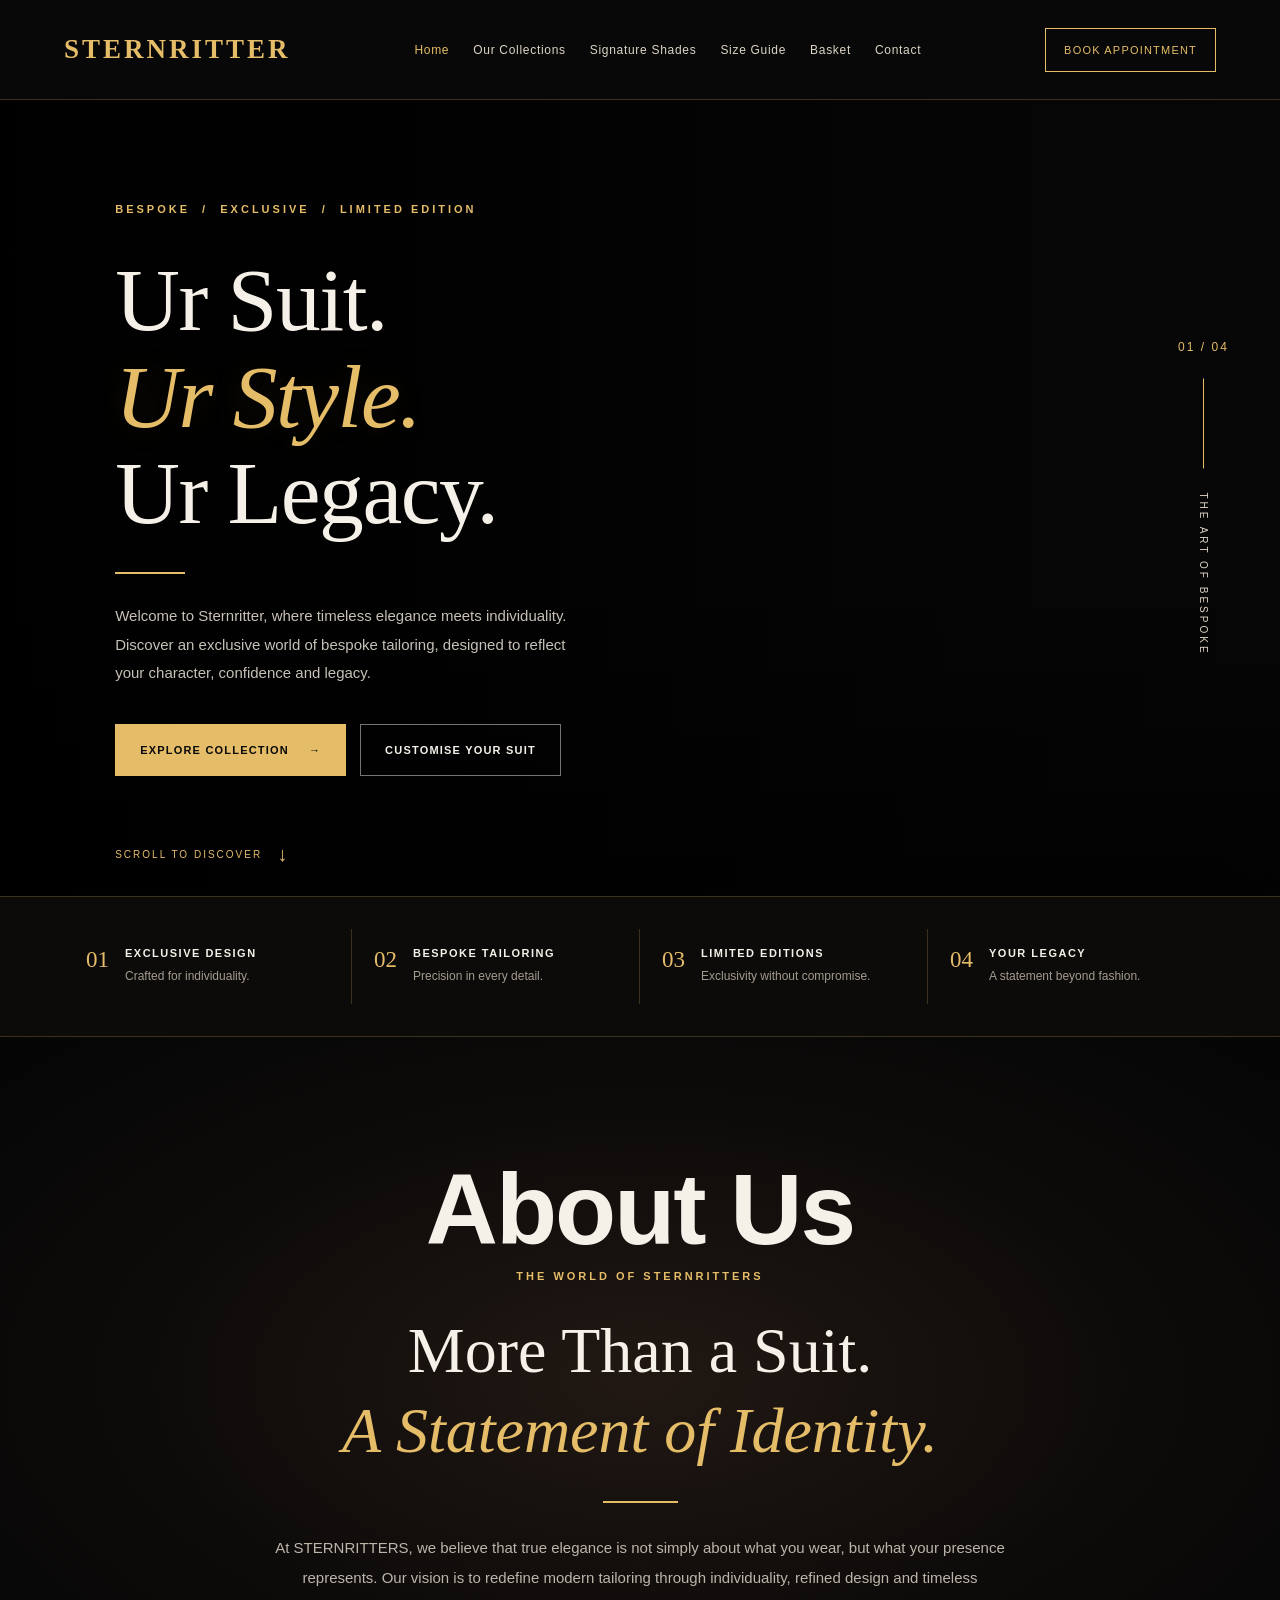
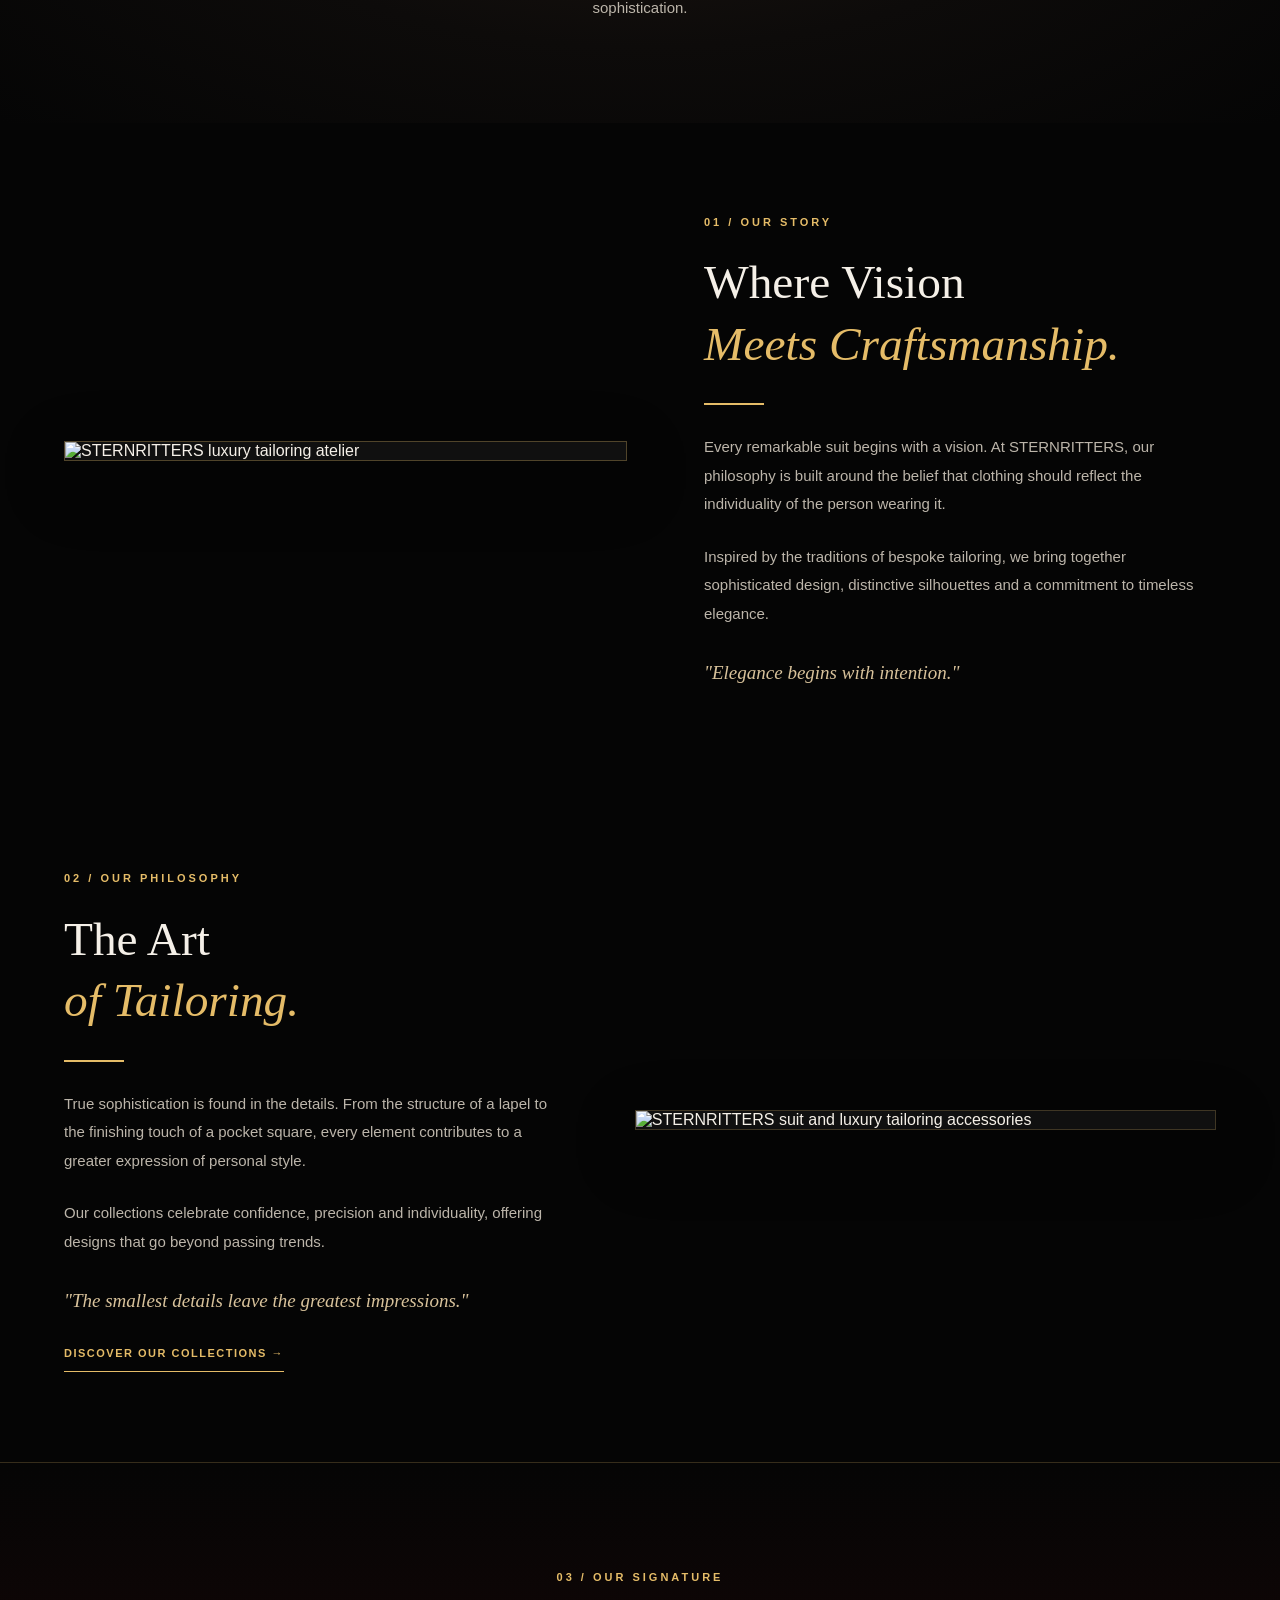
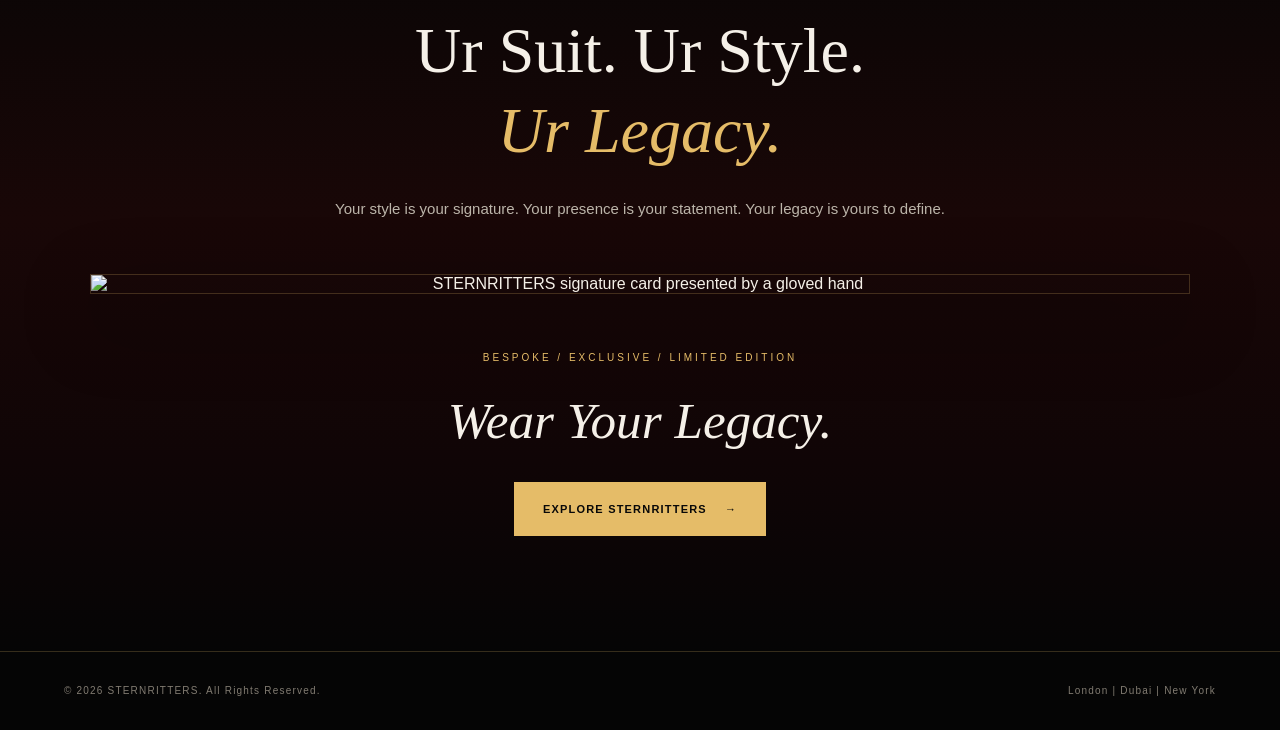
==== index.html @ afb92435 "Copy Sternritter website source for independent review" ====
<!DOCTYPE html>
<html lang="en">
<head>
  <meta charset="UTF-8">
  <meta name="viewport" content="width=device-width, initial-scale=1.0">
  <title>STERNRITTER | Home</title>
  <link rel="stylesheet" href="style1.css">
</head>

<body class="home-page">

  <!-- HEADER -->
  <header class="site-header">

    <a href="index.html" class="logo">STERNRITTER</a>

    <nav class="main-nav" aria-label="Main navigation">
      <a href="index.html" class="active">Home</a>
      <a href="Suits_Collection.html">Our Collections</a>
      <a href="Colours.html">Signature Shades</a>
      <a href="Size_Ur_Suit.html">Size Guide</a>
      <a href="Basket.html">Basket</a>
      <a href="contact.html">Contact</a>
    </nav>

    <div class="header-actions">
      <a href="Contact.html" class="appointment-btn">
        BOOK APPOINTMENT
      </a>

    
    </div>

  </header>

  <main>

    <!-- ORIGINAL HERO -->
    <section class="hero">

      <div class="hero-content">

        <p class="hero-subtext">
          BESPOKE &nbsp;/&nbsp; EXCLUSIVE &nbsp;/&nbsp; LIMITED EDITION
        </p>

        <h1>
          Ur Suit.<br>
          <span>Ur Style.</span><br>
          Ur Legacy.
        </h1>

        <div class="gold-line"></div>

        <p class="hero-description">
          Welcome to Sternritter, where timeless elegance
          meets individuality. Discover an exclusive world
          of bespoke tailoring, designed to reflect your
          character, confidence and legacy.
        </p>

        <div class="hero-buttons">

          <a href="Suits_Collection.html" class="btn-primary">
            EXPLORE COLLECTION
            <span>&#8594;</span>
          </a>

          <a href="Colours.html" class="btn-secondary">
            CUSTOMISE YOUR SUIT
          </a>

        </div>

      </div>

      <div class="hero-side">
        <span>01 / 04</span>
        <div class="vertical-line"></div>
        <p>THE ART OF BESPOKE</p>
      </div>

      <div class="hero-bottom">
        <span>SCROLL TO DISCOVER</span>
        <span>&#8595;</span>
      </div>

    </section>


    <!-- ORIGINAL FEATURES -->
    <section class="features">

      <div class="feature">
        <h3>01</h3>
        <div>
          <h2>EXCLUSIVE DESIGN</h2>
          <p>Crafted for individuality.</p>
        </div>
      </div>

      <div class="feature">
        <h3>02</h3>
        <div>
          <h2>BESPOKE TAILORING</h2>
          <p>Precision in every detail.</p>
        </div>
      </div>

      <div class="feature">
        <h3>03</h3>
        <div>
          <h2>LIMITED EDITIONS</h2>
          <p>Exclusivity without compromise.</p>
        </div>
      </div>

      <div class="feature">
        <h3>04</h3>
        <div>
          <h2>YOUR LEGACY</h2>
          <p>A statement beyond fashion.</p>
        </div>
      </div>

    </section>


    <!-- ABOUT US INTRODUCTION -->
    <section class="about-intro" id="about">

      <p class="about-eyebrow1">About Us</p>
      <p class="about-eyebrow">THE WORLD OF STERNRITTERS</p>

      <h2>
        More Than a Suit.<br>
        <span>A Statement of Identity.</span>
      </h2>

      <div class="about-gold-line"></div>

      <p>
        At STERNRITTERS, we believe that true elegance
        is not simply about what you wear, but what
        your presence represents.

        Our vision is to redefine modern tailoring
        through individuality, refined design and
        timeless sophistication.
      </p>

    </section>


    <!-- SECTION 1: WORKSHOP -->
    <section class="about-section">

      <div class="about-image about-image-wide">
        <img
          src="images/Workshop.png"
          alt="STERNRITTERS luxury tailoring atelier"
          loading="lazy">
      </div>

      <div class="about-content">

        <p class="about-eyebrow">01 / OUR STORY</p>

        <h2>
          Where Vision<br>
          <span>Meets Craftsmanship.</span>
        </h2>

        <div class="about-small-line"></div>

        <p>
          Every remarkable suit begins with a vision.
          At STERNRITTERS, our philosophy is built
          around the belief that clothing should
          reflect the individuality of the person
          wearing it.
        </p>

        <p>
          Inspired by the traditions of bespoke
          tailoring, we bring together sophisticated
          design, distinctive silhouettes and a
          commitment to timeless elegance.
        </p>

        <p class="about-quote">
          "Elegance begins with intention."
        </p>

      </div>

    </section>


    <!-- SECTION 2: ART OF TAILORING -->
    <section class="about-section about-reverse">

      <div class="about-image about-image-portrait">
        <img
          src="images/The Art of Tailoring.png"
          alt="STERNRITTERS suit and luxury tailoring accessories"
          loading="lazy">
      </div>

      <div class="about-content">

        <p class="about-eyebrow">02 / OUR PHILOSOPHY</p>

        <h2>
          The Art<br>
          <span>of Tailoring.</span>
        </h2>

        <div class="about-small-line"></div>

        <p>
          True sophistication is found in the
          details. From the structure of a lapel
          to the finishing touch of a pocket square,
          every element contributes to a greater
          expression of personal style.
        </p>

        <p>
          Our collections celebrate confidence,
          precision and individuality, offering
          designs that go beyond passing trends.
        </p>

        <p class="about-quote">
          "The smallest details leave the
          greatest impressions."
        </p>

        <a href="Suits_Collection.html" class="about-link">
          DISCOVER OUR COLLECTIONS &#8594;
        </a>

      </div>

    </section>


    <!-- SECTION 3: CARD PRESENTATION -->
    <section class="signature-section">

      <div class="signature-heading">

        <p class="about-eyebrow">03 / OUR SIGNATURE</p>

        <h2>
          Ur Suit. Ur Style.<br>
          <span>Ur Legacy.</span>
        </h2>

        <p>
          Your style is your signature.
          Your presence is your statement.
          Your legacy is yours to define.
        </p>

      </div>

      <div class="signature-image">
        <img
          src="images/Card Presentation.png"
          alt="STERNRITTERS signature card presented by a gloved hand"
          loading="lazy">
      </div>

      <div class="signature-ending">

        <p class="signature-small">
          BESPOKE / EXCLUSIVE / LIMITED EDITION
        </p>

        <h3>Wear Your Legacy.</h3>

        <a href="Suits_Collection.html" class="signature-button">
          EXPLORE STERNRITTERS
          <span>&#8594;</span>
        </a>

      </div>

    </section>

  </main>


  <!-- Footer -->
  <footer class="site-footer">
    <p>© 2026 STERNRITTERS. All Rights Reserved.</p>
    <p>London | Dubai | New York</p>
  </footer>

</body>
</html>

</body>
</html>
---- style1.css ----
/* ==========================================
   STERNRITTERS
   HOMEPAGE - RESPONSIVE LUXURY DESIGN
   STYLE1.CSS
========================================== */

:root {
  --black: #050505;
  --dark: #080808;
  --panel: #11100f;
  --gold: #e5bc68;
  --gold-light: #f4d998;
  --ivory: #f5f0e8;
  --muted: #bcb5aa;
  --border: rgba(229, 188, 104, 0.22);
}

* {
  margin: 0;
  padding: 0;
  box-sizing: border-box;
}

html {
  scroll-behavior: smooth;
}

body {
  min-height: 100vh;
  display: flex;
  flex-direction: column;
  background: var(--black);
  color: var(--ivory);
  font-family: Arial, Helvetica, sans-serif;
  overflow-x: hidden;
}

main {
  width: 100%;
  flex: 1;
  min-width: 0;
}

img {
  display: block;
  max-width: 100%;
}

a {
  color: inherit;
  text-decoration: none;
  transition: color 0.3s ease,
              background-color 0.3s ease,
              border-color 0.3s ease,
              transform 0.3s ease;
}

a:focus-visible {
  outline: 2px solid var(--gold);
  outline-offset: 4px;
}


/* ==========================================
   HEADER
========================================== */

.site-header {
  position: relative;
  z-index: 10;

  width: 100%;
  min-height: 100px;
  padding: 24px 5%;

  display: flex;
  align-items: center;
  justify-content: space-between;
  gap: 24px;

  background: var(--dark);
  border-bottom: 1px solid var(--border);
}

.logo {
  flex-shrink: 0;
  color: var(--gold);
  font-family: Georgia, "Times New Roman", serif;
  font-size: 27px;
  font-weight: bold;
  letter-spacing: 3px;
  line-height: 1.2;
  white-space: nowrap;
}

.logo:hover {
  text-shadow: 0 0 18px rgba(229, 188, 104, 0.4);
}

.main-nav {
  min-width: 0;
  display: flex;
  flex-wrap: wrap;
  align-items: center;
  justify-content: center;
  gap: 14px 24px;
}

.main-nav a {
  color: #ddd4c5;
  font-size: 12px;
  letter-spacing: 0.7px;
  white-space: nowrap;
}

.main-nav a:hover,
.main-nav a.active,
.main-nav a[aria-current="page"] {
  color: var(--gold);
}

.header-actions {
  flex-shrink: 0;
  display: flex;
  align-items: center;
  justify-content: flex-end;
}

.appointment-btn {
  display: inline-flex;
  align-items: center;
  justify-content: center;

  min-height: 44px;
  padding: 12px 18px;

  border: 1px solid var(--gold);
  background: transparent;
  color: var(--gold);

  font-size: 11px;
  letter-spacing: 1.2px;
  text-align: center;
  white-space: nowrap;
}

.appointment-btn:hover {
  background: var(--gold);
  color: var(--dark);
  box-shadow: 0 0 20px rgba(229, 188, 104, 0.2);
}


/* ==========================================
   HERO
========================================== */

.hero {
  position: relative;
  isolation: isolate;

  display: flex;
  align-items: center;

  min-height: 720px;
  min-height: 85svh;

  overflow: hidden;

  background-color: #080808;

  background-image:
    linear-gradient(
      90deg,
      rgba(0, 0, 0, 0.97) 0%,
      rgba(0, 0, 0, 0.85) 30%,
      rgba(0, 0, 0, 0.38) 70%,
      rgba(0, 0, 0, 0.18) 100%
    ),
    linear-gradient(
      0deg,
      rgba(0, 0, 0, 0.65),
      transparent 40%
    ),
    url("images/FF.png");

  background-size: cover;
  background-position: center;
  background-repeat: no-repeat;
  background-attachment: scroll;
}

.hero-content {
  position: relative;
  z-index: 2;

  width: 100%;
  max-width: 800px;

  padding: 100px 0 120px 9%;
}

.hero-subtext {
  margin-bottom: 32px;

  color: var(--gold);
  font-size: 11px;
  font-weight: bold;
  letter-spacing: 3px;
  line-height: 1.8;
}

.hero h1 {
  margin-bottom: 30px;

  color: var(--ivory);
  font-family: Georgia, "Times New Roman", serif;
  font-size: clamp(58px, 7vw, 110px);
  font-weight: normal;
  line-height: 1.08;
  letter-spacing: -1.5px;
}

.hero h1 span {
  color: var(--gold);
  font-style: italic;
  text-shadow: 0 0 35px rgba(229, 188, 104, 0.12);
}

.gold-line {
  width: 70px;
  height: 2px;
  margin-bottom: 28px;
  background: var(--gold);
}

.hero-description {
  max-width: 480px;
  margin-bottom: 36px;

  color: #c7c1b7;
  font-size: 15px;
  line-height: 1.9;
}

.hero-buttons {
  display: flex;
  flex-wrap: wrap;
  align-items: center;
  gap: 14px;
}

.btn-primary,
.btn-secondary {
  display: inline-flex;
  align-items: center;
  justify-content: center;
  gap: 20px;

  min-height: 52px;
  padding: 16px 24px;

  font-size: 11px;
  font-weight: bold;
  letter-spacing: 1.2px;
  text-align: center;
}

.btn-primary {
  background: var(--gold);
  border: 1px solid var(--gold);
  color: var(--dark);
}

.btn-primary:hover {
  background: var(--gold-light);
  transform: translateY(-2px);
}

.btn-secondary {
  color: var(--ivory);
  border: 1px solid rgba(255, 255, 255, 0.45);
}

.btn-secondary:hover {
  color: var(--gold);
  border-color: var(--gold);
  background: rgba(229, 188, 104, 0.08);
}


/* HERO SIDE DETAILS */

.hero-side {
  position: absolute;
  z-index: 2;
  top: 50%;
  right: 4%;

  transform: translateY(-50%);

  display: flex;
  flex-direction: column;
  align-items: center;
  gap: 24px;
}

.hero-side span {
  color: var(--gold);
  font-size: 12px;
  letter-spacing: 2px;
}

.vertical-line {
  width: 1px;
  height: 90px;
  background: var(--gold);
}

.hero-side p {
  color: #ddd4c5;
  font-size: 10px;
  letter-spacing: 3px;
  writing-mode: vertical-rl;
}

.hero-bottom {
  position: absolute;
  z-index: 2;
  bottom: 30px;
  left: 9%;

  display: flex;
  align-items: center;
  gap: 15px;

  color: var(--gold);
  font-size: 10px;
  letter-spacing: 2px;
}

.hero-bottom span:last-child {
  font-size: 20px;
}


/* ==========================================
   FOUR FEATURES
========================================== */

.features {
  display: grid;
  grid-template-columns: repeat(4, minmax(0, 1fr));

  padding: 32px 5%;

  background: #0c0b09;
  border-top: 1px solid var(--border);
  border-bottom: 1px solid var(--border);
}

.feature {
  display: flex;
  align-items: flex-start;
  gap: 16px;

  padding: 18px 22px;
  border-right: 1px solid var(--border);
}

.feature:last-child {
  border-right: none;
}

.feature h3 {
  color: var(--gold);
  font-family: Georgia, serif;
  font-size: 23px;
  font-weight: normal;
}

.feature h2 {
  margin-bottom: 8px;

  color: var(--ivory);
  font-size: 11px;
  letter-spacing: 1.5px;
}

.feature p {
  color: #a49b90;
  font-size: 12px;
  line-height: 1.6;
}


/* ==========================================
   ABOUT US - SHARED DETAILS
========================================== */

.home-page .about-eyebrow {
  color: var(--gold);
  font-size: 11px;
  font-weight: bold;
  letter-spacing: 3px;
  line-height: 1.8;
  text-transform: uppercase;
}

.home-page .about-eyebrow1 {
  color: var(--ivory);
  font-size: clamp(46px, 8vw, 100px);
  font-weight: bold;
  line-height: 1.15;
  letter-spacing: -2px;
}

.home-page .about-gold-line {
  width: 75px;
  height: 2px;
  margin: 30px auto;
  background: var(--gold);
}

.home-page .about-small-line {
  width: 60px;
  height: 2px;
  margin: 28px 0;
  background: var(--gold);
}


/* ==========================================
   ABOUT US INTRODUCTION
========================================== */

.home-page .about-intro {
  padding: 115px 7% 100px;
  text-align: center;

  background: radial-gradient(
    ellipse at center,
    #211813 0%,
    #0d0b0a 55%,
    #050505 100%
  );
}

.home-page .about-intro h2 {
  margin-top: 24px;

  color: var(--ivory);
  font-family: Georgia, serif;
  font-size: clamp(34px, 5vw, 66px);
  font-weight: normal;
  line-height: 1.25;
}

.home-page .about-intro h2 span {
  color: var(--gold);
  font-style: italic;
}

.home-page .about-intro > p:last-child {
  max-width: 750px;
  margin: 0 auto;

  color: var(--muted);
  font-size: 15px;
  line-height: 2;
}


/* ==========================================
   ABOUT US - IMAGE AND TEXT
========================================== */

.home-page .about-section {
  width: 90%;
  max-width: 1450px;
  margin: 0 auto;
  padding: 90px 0;

  display: grid;
  grid-template-columns:
    minmax(0, 1.1fr)
    minmax(0, 1fr);

  align-items: center;
  gap: clamp(35px, 6vw, 100px);
}

.home-page .about-section.about-reverse {
  grid-template-columns:
    minmax(0, 0.85fr)
    minmax(0, 1fr);
}

.home-page .about-reverse .about-image {
  order: 2;
}

.home-page .about-reverse .about-content {
  order: 1;
}

.home-page .about-image {
  width: 100%;
  min-width: 0;
  overflow: hidden;

  background: #101010;
  border: 1px solid var(--border);
  box-shadow: 0 20px 65px rgba(0, 0, 0, 0.4);
}

.home-page .about-image img {
  width: 100%;
  height: auto;

  transition: transform 0.7s ease,
              filter 0.7s ease;
}

.home-page .about-image:hover img {
  transform: scale(1.025);
  filter: brightness(1.07);
}

.home-page .about-image-wide {
  border-color: rgba(229, 188, 104, 0.3);
}

.home-page .about-image-portrait {
  max-width: 100%;
}

.home-page .about-content {
  min-width: 0;
}

.home-page .about-content h2 {
  margin-top: 20px;

  color: var(--ivory);
  font-family: Georgia, serif;
  font-size: clamp(30px, 3.7vw, 52px);
  font-weight: normal;
  line-height: 1.3;
}

.home-page .about-content h2 span {
  color: var(--gold);
  font-style: italic;
}

.home-page .about-content > p:not(.about-eyebrow):not(.about-quote) {
  margin-bottom: 24px;

  color: var(--muted);
  font-size: 15px;
  line-height: 1.9;
}

.home-page .about-quote {
  margin-top: 30px;

  color: #d8c29b;
  font-family: Georgia, serif;
  font-size: 19px;
  font-style: italic;
  line-height: 1.6;
}

.home-page .about-link {
  display: inline-block;

  margin-top: 18px;
  padding: 12px 0;

  color: var(--gold);
  border-bottom: 1px solid var(--gold);

  font-size: 11px;
  font-weight: bold;
  letter-spacing: 1.5px;
}

.home-page .about-link:hover {
  color: white;
  border-color: white;
}


/* ==========================================
   SIGNATURE SECTION
========================================== */

.home-page .signature-section {
  padding: 105px 5% 115px;
  text-align: center;

  background: linear-gradient(
    180deg,
    #050505 0%,
    #190707 45%,
    #100506 75%,
    #050505 100%
  );

  border-top: 1px solid var(--border);
}

.home-page .signature-heading {
  max-width: 760px;
  margin: 0 auto 50px;
}

.home-page .signature-heading h2 {
  margin: 24px 0;

  color: var(--ivory);
  font-family: Georgia, serif;
  font-size: clamp(36px, 5vw, 65px);
  font-weight: normal;
  line-height: 1.25;
}

.home-page .signature-heading h2 span {
  color: var(--gold);
  font-style: italic;
}

.home-page .signature-heading > p:last-child {
  color: var(--muted);
  font-size: 15px;
  line-height: 1.9;
}

.home-page .signature-image {
  width: 100%;
  max-width: 1100px;
  margin: 0 auto;
  overflow: hidden;

  border: 1px solid var(--border);
  box-shadow: 0 25px 75px rgba(0, 0, 0, 0.45);
}

.home-page .signature-image img {
  display: block;
  width: 100%;
  height: auto;
}

.home-page .signature-ending {
  margin-top: 55px;
}

.home-page .signature-small {
  color: var(--gold);
  font-size: 10px;
  letter-spacing: 3px;
  line-height: 1.8;
}

.home-page .signature-ending h3 {
  margin: 24px 0 32px;

  color: var(--ivory);
  font-family: Georgia, serif;
  font-size: clamp(32px, 4vw, 52px);
  font-weight: normal;
  font-style: italic;
}

.home-page .signature-button {
  display: inline-flex;
  align-items: center;
  justify-content: center;
  gap: 18px;

  min-height: 54px;
  padding: 17px 28px;

  background: var(--gold);
  border: 1px solid var(--gold);
  color: var(--dark);

  font-size: 11px;
  font-weight: bold;
  letter-spacing: 1.2px;
}

.home-page .signature-button:hover {
  background: var(--gold-light);
  transform: translateY(-2px);
}


/* ==========================================
   FOOTER
========================================== */

.site-footer {
  margin-top: auto;
  padding: 30px 5%;

  display: flex;
  align-items: center;
  justify-content: space-between;
  gap: 20px;

  background: var(--black);
  border-top: 1px solid var(--border);
}

.site-footer p {
  color: #827c72;
  font-size: 10px;
  letter-spacing: 1.2px;
  line-height: 1.8;
}

.footer-center {
  color: var(--gold) !important;
}

.footer-links {
  display: flex;
  flex-wrap: wrap;
  gap: 12px 20px;
}

.footer-links a {
  color: #a9a094;
  font-size: 10px;
  letter-spacing: 1px;
}

.footer-links a:hover {
  color: var(--gold);
}


/* ==========================================
   TABLETS AND SMALL LAPTOPS
========================================== */

@media (max-width: 1250px) {

  .site-header {
    flex-wrap: wrap;
    justify-content: space-between;
    gap: 18px;
  }

  .main-nav {
    order: 3;
    width: 100%;
    justify-content: center;
  }

  .features {
    grid-template-columns: repeat(2, minmax(0, 1fr));
  }

  .feature:nth-child(2) {
    border-right: none;
  }

  .feature:nth-child(-n+2) {
    border-bottom: 1px solid var(--border);
  }

}

@media (max-width: 900px) {

  .hero {
    min-height: 680px;
    background-position: 58% center;
  }

  .hero-content {
    max-width: 680px;
    padding-left: 7%;
  }

  .hero-side {
    display: none;
  }

  .hero-bottom {
    left: 7%;
  }

  .home-page .about-section,
  .home-page .about-section.about-reverse {
    grid-template-columns: 1fr;
    width: 88%;
    max-width: 680px;
    gap: 35px;
    padding: 65px 0;
  }

  .home-page .about-reverse .about-image,
  .home-page .about-reverse .about-content {
    order: initial;
  }

  .home-page .about-intro {
    padding: 85px 6%;
  }

  .site-footer {
    flex-wrap: wrap;
    justify-content: center;
    text-align: center;
  }

}


/* ==========================================
   MOBILE PHONES
========================================== */

@media (max-width: 700px) {

  /* HEADER */

  .site-header {
    padding: 20px 5% 18px;
    flex-direction: column;
    align-items: center;
    justify-content: center;
    gap: 17px;
    text-align: center;
  }

  .logo {
    font-size: clamp(20px, 5.5vw, 25px);
    letter-spacing: 2.5px;
    white-space: normal;
  }

  .main-nav {
    order: 0;
    width: 100%;

    display: flex;
    justify-content: center;
    flex-wrap: wrap;

    gap: 8px 14px;
  }

  .main-nav a {
    padding: 5px 2px;
    font-size: 11px;
    line-height: 1.5;
    letter-spacing: 0.2px;
  }

  .header-actions {
    width: 100%;
    justify-content: center;
  }

  .appointment-btn {
    min-height: 42px;
    padding: 11px 20px;
    font-size: 10px;
  }


  /* HERO */

  .hero {
    min-height: 0;
    min-height: 660px;

    align-items: center;

    background-image:
      linear-gradient(
        90deg,
        rgba(0, 0, 0, 0.92),
        rgba(0, 0, 0, 0.62)
      ),
      linear-gradient(
        0deg,
        rgba(0, 0, 0, 0.8),
        transparent 55%
      ),
      url("images/FF.png");

    background-position: 60% center;
    background-size: cover;
    background-attachment: scroll;
  }

  .hero-content {
    max-width: 100%;
    padding: 75px 7% 105px;
  }

  .hero-subtext {
    margin-bottom: 25px;
    font-size: 9px;
    letter-spacing: 1.5px;
    line-height: 1.9;
  }

  .hero h1 {
    font-size: clamp(42px, 10vw, 64px);
    line-height: 1.12;
    letter-spacing: -1px;
    margin-bottom: 25px;
  }

  .gold-line {
    width: 55px;
    margin-bottom: 24px;
  }

  .hero-description {
    max-width: 440px;
    font-size: 13px;
    line-height: 1.85;
    margin-bottom: 28px;
  }

  .hero-buttons {
    flex-direction: column;
    align-items: stretch;
    gap: 12px;
    max-width: 340px;
  }

  .btn-primary,
  .btn-secondary {
    width: 100%;
    min-height: 50px;
    padding: 14px 16px;
    font-size: 10px;
    letter-spacing: 0.9px;
  }

  .hero-bottom {
    bottom: 23px;
    left: 7%;
    font-size: 9px;
  }


  /* FEATURES */

  .features {
    grid-template-columns: repeat(2, minmax(0, 1fr));
    padding: 15px 5%;
  }

  .feature {
    gap: 10px;
    padding: 20px 12px;
    border-bottom: 1px solid var(--border);
  }

  .feature:nth-child(2n) {
    border-right: none;
  }

  .feature:nth-last-child(-n+2) {
    border-bottom: none;
  }

  .feature h3 {
    font-size: 20px;
  }

  .feature h2 {
    font-size: 10px;
    letter-spacing: 0.7px;
  }

  .feature p {
    font-size: 11px;
  }


  /* ABOUT INTRO */

  .home-page .about-intro {
    padding: 70px 6% 65px;
  }

  .home-page .about-eyebrow1 {
    font-size: clamp(43px, 12vw, 70px);
    line-height: 1.1;
    letter-spacing: -1px;
    margin-bottom: 18px;
  }

  .home-page .about-eyebrow {
    font-size: 10px;
    letter-spacing: 1.8px;
  }

  .home-page .about-intro h2 {
    font-size: clamp(30px, 8vw, 44px);
    line-height: 1.25;
    margin-top: 18px;
  }

  .home-page .about-intro > p:last-child {
    font-size: 13px;
    line-height: 1.85;
  }


  /* ABOUT SECTIONS */

  .home-page .about-section,
  .home-page .about-section.about-reverse {
    width: 90%;
    max-width: 550px;
    grid-template-columns: 1fr;
    gap: 30px;
    padding: 55px 0;
  }

  .home-page .about-image img {
    width: 100%;
    height: auto;
  }

  .home-page .about-content h2 {
    font-size: clamp(29px, 8vw, 42px);
    line-height: 1.3;
  }

  .home-page .about-content > p:not(.about-eyebrow):not(.about-quote) {
    font-size: 13px;
    line-height: 1.85;
    margin-bottom: 20px;
  }

  .home-page .about-small-line {
    margin: 22px 0;
  }

  .home-page .about-quote {
    font-size: 17px;
    margin-top: 22px;
  }


  /* SIGNATURE */

  .home-page .signature-section {
    padding: 70px 5% 80px;
  }

  .home-page .signature-heading {
    margin-bottom: 35px;
  }

  .home-page .signature-heading h2 {
    font-size: clamp(32px, 8vw, 46px);
  }

  .home-page .signature-heading > p:last-child {
    font-size: 13px;
    line-height: 1.8;
  }

  .home-page .signature-image img {
    width: 100%;
    height: auto;
  }

  .home-page .signature-ending {
    margin-top: 42px;
  }

  .home-page .signature-small {
    font-size: 9px;
    letter-spacing: 1.6px;
  }

  .home-page .signature-ending h3 {
    font-size: clamp(30px, 8vw, 42px);
  }

  .home-page .signature-button {
    max-width: 100%;
    min-height: 50px;
    padding: 15px 20px;
    font-size: 10px;
  }


  /* FOOTER */

  .site-footer {
    flex-direction: column;
    gap: 15px;
    padding: 30px 6%;
    text-align: center;
  }

  .footer-links {
    justify-content: center;
  }

}


/* ==========================================
   VERY SMALL PHONES
========================================== */

@media (max-width: 400px) {

  .site-header {
    gap: 14px;
  }

  .main-nav {
    gap: 7px 11px;
  }

  .main-nav a {
    font-size: 10px;
  }

  .hero {
    min-height: 650px;
  }

  .hero-content {
    padding: 65px 6% 95px;
  }

  .hero h1 {
    font-size: clamp(38px, 10vw, 45px);
  }

  .hero-subtext {
    font-size: 8px;
    letter-spacing: 1px;
  }

  .hero-description {
    font-size: 12px;
  }

  .features {
    grid-template-columns: 1fr;
  }

  .feature,
  .feature:nth-child(2n),
  .feature:nth-last-child(-n+2) {
    border-right: none;
    border-bottom: 1px solid var(--border);
  }

  .feature:last-child {
    border-bottom: none;
  }

  .home-page .about-intro h2,
  .home-page .about-content h2 {
    font-size: 29px;
  }

  .home-page .signature-heading h2 {
    font-size: 31px;
  }

  .home-page .signature-button {
    width: 100%;
  }

}


/* ==========================================
   REDUCED MOTION
========================================== */

@media (prefers-reduced-motion: reduce) {

  html {
    scroll-behavior: auto;
  }

  *,
  *::before,
  *::after {
    transition: none !important;
    animation: none !important;
  }

}
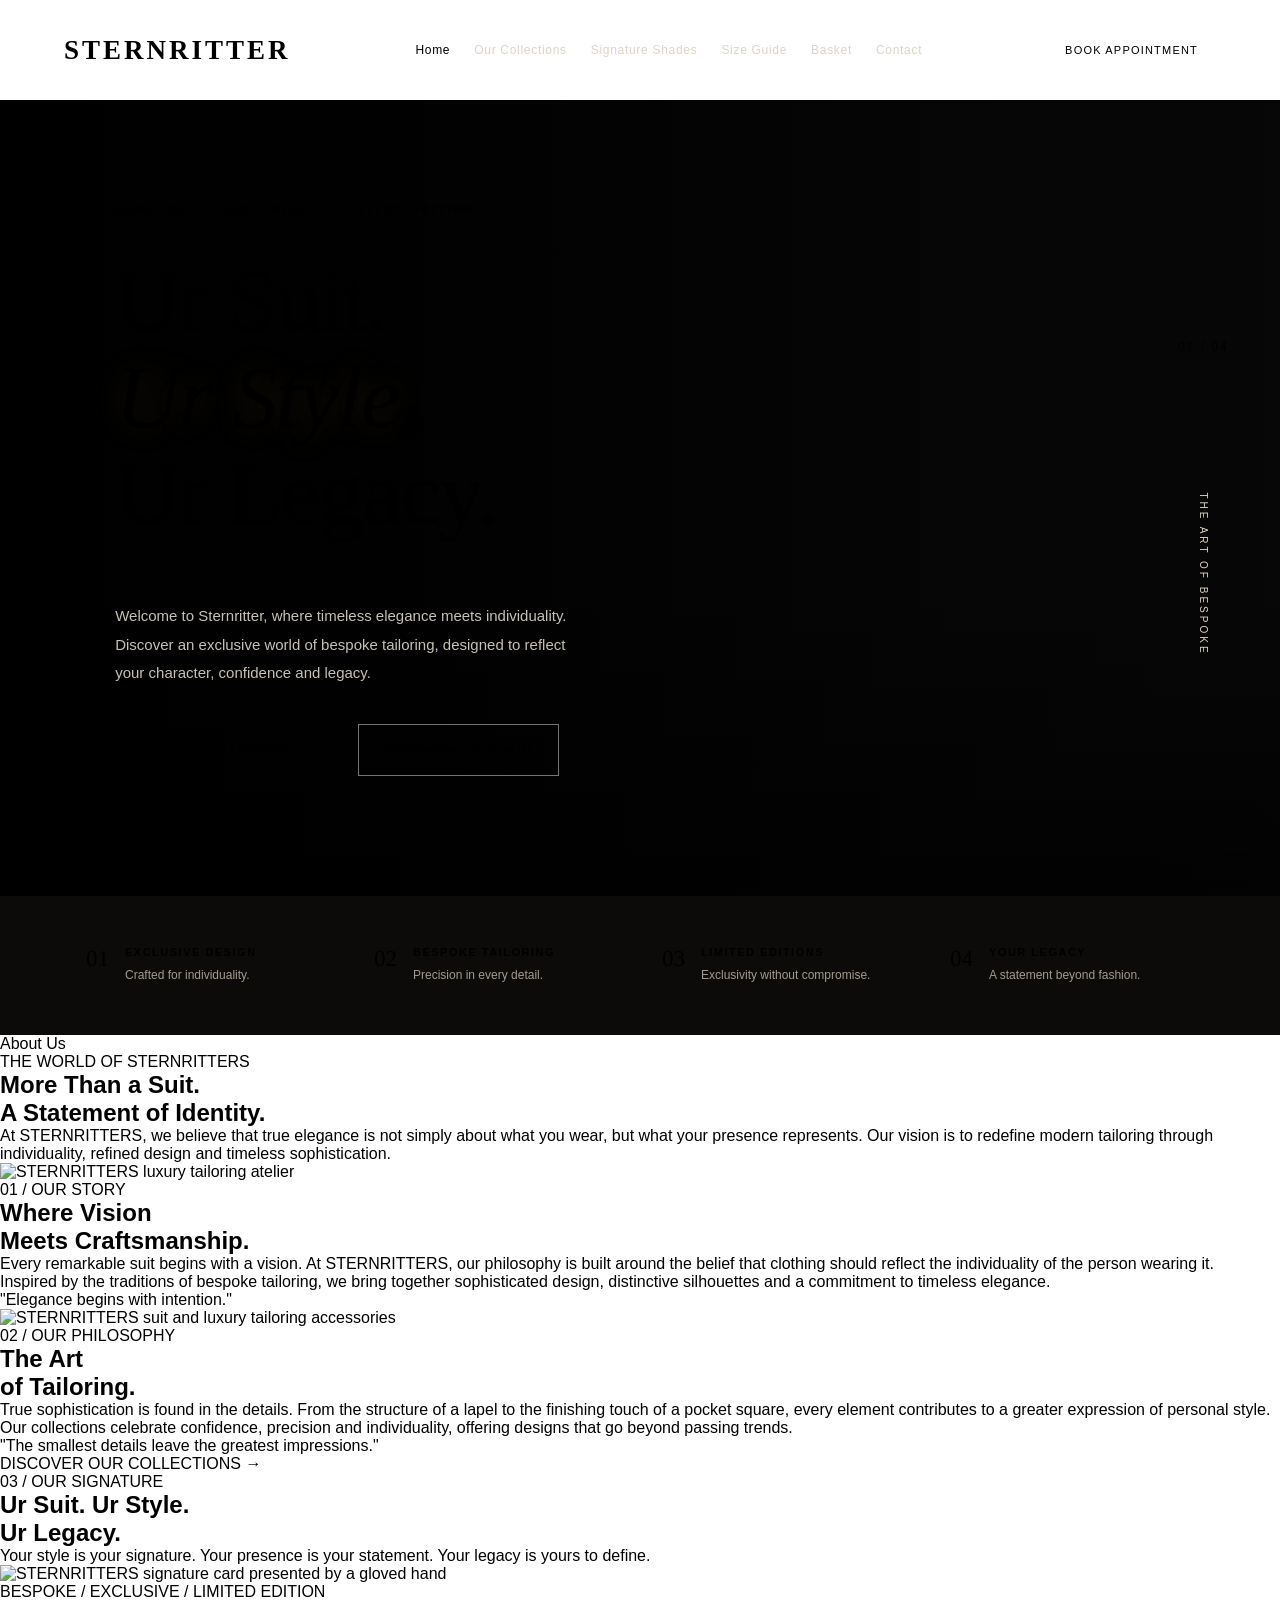
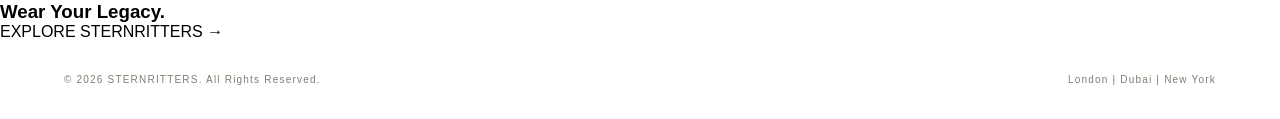
==== commit 74dc90f4: "Use shared master stylesheet and restore image sources" ====
--- a/index.html
+++ b/index.html
@@ -25,7 +25,7 @@
     </nav>
 
     <div class="header-actions">
-      <a href="Contact.html" class="appointment-btn">
+      <a href="contact.html" class="appointment-btn">
         BOOK APPOINTMENT
       </a>
 
@@ -158,7 +158,7 @@
 
       <div class="about-image about-image-wide">
         <img
-          src="images/Workshop.png"
+          src="https://raw.githubusercontent.com/temp940/Sternritter/main/images/Workshop.png"
           alt="STERNRITTERS luxury tailoring atelier"
           loading="lazy">
       </div>
@@ -203,7 +203,7 @@
 
       <div class="about-image about-image-portrait">
         <img
-          src="images/The Art of Tailoring.png"
+          src="https://raw.githubusercontent.com/temp940/Sternritter/main/images/The%20Art%20of%20Tailoring.png"
           alt="STERNRITTERS suit and luxury tailoring accessories"
           loading="lazy">
       </div>
@@ -269,7 +269,7 @@
 
       <div class="signature-image">
         <img
-          src="images/Card Presentation.png"
+          src="https://raw.githubusercontent.com/temp940/Sternritter/main/images/Card%20Presentation.png"
           alt="STERNRITTERS signature card presented by a gloved hand"
           loading="lazy">
       </div>
@@ -300,8 +300,5 @@
     <p>London | Dubai | New York</p>
   </footer>
 
-</body>
-</html>
-
-</body>
-</html>
+</body>
+</html>
--- a/style1.css
+++ b/style1.css
@@ -1,5 +1,13 @@
-
-/* ==========================================
+/* STERNRITTER | SINGLE MASTER STYLESHEET
+   All six pages, separated by page-specific body classes.
+   HTML + CSS only. */
+
+
+/* =====================================================
+   index.html | imported from style1.css
+===================================================== */
+
+body.home-page /* ==========================================
    STERNRITTERS
    HOMEPAGE - RESPONSIVE LUXURY DESIGN
    STYLE1.CSS
@@ -26,7 +34,7 @@
   scroll-behavior: smooth;
 }
 
-body {
+body.home-page {
   min-height: 100vh;
   display: flex;
   flex-direction: column;
@@ -36,18 +44,18 @@
   overflow-x: hidden;
 }
 
-main {
+body.home-page main {
   width: 100%;
   flex: 1;
   min-width: 0;
 }
 
-img {
+body.home-page img {
   display: block;
   max-width: 100%;
 }
 
-a {
+body.home-page a {
   color: inherit;
   text-decoration: none;
   transition: color 0.3s ease,
@@ -56,13 +64,13 @@
               transform 0.3s ease;
 }
 
-a:focus-visible {
+body.home-page a:focus-visible {
   outline: 2px solid var(--gold);
   outline-offset: 4px;
 }
 
 
-/* ==========================================
+body.home-page /* ==========================================
    HEADER
 ========================================== */
 
@@ -83,7 +91,7 @@
   border-bottom: 1px solid var(--border);
 }
 
-.logo {
+body.home-page .logo {
   flex-shrink: 0;
   color: var(--gold);
   font-family: Georgia, "Times New Roman", serif;
@@ -94,11 +102,11 @@
   white-space: nowrap;
 }
 
-.logo:hover {
+body.home-page .logo:hover {
   text-shadow: 0 0 18px rgba(229, 188, 104, 0.4);
 }
 
-.main-nav {
+body.home-page .main-nav {
   min-width: 0;
   display: flex;
   flex-wrap: wrap;
@@ -107,27 +115,25 @@
   gap: 14px 24px;
 }
 
-.main-nav a {
+body.home-page .main-nav a {
   color: #ddd4c5;
   font-size: 12px;
   letter-spacing: 0.7px;
   white-space: nowrap;
 }
 
-.main-nav a:hover,
-.main-nav a.active,
-.main-nav a[aria-current="page"] {
+body.home-page .main-nav a:hover, body.home-page .main-nav a.active, body.home-page .main-nav a[aria-current="page"] {
   color: var(--gold);
 }
 
-.header-actions {
+body.home-page .header-actions {
   flex-shrink: 0;
   display: flex;
   align-items: center;
   justify-content: flex-end;
 }
 
-.appointment-btn {
+body.home-page .appointment-btn {
   display: inline-flex;
   align-items: center;
   justify-content: center;
@@ -145,14 +151,14 @@
   white-space: nowrap;
 }
 
-.appointment-btn:hover {
+body.home-page .appointment-btn:hover {
   background: var(--gold);
   color: var(--dark);
   box-shadow: 0 0 20px rgba(229, 188, 104, 0.2);
 }
 
 
-/* ==========================================
+body.home-page /* ==========================================
    HERO
 ========================================== */
 
@@ -183,7 +189,7 @@
       rgba(0, 0, 0, 0.65),
       transparent 40%
     ),
-    url("images/FF.png");
+    url("https://raw.githubusercontent.com/temp940/Sternritter/main/images/FF.png");
 
   background-size: cover;
   background-position: center;
@@ -191,7 +197,7 @@
   background-attachment: scroll;
 }
 
-.hero-content {
+body.home-page .hero-content {
   position: relative;
   z-index: 2;
 
@@ -201,7 +207,7 @@
   padding: 100px 0 120px 9%;
 }
 
-.hero-subtext {
+body.home-page .hero-subtext {
   margin-bottom: 32px;
 
   color: var(--gold);
@@ -211,7 +217,7 @@
   line-height: 1.8;
 }
 
-.hero h1 {
+body.home-page .hero h1 {
   margin-bottom: 30px;
 
   color: var(--ivory);
@@ -222,20 +228,20 @@
   letter-spacing: -1.5px;
 }
 
-.hero h1 span {
+body.home-page .hero h1 span {
   color: var(--gold);
   font-style: italic;
   text-shadow: 0 0 35px rgba(229, 188, 104, 0.12);
 }
 
-.gold-line {
+body.home-page .gold-line {
   width: 70px;
   height: 2px;
   margin-bottom: 28px;
   background: var(--gold);
 }
 
-.hero-description {
+body.home-page .hero-description {
   max-width: 480px;
   margin-bottom: 36px;
 
@@ -244,15 +250,14 @@
   line-height: 1.9;
 }
 
-.hero-buttons {
+body.home-page .hero-buttons {
   display: flex;
   flex-wrap: wrap;
   align-items: center;
   gap: 14px;
 }
 
-.btn-primary,
-.btn-secondary {
+body.home-page .btn-primary, body.home-page .btn-secondary {
   display: inline-flex;
   align-items: center;
   justify-content: center;
@@ -267,30 +272,30 @@
   text-align: center;
 }
 
-.btn-primary {
+body.home-page .btn-primary {
   background: var(--gold);
   border: 1px solid var(--gold);
   color: var(--dark);
 }
 
-.btn-primary:hover {
+body.home-page .btn-primary:hover {
   background: var(--gold-light);
   transform: translateY(-2px);
 }
 
-.btn-secondary {
+body.home-page .btn-secondary {
   color: var(--ivory);
   border: 1px solid rgba(255, 255, 255, 0.45);
 }
 
-.btn-secondary:hover {
+body.home-page .btn-secondary:hover {
   color: var(--gold);
   border-color: var(--gold);
   background: rgba(229, 188, 104, 0.08);
 }
 
 
-/* HERO SIDE DETAILS */
+body.home-page /* HERO SIDE DETAILS */
 
 .hero-side {
   position: absolute;
@@ -306,26 +311,26 @@
   gap: 24px;
 }
 
-.hero-side span {
+body.home-page .hero-side span {
   color: var(--gold);
   font-size: 12px;
   letter-spacing: 2px;
 }
 
-.vertical-line {
+body.home-page .vertical-line {
   width: 1px;
   height: 90px;
   background: var(--gold);
 }
 
-.hero-side p {
+body.home-page .hero-side p {
   color: #ddd4c5;
   font-size: 10px;
   letter-spacing: 3px;
   writing-mode: vertical-rl;
 }
 
-.hero-bottom {
+body.home-page .hero-bottom {
   position: absolute;
   z-index: 2;
   bottom: 30px;
@@ -340,12 +345,12 @@
   letter-spacing: 2px;
 }
 
-.hero-bottom span:last-child {
+body.home-page .hero-bottom span:last-child {
   font-size: 20px;
 }
 
 
-/* ==========================================
+body.home-page /* ==========================================
    FOUR FEATURES
 ========================================== */
 
@@ -360,7 +365,7 @@
   border-bottom: 1px solid var(--border);
 }
 
-.feature {
+body.home-page .feature {
   display: flex;
   align-items: flex-start;
   gap: 16px;
@@ -369,18 +374,18 @@
   border-right: 1px solid var(--border);
 }
 
-.feature:last-child {
+body.home-page .feature:last-child {
   border-right: none;
 }
 
-.feature h3 {
+body.home-page .feature h3 {
   color: var(--gold);
   font-family: Georgia, serif;
   font-size: 23px;
   font-weight: normal;
 }
 
-.feature h2 {
+body.home-page .feature h2 {
   margin-bottom: 8px;
 
   color: var(--ivory);
@@ -388,14 +393,14 @@
   letter-spacing: 1.5px;
 }
 
-.feature p {
+body.home-page .feature p {
   color: #a49b90;
   font-size: 12px;
   line-height: 1.6;
 }
 
 
-/* ==========================================
+body.home-page /* ==========================================
    ABOUT US - SHARED DETAILS
 ========================================== */
 
@@ -408,7 +413,7 @@
   text-transform: uppercase;
 }
 
-.home-page .about-eyebrow1 {
+body.home-page .home-page .about-eyebrow1 {
   color: var(--ivory);
   font-size: clamp(46px, 8vw, 100px);
   font-weight: bold;
@@ -416,14 +421,14 @@
   letter-spacing: -2px;
 }
 
-.home-page .about-gold-line {
+body.home-page .home-page .about-gold-line {
   width: 75px;
   height: 2px;
   margin: 30px auto;
   background: var(--gold);
 }
 
-.home-page .about-small-line {
+body.home-page .home-page .about-small-line {
   width: 60px;
   height: 2px;
   margin: 28px 0;
@@ -431,7 +436,7 @@
 }
 
 
-/* ==========================================
+body.home-page /* ==========================================
    ABOUT US INTRODUCTION
 ========================================== */
 
@@ -447,7 +452,7 @@
   );
 }
 
-.home-page .about-intro h2 {
+body.home-page .home-page .about-intro h2 {
   margin-top: 24px;
 
   color: var(--ivory);
@@ -457,12 +462,12 @@
   line-height: 1.25;
 }
 
-.home-page .about-intro h2 span {
+body.home-page .home-page .about-intro h2 span {
   color: var(--gold);
   font-style: italic;
 }
 
-.home-page .about-intro > p:last-child {
+body.home-page .home-page .about-intro > p:last-child {
   max-width: 750px;
   margin: 0 auto;
 
@@ -472,7 +477,7 @@
 }
 
 
-/* ==========================================
+body.home-page /* ==========================================
    ABOUT US - IMAGE AND TEXT
 ========================================== */
 
@@ -491,21 +496,21 @@
   gap: clamp(35px, 6vw, 100px);
 }
 
-.home-page .about-section.about-reverse {
+body.home-page .home-page .about-section.about-reverse {
   grid-template-columns:
     minmax(0, 0.85fr)
     minmax(0, 1fr);
 }
 
-.home-page .about-reverse .about-image {
+body.home-page .home-page .about-reverse .about-image {
   order: 2;
 }
 
-.home-page .about-reverse .about-content {
+body.home-page .home-page .about-reverse .about-content {
   order: 1;
 }
 
-.home-page .about-image {
+body.home-page .home-page .about-image {
   width: 100%;
   min-width: 0;
   overflow: hidden;
@@ -515,7 +520,7 @@
   box-shadow: 0 20px 65px rgba(0, 0, 0, 0.4);
 }
 
-.home-page .about-image img {
+body.home-page .home-page .about-image img {
   width: 100%;
   height: auto;
 
@@ -523,24 +528,24 @@
               filter 0.7s ease;
 }
 
-.home-page .about-image:hover img {
+body.home-page .home-page .about-image:hover img {
   transform: scale(1.025);
   filter: brightness(1.07);
 }
 
-.home-page .about-image-wide {
+body.home-page .home-page .about-image-wide {
   border-color: rgba(229, 188, 104, 0.3);
 }
 
-.home-page .about-image-portrait {
+body.home-page .home-page .about-image-portrait {
   max-width: 100%;
 }
 
-.home-page .about-content {
+body.home-page .home-page .about-content {
   min-width: 0;
 }
 
-.home-page .about-content h2 {
+body.home-page .home-page .about-content h2 {
   margin-top: 20px;
 
   color: var(--ivory);
@@ -550,12 +555,12 @@
   line-height: 1.3;
 }
 
-.home-page .about-content h2 span {
+body.home-page .home-page .about-content h2 span {
   color: var(--gold);
   font-style: italic;
 }
 
-.home-page .about-content > p:not(.about-eyebrow):not(.about-quote) {
+body.home-page .home-page .about-content > p:not(.about-eyebrow):not(.about-quote) {
   margin-bottom: 24px;
 
   color: var(--muted);
@@ -563,7 +568,7 @@
   line-height: 1.9;
 }
 
-.home-page .about-quote {
+body.home-page .home-page .about-quote {
   margin-top: 30px;
 
   color: #d8c29b;
@@ -573,7 +578,7 @@
   line-height: 1.6;
 }
 
-.home-page .about-link {
+body.home-page .home-page .about-link {
   display: inline-block;
 
   margin-top: 18px;
@@ -587,13 +592,13 @@
   letter-spacing: 1.5px;
 }
 
-.home-page .about-link:hover {
+body.home-page .home-page .about-link:hover {
   color: white;
   border-color: white;
 }
 
 
-/* ==========================================
+body.home-page /* ==========================================
    SIGNATURE SECTION
 ========================================== */
 
@@ -612,12 +617,12 @@
   border-top: 1px solid var(--border);
 }
 
-.home-page .signature-heading {
+body.home-page .home-page .signature-heading {
   max-width: 760px;
   margin: 0 auto 50px;
 }
 
-.home-page .signature-heading h2 {
+body.home-page .home-page .signature-heading h2 {
   margin: 24px 0;
 
   color: var(--ivory);
@@ -627,18 +632,18 @@
   line-height: 1.25;
 }
 
-.home-page .signature-heading h2 span {
+body.home-page .home-page .signature-heading h2 span {
   color: var(--gold);
   font-style: italic;
 }
 
-.home-page .signature-heading > p:last-child {
+body.home-page .home-page .signature-heading > p:last-child {
   color: var(--muted);
   font-size: 15px;
   line-height: 1.9;
 }
 
-.home-page .signature-image {
+body.home-page .home-page .signature-image {
   width: 100%;
   max-width: 1100px;
   margin: 0 auto;
@@ -648,24 +653,24 @@
   box-shadow: 0 25px 75px rgba(0, 0, 0, 0.45);
 }
 
-.home-page .signature-image img {
+body.home-page .home-page .signature-image img {
   display: block;
   width: 100%;
   height: auto;
 }
 
-.home-page .signature-ending {
+body.home-page .home-page .signature-ending {
   margin-top: 55px;
 }
 
-.home-page .signature-small {
+body.home-page .home-page .signature-small {
   color: var(--gold);
   font-size: 10px;
   letter-spacing: 3px;
   line-height: 1.8;
 }
 
-.home-page .signature-ending h3 {
+body.home-page .home-page .signature-ending h3 {
   margin: 24px 0 32px;
 
   color: var(--ivory);
@@ -675,7 +680,7 @@
   font-style: italic;
 }
 
-.home-page .signature-button {
+body.home-page .home-page .signature-button {
   display: inline-flex;
   align-items: center;
   justify-content: center;
@@ -693,13 +698,13 @@
   letter-spacing: 1.2px;
 }
 
-.home-page .signature-button:hover {
+body.home-page .home-page .signature-button:hover {
   background: var(--gold-light);
   transform: translateY(-2px);
 }
 
 
-/* ==========================================
+body.home-page /* ==========================================
    FOOTER
 ========================================== */
 
@@ -716,35 +721,35 @@
   border-top: 1px solid var(--border);
 }
 
-.site-footer p {
+body.home-page .site-footer p {
   color: #827c72;
   font-size: 10px;
   letter-spacing: 1.2px;
   line-height: 1.8;
 }
 
-.footer-center {
+body.home-page .footer-center {
   color: var(--gold) !important;
 }
 
-.footer-links {
+body.home-page .footer-links {
   display: flex;
   flex-wrap: wrap;
   gap: 12px 20px;
 }
 
-.footer-links a {
+body.home-page .footer-links a {
   color: #a9a094;
   font-size: 10px;
   letter-spacing: 1px;
 }
 
-.footer-links a:hover {
+body.home-page .footer-links a:hover {
   color: var(--gold);
 }
 
 
-/* ==========================================
+body.home-page /* ==========================================
    TABLETS AND SMALL LAPTOPS
 ========================================== */
 
@@ -778,26 +783,25 @@
 
 @media (max-width: 900px) {
 
-  .hero {
+  body.home-page .hero {
     min-height: 680px;
     background-position: 58% center;
   }
 
-  .hero-content {
+  body.home-page .hero-content {
     max-width: 680px;
     padding-left: 7%;
   }
 
-  .hero-side {
+  body.home-page .hero-side {
     display: none;
   }
 
-  .hero-bottom {
+  body.home-page .hero-bottom {
     left: 7%;
   }
 
-  .home-page .about-section,
-  .home-page .about-section.about-reverse {
+  body.home-page .home-page .about-section, body.home-page .home-page .about-section.about-reverse {
     grid-template-columns: 1fr;
     width: 88%;
     max-width: 680px;
@@ -805,16 +809,15 @@
     padding: 65px 0;
   }
 
-  .home-page .about-reverse .about-image,
-  .home-page .about-reverse .about-content {
+  body.home-page .home-page .about-reverse .about-image, body.home-page .home-page .about-reverse .about-content {
     order: initial;
   }
 
-  .home-page .about-intro {
+  body.home-page .home-page .about-intro {
     padding: 85px 6%;
   }
 
-  .site-footer {
+  body.home-page .site-footer {
     flex-wrap: wrap;
     justify-content: center;
     text-align: center;
@@ -823,7 +826,7 @@
 }
 
 
-/* ==========================================
+body.home-page /* ==========================================
    MOBILE PHONES
 ========================================== */
 
@@ -895,7 +898,7 @@
         rgba(0, 0, 0, 0.8),
         transparent 55%
       ),
-      url("images/FF.png");
+      url("https://raw.githubusercontent.com/temp940/Sternritter/main/images/FF.png");
 
     background-position: 60% center;
     background-size: cover;
@@ -1119,7 +1122,7 @@
 }
 
 
-/* ==========================================
+body.home-page /* ==========================================
    VERY SMALL PHONES
 ========================================== */
 
@@ -1189,7 +1192,7 @@
 }
 
 
-/* ==========================================
+body.home-page /* ==========================================
    REDUCED MOTION
 ========================================== */
 
@@ -1207,3 +1210,5667 @@
   }
 
 }
+
+
+/* =====================================================
+   Suits_Collection.html | imported from style2.css
+===================================================== */
+
+body.collections-page /* ==========================================
+   STERNRITTERS
+   OUR COLLECTIONS - STYLE2.CSS
+   RESPONSIVE LUXURY DESIGN
+========================================== */
+
+:root {
+  --black: #050505;
+  --dark: #080808;
+  --panel: #101010;
+  --gold: #e5bc68;
+  --gold-light: #f4d998;
+  --ivory: #f5f0e8;
+  --muted: #bcb5aa;
+  --border: rgba(229, 188, 104, 0.22);
+}
+
+body.collections-page /* GLOBAL */
+
+* {
+  margin: 0;
+  padding: 0;
+  box-sizing: border-box;
+}
+
+html {
+  scroll-behavior: smooth;
+}
+
+body.collections-page {
+  min-height: 100vh;
+  display: flex;
+  flex-direction: column;
+  background: var(--black);
+  color: var(--ivory);
+  font-family: Arial, Helvetica, sans-serif;
+  overflow-x: hidden;
+}
+
+body.collections-page main {
+  width: 100%;
+  min-width: 0;
+  flex: 1;
+}
+
+body.collections-page img {
+  display: block;
+  max-width: 100%;
+}
+
+body.collections-page a {
+  color: inherit;
+  text-decoration: none;
+  transition: color 0.3s ease,
+              background-color 0.3s ease,
+              border-color 0.3s ease,
+              transform 0.3s ease;
+}
+
+body.collections-page a:focus-visible {
+  outline: 2px solid var(--gold);
+  outline-offset: 4px;
+}
+
+body.collections-page /* ==========================================
+   HEADER - SAME AS HOMEPAGE
+========================================== */
+
+.site-header {
+  position: relative;
+  z-index: 10;
+
+  width: 100%;
+  min-height: 100px;
+  padding: 24px 5%;
+
+  display: flex;
+  align-items: center;
+  justify-content: space-between;
+  gap: 24px;
+
+  background: var(--dark);
+  border-bottom: 1px solid var(--border);
+}
+
+body.collections-page .logo {
+  flex-shrink: 0;
+  color: var(--gold);
+  font-family: Georgia, "Times New Roman", serif;
+  font-size: 27px;
+  font-weight: bold;
+  letter-spacing: 3px;
+  line-height: 1.2;
+  white-space: nowrap;
+}
+
+body.collections-page .logo:hover {
+  text-shadow: 0 0 18px rgba(229, 188, 104, 0.4);
+}
+
+body.collections-page .main-nav {
+  min-width: 0;
+  display: flex;
+  flex-wrap: wrap;
+  align-items: center;
+  justify-content: center;
+  gap: 14px 24px;
+}
+
+body.collections-page .main-nav a {
+  color: #ddd4c5;
+  font-size: 12px;
+  letter-spacing: 0.7px;
+  white-space: nowrap;
+}
+
+body.collections-page .main-nav a:hover, body.collections-page .main-nav a.active, body.collections-page .main-nav a[aria-current="page"] {
+  color: var(--gold);
+}
+
+body.collections-page .header-actions {
+  flex-shrink: 0;
+  display: flex;
+  align-items: center;
+  justify-content: flex-end;
+}
+
+body.collections-page .appointment-btn {
+  display: inline-flex;
+  align-items: center;
+  justify-content: center;
+
+  min-height: 44px;
+  padding: 12px 18px;
+
+  border: 1px solid var(--gold);
+  background: transparent;
+  color: var(--gold);
+
+  font-size: 11px;
+  letter-spacing: 1.2px;
+  text-align: center;
+  white-space: nowrap;
+}
+
+body.collections-page .appointment-btn:hover {
+  background: var(--gold);
+  color: var(--dark);
+  box-shadow: 0 0 20px rgba(229, 188, 104, 0.2);
+}
+
+body.collections-page /* ==========================================
+   COLLECTIONS BACKGROUND
+========================================== */
+
+.collections-page {
+  background:
+    radial-gradient(
+      ellipse at 50% 15%,
+      #211b14 0%,
+      #0c0a09 40%,
+      #050505 85%
+    );
+
+  color: var(--ivory);
+}
+
+body.collections-page /* ==========================================
+   INTRODUCTION
+========================================== */
+
+.collections-page .collections-intro {
+  max-width: 1000px;
+  margin: 0 auto;
+  padding: 100px 5% 75px;
+  text-align: center;
+}
+
+body.collections-page .collections-page .collections-eyebrow {
+  color: var(--gold);
+  font-size: 11px;
+  font-weight: bold;
+  letter-spacing: 3px;
+  line-height: 1.8;
+}
+
+body.collections-page .collections-page .collections-intro h1 {
+  margin: 24px 0;
+
+  color: var(--ivory);
+  font-family: Georgia, "Times New Roman", serif;
+  font-size: clamp(38px, 6vw, 76px);
+  font-weight: normal;
+  letter-spacing: 2px;
+  line-height: 1.2;
+}
+
+body.collections-page .collections-page .collections-intro h1 span {
+  color: var(--gold);
+  font-style: italic;
+}
+
+body.collections-page .collections-page .collections-gold-line {
+  width: 75px;
+  height: 2px;
+  margin: 0 auto 30px;
+  background: var(--gold);
+}
+
+body.collections-page .collections-page .collections-description {
+  max-width: 680px;
+  margin: 0 auto;
+
+  color: var(--muted);
+  font-size: 15px;
+  line-height: 1.9;
+}
+
+body.collections-page /* ==========================================
+   COLLECTION GRID
+========================================== */
+
+.collections-page .collection-grid {
+  width: 90%;
+  max-width: 1450px;
+  margin: 0 auto;
+
+  display: grid;
+  grid-template-columns: repeat(3, minmax(0, 1fr));
+  align-items: stretch;
+  gap: 28px;
+}
+
+body.collections-page /* ==========================================
+   COLLECTION CARDS
+========================================== */
+
+.collections-page .collection-card {
+  min-width: 0;
+  display: flex;
+  flex-direction: column;
+  overflow: hidden;
+
+  background: var(--panel);
+  border: 1px solid var(--border);
+
+  transition: transform 0.4s ease,
+              border-color 0.4s ease,
+              box-shadow 0.4s ease;
+}
+
+body.collections-page .collections-page .collection-card:hover {
+  transform: translateY(-6px);
+  border-color: rgba(229, 188, 104, 0.65);
+  box-shadow: 0 20px 50px rgba(0, 0, 0, 0.5);
+}
+
+body.collections-page /* ==========================================
+   COLLECTION IMAGES
+========================================== */
+
+.collections-page .collection-image {
+  position: relative;
+
+  width: 100%;
+  aspect-ratio: 4 / 5;
+
+  overflow: hidden;
+  background: #171513;
+}
+
+body.collections-page .collections-page .collection-image::after {
+  content: "";
+  position: absolute;
+  inset: 0;
+
+  background: linear-gradient(
+    to bottom,
+    rgba(0, 0, 0, 0.2),
+    transparent 35%,
+    transparent 65%,
+    rgba(0, 0, 0, 0.55)
+  );
+
+  pointer-events: none;
+}
+
+body.collections-page .collections-page .collection-image img {
+  width: 100%;
+  height: 100%;
+
+  object-fit: cover;
+  object-position: center;
+
+  transition: transform 0.7s ease,
+              filter 0.7s ease;
+}
+
+body.collections-page .collections-page .collection-card:hover img {
+  transform: scale(1.025);
+  filter: brightness(1.07);
+}
+
+body.collections-page /* IMAGE LABELS */
+
+.collections-page .collection-number {
+  position: absolute;
+  top: 20px;
+  left: 20px;
+  z-index: 2;
+
+  color: var(--ivory);
+  font-size: 11px;
+  letter-spacing: 2px;
+  text-shadow: 0 2px 10px #000;
+}
+
+body.collections-page .collections-page .collection-edition {
+  position: absolute;
+  bottom: 20px;
+  left: 20px;
+  z-index: 2;
+
+  color: var(--gold);
+  font-size: 10px;
+  letter-spacing: 2px;
+  text-shadow: 0 2px 10px #000;
+}
+
+body.collections-page /* ==========================================
+   COLLECTION INFORMATION
+========================================== */
+
+.collections-page .collection-info {
+  flex: 1;
+
+  display: flex;
+  flex-direction: column;
+  align-items: center;
+
+  padding: 34px 25px 38px;
+  text-align: center;
+}
+
+body.collections-page .collections-page .collection-category {
+  margin-bottom: 15px;
+
+  color: var(--gold);
+  font-size: 10px;
+  font-weight: bold;
+  letter-spacing: 1.6px;
+  line-height: 1.7;
+}
+
+body.collections-page .collections-page .collection-info h2 {
+  margin-bottom: 20px;
+
+  color: var(--ivory);
+  font-family: Georgia, "Times New Roman", serif;
+  font-size: clamp(22px, 2.2vw, 30px);
+  font-weight: normal;
+  letter-spacing: 1.5px;
+}
+
+body.collections-page .collections-page .collection-small-line {
+  width: 45px;
+  height: 1px;
+  margin: 0 auto 23px;
+  background: var(--gold);
+}
+
+body.collections-page .collections-page .collection-description {
+  margin-bottom: 22px;
+
+  color: var(--muted);
+  font-size: 13px;
+  line-height: 1.9;
+}
+
+body.collections-page .collections-page .collection-quote {
+  margin-bottom: 30px;
+
+  color: #d8c29b;
+  font-family: Georgia, serif;
+  font-size: 14px;
+  font-style: italic;
+  line-height: 1.6;
+}
+
+body.collections-page .collections-page .collection-link {
+  display: inline-flex;
+  align-items: center;
+  justify-content: center;
+  flex-wrap: wrap;
+  gap: 10px;
+
+  min-height: 44px;
+  margin-top: auto;
+  padding: 12px 0;
+
+  color: var(--gold);
+  border-bottom: 1px solid rgba(229, 188, 104, 0.6);
+
+  font-size: 10px;
+  font-weight: bold;
+  letter-spacing: 1.2px;
+  line-height: 1.6;
+  text-align: center;
+}
+
+body.collections-page .collections-page .collection-link span {
+  font-size: 18px;
+  transition: transform 0.3s ease;
+}
+
+body.collections-page .collections-page .collection-link:hover {
+  color: white;
+  border-color: white;
+}
+
+body.collections-page .collections-page .collection-link:hover span {
+  transform: translateX(4px);
+}
+
+body.collections-page /* ==========================================
+   COLLECTION PHILOSOPHY
+========================================== */
+
+.collections-page .collections-philosophy {
+  margin-top: 105px;
+  padding: 110px 6% 100px;
+  text-align: center;
+
+  background: linear-gradient(
+    135deg,
+    #100e0b,
+    #1b1712,
+    #090909
+  );
+
+  border-top: 1px solid var(--border);
+  border-bottom: 1px solid var(--border);
+}
+
+body.collections-page .collections-page .collections-philosophy h2 {
+  margin: 25px 0;
+
+  color: var(--ivory);
+  font-family: Georgia, serif;
+  font-size: clamp(28px, 4.5vw, 53px);
+  font-weight: normal;
+  letter-spacing: 1px;
+  line-height: 1.35;
+}
+
+body.collections-page .collections-page .collections-philosophy h2 span {
+  color: var(--gold);
+  font-style: italic;
+}
+
+body.collections-page .collections-page .collections-philosophy > p:last-child {
+  max-width: 590px;
+  margin: 0 auto;
+
+  color: var(--muted);
+  font-size: 15px;
+  line-height: 1.9;
+}
+
+body.collections-page /* ==========================================
+   APPOINTMENT SECTION
+========================================== */
+
+.collections-page .collections-cta {
+  padding: 105px 5% 115px;
+  text-align: center;
+}
+
+body.collections-page .collections-page .collections-cta h2 {
+  margin: 22px 0;
+
+  color: var(--ivory);
+  font-family: Georgia, serif;
+  font-size: clamp(28px, 4vw, 46px);
+  font-weight: normal;
+  letter-spacing: 1px;
+  line-height: 1.3;
+}
+
+body.collections-page .collections-page .collections-cta > p:not(.collections-eyebrow) {
+  margin-bottom: 35px;
+  color: var(--muted);
+  font-size: 15px;
+  line-height: 1.8;
+}
+
+body.collections-page .collections-page .collection-shades, body.collections-page .collections-page .collection-appointment {
+  display: inline-flex;
+  align-items: center;
+  justify-content: center;
+
+  min-height: 52px;
+  padding: 16px 24px;
+  margin: 8px;
+
+  font-size: 11px;
+  font-weight: bold;
+  letter-spacing: 1.2px;
+  line-height: 1.5;
+  text-align: center;
+}
+
+body.collections-page .collections-page .collection-shades {
+  color: var(--gold);
+  border: 1px solid var(--gold);
+}
+
+body.collections-page .collections-page .collection-appointment {
+  color: var(--dark);
+  background: var(--gold);
+  border: 1px solid var(--gold);
+}
+
+body.collections-page .collections-page .collection-shades:hover {
+  color: var(--dark);
+  background: var(--gold);
+}
+
+body.collections-page .collections-page .collection-appointment:hover {
+  background: var(--gold-light);
+  transform: translateY(-2px);
+}
+
+body.collections-page /* ==========================================
+   FOOTER
+========================================== */
+
+.site-footer {
+  margin-top: auto;
+  padding: 30px 5%;
+
+  display: flex;
+  align-items: center;
+  justify-content: space-between;
+  gap: 20px;
+
+  background: var(--black);
+  border-top: 1px solid var(--border);
+}
+
+body.collections-page .site-footer p {
+  color: #827c72;
+  font-size: 10px;
+  letter-spacing: 1.2px;
+  line-height: 1.8;
+}
+
+body.collections-page /* ==========================================
+   TABLETS / SMALL LAPTOPS
+========================================== */
+
+@media (max-width: 1250px) {
+
+  .site-header {
+    flex-wrap: wrap;
+    justify-content: space-between;
+    gap: 18px;
+  }
+
+  .main-nav {
+    order: 3;
+    width: 100%;
+    justify-content: center;
+  }
+
+}
+
+@media (max-width: 950px) {
+
+  body.collections-page .collections-page .collection-grid {
+    grid-template-columns: repeat(2, minmax(0, 1fr));
+    gap: 25px;
+  }
+
+  body.collections-page .collections-page .collections-intro {
+    padding: 75px 5% 55px;
+  }
+
+  body.collections-page .collections-page .collections-philosophy {
+    margin-top: 80px;
+    padding: 85px 6%;
+  }
+
+}
+
+body.collections-page /* ==========================================
+   MOBILE PHONES
+========================================== */
+
+@media (max-width: 700px) {
+
+  /* HEADER - SAME AS HOMEPAGE */
+
+  .site-header {
+    padding: 20px 5% 18px;
+    flex-direction: column;
+    align-items: center;
+    justify-content: center;
+    gap: 17px;
+    text-align: center;
+  }
+
+  .logo {
+    font-size: clamp(20px, 5.5vw, 25px);
+    letter-spacing: 2.5px;
+    white-space: normal;
+  }
+
+  .main-nav {
+    order: 0;
+    width: 100%;
+    justify-content: center;
+    flex-wrap: wrap;
+    gap: 8px 14px;
+  }
+
+  .main-nav a {
+    padding: 5px 2px;
+    font-size: 11px;
+    line-height: 1.5;
+    letter-spacing: 0.2px;
+  }
+
+  .header-actions {
+    width: 100%;
+    justify-content: center;
+  }
+
+  .appointment-btn {
+    min-height: 42px;
+    padding: 11px 20px;
+    font-size: 10px;
+  }
+
+
+  /* COLLECTION INTRO */
+
+  .collections-page .collections-intro {
+    padding: 65px 6% 45px;
+  }
+
+  .collections-page .collections-eyebrow {
+    font-size: 10px;
+    letter-spacing: 1.8px;
+  }
+
+  .collections-page .collections-intro h1 {
+    font-size: clamp(32px, 8vw, 48px);
+    letter-spacing: 1px;
+    overflow-wrap: break-word;
+  }
+
+  .collections-page .collections-description {
+    font-size: 13px;
+    line-height: 1.85;
+  }
+
+
+  /* COLLECTION GRID */
+
+  .collections-page .collection-grid {
+    width: 90%;
+    max-width: 480px;
+    grid-template-columns: 1fr;
+    gap: 30px;
+  }
+
+  .collections-page .collection-image {
+    aspect-ratio: 4 / 5;
+  }
+
+  .collections-page .collection-info {
+    padding: 30px 22px 34px;
+  }
+
+  .collections-page .collection-info h2 {
+    font-size: 27px;
+  }
+
+  .collections-page .collection-description {
+    font-size: 13px;
+    line-height: 1.85;
+  }
+
+
+  /* PHILOSOPHY */
+
+  .collections-page .collections-philosophy {
+    margin-top: 75px;
+    padding: 75px 6%;
+  }
+
+  .collections-page .collections-philosophy h2 {
+    font-size: clamp(28px, 7vw, 42px);
+    letter-spacing: 0.5px;
+  }
+
+  .collections-page .collections-philosophy > p:last-child {
+    font-size: 13px;
+    line-height: 1.85;
+  }
+
+
+  /* APPOINTMENT */
+
+  .collections-page .collections-cta {
+    padding: 75px 6% 85px;
+  }
+
+  .collections-page .collections-cta h2 {
+    font-size: clamp(28px, 7vw, 40px);
+  }
+
+  .collections-page .collections-cta > p:not(.collections-eyebrow) {
+    font-size: 13px;
+  }
+
+  .collections-page .collection-shades,
+  .collections-page .collection-appointment {
+    display: flex;
+    width: 100%;
+    max-width: 340px;
+    margin: 12px auto;
+  }
+
+
+  /* FOOTER */
+
+  .site-footer {
+    flex-direction: column;
+    padding: 30px 6%;
+    gap: 14px;
+    text-align: center;
+  }
+
+}
+
+body.collections-page /* ==========================================
+   VERY SMALL PHONES
+========================================== */
+
+@media (max-width: 400px) {
+
+  .site-header {
+    gap: 14px;
+  }
+
+  .main-nav {
+    gap: 7px 11px;
+  }
+
+  .main-nav a {
+    font-size: 10px;
+  }
+
+  .collections-page .collections-intro h1 {
+    font-size: 30px;
+  }
+
+  .collections-page .collection-grid {
+    width: 92%;
+  }
+
+  .collections-page .collection-info {
+    padding: 26px 16px 30px;
+  }
+
+  .collections-page .collection-number {
+    top: 14px;
+    left: 14px;
+  }
+
+  .collections-page .collection-edition {
+    bottom: 14px;
+    left: 14px;
+    font-size: 9px;
+  }
+
+  .collections-page .collection-link {
+    font-size: 9px;
+    letter-spacing: 0.7px;
+  }
+
+}
+
+body.collections-page /* ==========================================
+   REDUCED MOTION
+========================================== */
+
+@media (prefers-reduced-motion: reduce) {
+
+  html {
+    scroll-behavior: auto;
+  }
+
+  *,
+  *::before,
+  *::after {
+    transition: none !important;
+    animation: none !important;
+  }
+
+}
+
+
+/* =====================================================
+   Colours.html | imported from style3.css
+===================================================== */
+
+body.colours-page /* ==========================================
+   STERNRITTERS
+   SIGNATURE SHADES - STYLE3.CSS
+   RESPONSIVE LUXURY DESIGN
+========================================== */
+
+:root {
+  --black: #050505;
+  --dark: #080808;
+  --panel: #101010;
+  --gold: #e5bc68;
+  --gold-light: #f4d998;
+  --ivory: #f5f0e8;
+  --muted: #bcb5aa;
+  --border: rgba(229, 188, 104, 0.22);
+}
+
+body.colours-page /* ==========================================
+   GLOBAL STYLES
+========================================== */
+
+* {
+  margin: 0;
+  padding: 0;
+  box-sizing: border-box;
+}
+
+html {
+  scroll-behavior: smooth;
+}
+
+body.colours-page {
+  min-height: 100vh;
+  display: flex;
+  flex-direction: column;
+  overflow-x: hidden;
+
+  background: var(--black);
+  color: var(--ivory);
+  font-family: Arial, Helvetica, sans-serif;
+}
+
+body.colours-page main {
+  width: 100%;
+  min-width: 0;
+  flex: 1;
+}
+
+body.colours-page img {
+  display: block;
+  max-width: 100%;
+}
+
+body.colours-page a {
+  color: inherit;
+  text-decoration: none;
+
+  transition: color 0.3s ease,
+              background-color 0.3s ease,
+              border-color 0.3s ease,
+              transform 0.3s ease;
+}
+
+body.colours-page a:focus-visible {
+  outline: 2px solid var(--gold);
+  outline-offset: 4px;
+}
+
+body.colours-page /* ==========================================
+   HEADER - SAME AS HOMEPAGE
+========================================== */
+
+.site-header {
+  position: relative;
+  z-index: 10;
+
+  width: 100%;
+  min-height: 100px;
+  padding: 24px 5%;
+
+  display: flex;
+  align-items: center;
+  justify-content: space-between;
+  gap: 24px;
+
+  background: var(--dark);
+  border-bottom: 1px solid var(--border);
+}
+
+body.colours-page .logo {
+  flex-shrink: 0;
+
+  color: var(--gold);
+  font-family: Georgia, "Times New Roman", serif;
+  font-size: 27px;
+  font-weight: bold;
+  letter-spacing: 3px;
+  line-height: 1.2;
+  white-space: nowrap;
+}
+
+body.colours-page .logo:hover {
+  text-shadow: 0 0 18px rgba(229, 188, 104, 0.4);
+}
+
+body.colours-page .main-nav {
+  min-width: 0;
+
+  display: flex;
+  flex-wrap: wrap;
+  align-items: center;
+  justify-content: center;
+  gap: 14px 24px;
+}
+
+body.colours-page .main-nav a {
+  color: #ddd4c5;
+  font-size: 12px;
+  letter-spacing: 0.7px;
+  white-space: nowrap;
+}
+
+body.colours-page .main-nav a:hover, body.colours-page .main-nav a.active, body.colours-page .main-nav a[aria-current="page"] {
+  color: var(--gold);
+}
+
+body.colours-page .header-actions {
+  flex-shrink: 0;
+
+  display: flex;
+  align-items: center;
+  justify-content: flex-end;
+}
+
+body.colours-page .appointment-btn {
+  display: inline-flex;
+  align-items: center;
+  justify-content: center;
+
+  min-height: 44px;
+  padding: 12px 18px;
+
+  border: 1px solid var(--gold);
+  background: transparent;
+  color: var(--gold);
+
+  font-size: 11px;
+  letter-spacing: 1.2px;
+  text-align: center;
+  white-space: nowrap;
+}
+
+body.colours-page .appointment-btn:hover {
+  background: var(--gold);
+  color: var(--dark);
+  box-shadow: 0 0 20px rgba(229, 188, 104, 0.2);
+}
+
+body.colours-page /* ==========================================
+   PAGE INTRODUCTION
+========================================== */
+
+.colours-intro {
+  padding: 95px 5% 70px;
+  text-align: center;
+
+  background: radial-gradient(
+    ellipse at center,
+    #211b14 0%,
+    #0c0b09 45%,
+    #050505 85%
+  );
+}
+
+body.colours-page .section-subtitle {
+  color: var(--gold);
+  font-size: 11px;
+  font-weight: bold;
+  letter-spacing: 3px;
+  line-height: 1.8;
+}
+
+body.colours-page .colours-intro h1 {
+  margin: 25px 0;
+
+  color: var(--ivory);
+  font-family: Georgia, "Times New Roman", serif;
+  font-size: clamp(42px, 6vw, 75px);
+  font-weight: normal;
+  line-height: 1.2;
+}
+
+body.colours-page .colours-intro h1 span {
+  color: var(--gold);
+  font-style: italic;
+}
+
+body.colours-page .gold-line {
+  width: 75px;
+  height: 2px;
+  margin: 0 auto 30px;
+
+  background: var(--gold);
+  box-shadow: 0 0 15px rgba(229, 188, 104, 0.2);
+}
+
+body.colours-page .intro-description {
+  max-width: 680px;
+  margin: 0 auto;
+
+  color: #c7c1b7;
+  font-size: 15px;
+  line-height: 1.9;
+}
+
+body.colours-page /* ==========================================
+   SUIT CUSTOMISER
+========================================== */
+
+.customiser {
+  width: 90%;
+  max-width: 1350px;
+  margin: 0 auto;
+  padding: 45px 0 115px;
+
+  display: grid;
+  grid-template-columns:
+    minmax(0, 1.1fr)
+    minmax(0, 1fr);
+
+  align-items: center;
+  gap: clamp(35px, 5vw, 75px);
+}
+
+body.colours-page /* VISUALLY HIDDEN RADIO INPUTS */
+
+.customiser input[type="radio"] {
+  position: absolute;
+  width: 1px;
+  height: 1px;
+  opacity: 0;
+}
+
+body.colours-page /* ==========================================
+   SUIT IMAGE PREVIEW
+========================================== */
+
+.suit-preview {
+  position: relative;
+  width: 100%;
+  min-width: 0;
+
+  aspect-ratio: 4 / 5;
+  overflow: hidden;
+
+  background: #101010;
+  border: 1px solid rgba(229, 188, 104, 0.3);
+
+  box-shadow:
+    0 25px 70px rgba(0, 0, 0, 0.55),
+    0 0 30px rgba(229, 188, 104, 0.05);
+
+  transition: border-color 0.4s ease,
+              box-shadow 0.4s ease;
+}
+
+body.colours-page .suit-preview:hover {
+  border-color: rgba(229, 188, 104, 0.6);
+  box-shadow:
+    0 25px 75px rgba(0, 0, 0, 0.6),
+    0 0 35px rgba(229, 188, 104, 0.1);
+}
+
+body.colours-page /*
+   CONTAIN PREVENTS THE SUIT FROM BEING CROPPED.
+   THE FRAME REMAINS THE SAME SIZE FOR ALL SHADES.
+*/
+
+.suit-image {
+  position: absolute;
+  inset: 0;
+
+  width: 100%;
+  height: 100%;
+
+  object-fit: cover;
+  object-position: center;
+  display: block;
+
+  opacity: 0;
+  visibility: hidden;
+
+  transition: opacity 0.45s ease,
+              visibility 0.45s ease;
+}
+
+body.colours-page /* SHOW SELECTED SUIT */
+
+#black:checked ~ .suit-preview .black-image, body.colours-page #ivory:checked ~ .suit-preview .ivory-image, body.colours-page #burgundy:checked ~ .suit-preview .burgundy-image, body.colours-page #green:checked ~ .suit-preview .green-image, body.colours-page #navy:checked ~ .suit-preview .navy-image {
+  opacity: 1;
+  visibility: visible;
+}
+
+body.colours-page /* IMAGE LABEL */
+
+.preview-label {
+  position: absolute;
+  bottom: 22px;
+  left: 25px;
+  z-index: 2;
+
+  max-width: calc(100% - 50px);
+
+  color: var(--gold);
+  font-size: 10px;
+  letter-spacing: 2px;
+  line-height: 1.6;
+
+  text-shadow: 0 2px 12px #000;
+  pointer-events: none;
+}
+
+body.colours-page /* ==========================================
+   COLOUR PANEL
+========================================== */
+
+.colour-panel {
+  min-width: 0;
+  padding: 25px 0;
+}
+
+body.colours-page .colour-panel h2 {
+  margin: 25px 0;
+
+  color: var(--ivory);
+  font-family: Georgia, "Times New Roman", serif;
+  font-size: clamp(35px, 4vw, 55px);
+  font-weight: normal;
+  line-height: 1.2;
+}
+
+body.colours-page .colour-panel h2 span {
+  color: var(--gold);
+  font-style: italic;
+}
+
+body.colours-page .panel-description {
+  max-width: 460px;
+
+  color: #c7c1b7;
+  font-size: 15px;
+  line-height: 1.9;
+}
+
+body.colours-page .divider {
+  width: 100%;
+  height: 1px;
+  margin: 35px 0;
+
+  background: var(--border);
+}
+
+body.colours-page .selection-heading {
+  margin-bottom: 25px;
+
+  color: #ddd4c5;
+  font-size: 11px;
+  font-weight: bold;
+  letter-spacing: 2.5px;
+}
+
+body.colours-page /* ==========================================
+   COLOUR SWATCHES
+========================================== */
+
+.swatches {
+  display: flex;
+  align-items: center;
+  flex-wrap: wrap;
+  gap: 20px;
+}
+
+body.colours-page .swatch {
+  display: flex;
+  align-items: center;
+  justify-content: center;
+
+  width: 48px;
+  height: 48px;
+  flex-shrink: 0;
+
+  border-radius: 50%;
+  border: 2px solid rgba(255, 255, 255, 0.35);
+
+  cursor: pointer;
+
+  transition: transform 0.3s ease,
+              border-color 0.3s ease,
+              box-shadow 0.3s ease;
+}
+
+body.colours-page .swatch:hover {
+  transform: scale(1.08);
+  border-color: var(--gold);
+  box-shadow: 0 0 15px rgba(229, 188, 104, 0.2);
+}
+
+body.colours-page /* FIVE SIGNATURE SHADES */
+
+.swatch.black {
+  background: #171717;
+}
+
+body.colours-page .swatch.ivory {
+  background: #e8ddc9;
+}
+
+body.colours-page .swatch.burgundy {
+  background: #58242c;
+}
+
+body.colours-page .swatch.green {
+  background: #244438;
+}
+
+body.colours-page .swatch.navy {
+  background: #24354f;
+}
+
+body.colours-page /* SELECTED SWATCH OUTLINE */
+
+#black:checked ~ .colour-panel label[for="black"], body.colours-page #ivory:checked ~ .colour-panel label[for="ivory"], body.colours-page #burgundy:checked ~ .colour-panel label[for="burgundy"], body.colours-page #green:checked ~ .colour-panel label[for="green"], body.colours-page #navy:checked ~ .colour-panel label[for="navy"] {
+  outline: 2px solid var(--gold);
+  outline-offset: 5px;
+  box-shadow: 0 0 15px rgba(229, 188, 104, 0.15);
+}
+
+body.colours-page /* KEYBOARD FOCUS */
+
+#black:focus-visible ~ .colour-panel label[for="black"], body.colours-page #ivory:focus-visible ~ .colour-panel label[for="ivory"], body.colours-page #burgundy:focus-visible ~ .colour-panel label[for="burgundy"], body.colours-page #green:focus-visible ~ .colour-panel label[for="green"], body.colours-page #navy:focus-visible ~ .colour-panel label[for="navy"] {
+  outline: 2px dashed var(--gold-light);
+  outline-offset: 7px;
+}
+
+body.colours-page /* SCREEN READER LABEL TEXT */
+
+.sr-only {
+  position: absolute;
+  width: 1px;
+  height: 1px;
+  padding: 0;
+  margin: -1px;
+  overflow: hidden;
+  clip: rect(0, 0, 0, 0);
+  white-space: nowrap;
+  border: 0;
+}
+
+body.colours-page /* ==========================================
+   SELECTED COLOUR NAME
+========================================== */
+
+.selected-colour {
+  min-height: 70px;
+  padding-top: 30px;
+}
+
+body.colours-page .colour-name {
+  display: none;
+
+  color: var(--gold);
+  font-size: 15px;
+  font-weight: bold;
+  letter-spacing: 2.5px;
+  line-height: 1.5;
+}
+
+body.colours-page #black:checked ~ .colour-panel .black-name, body.colours-page #ivory:checked ~ .colour-panel .ivory-name, body.colours-page #burgundy:checked ~ .colour-panel .burgundy-name, body.colours-page #green:checked ~ .colour-panel .green-name, body.colours-page #navy:checked ~ .colour-panel .navy-name {
+  display: block;
+}
+
+body.colours-page .exclusive-note {
+  margin-bottom: 35px;
+
+  color: #938b80;
+  font-size: 10px;
+  letter-spacing: 1.8px;
+  line-height: 1.7;
+}
+
+body.colours-page /* ==========================================
+   CONTINUE BUTTON
+========================================== */
+
+.continue-btn {
+  display: inline-flex;
+  align-items: center;
+  justify-content: center;
+  gap: 20px;
+
+  min-height: 54px;
+  padding: 17px 26px;
+
+  background: var(--gold);
+  border: 1px solid var(--gold);
+  color: var(--dark);
+
+  font-size: 11px;
+  font-weight: bold;
+  letter-spacing: 1.2px;
+  text-align: center;
+}
+
+body.colours-page .continue-btn:hover {
+  background: var(--gold-light);
+  transform: translateY(-2px);
+}
+
+body.colours-page .continue-btn span {
+  font-size: 18px;
+  transition: transform 0.3s ease;
+}
+
+body.colours-page .continue-btn:hover span {
+  transform: translateX(4px);
+}
+
+body.colours-page /* ==========================================
+   CLOSING SECTION
+========================================== */
+
+.closing-section {
+  padding: 85px 5% 100px;
+  text-align: center;
+
+  background: linear-gradient(
+    135deg,
+    #100e0b,
+    #1b1712,
+    #090909
+  );
+
+  border-top: 1px solid var(--border);
+}
+
+body.colours-page .closing-section > p {
+  margin-bottom: 25px;
+
+  color: var(--gold);
+  font-size: 10px;
+  letter-spacing: 3px;
+}
+
+body.colours-page .closing-section h2 {
+  color: var(--ivory);
+  font-family: Georgia, serif;
+  font-size: clamp(28px, 4vw, 48px);
+  font-weight: normal;
+  line-height: 1.4;
+}
+
+body.colours-page .closing-section h2 span {
+  color: var(--gold);
+  font-style: italic;
+}
+
+body.colours-page /* ==========================================
+   FOOTER
+========================================== */
+
+.site-footer {
+  margin-top: auto;
+  padding: 30px 5%;
+
+  display: flex;
+  align-items: center;
+  justify-content: space-between;
+  gap: 20px;
+
+  background: var(--black);
+  border-top: 1px solid var(--border);
+}
+
+body.colours-page .site-footer p {
+  color: #827c72;
+  font-size: 10px;
+  letter-spacing: 1.2px;
+  line-height: 1.8;
+}
+
+body.colours-page .footer-center {
+  color: var(--gold) !important;
+}
+
+body.colours-page .footer-links {
+  display: flex;
+  flex-wrap: wrap;
+  align-items: center;
+  gap: 12px 20px;
+}
+
+body.colours-page .footer-links a {
+  color: #a9a094;
+  font-size: 10px;
+  letter-spacing: 1px;
+}
+
+body.colours-page .footer-links a:hover {
+  color: var(--gold);
+}
+
+body.colours-page /* ==========================================
+   TABLETS AND SMALL LAPTOPS
+========================================== */
+
+@media (max-width: 1250px) {
+
+  .site-header {
+    flex-wrap: wrap;
+    justify-content: space-between;
+    gap: 18px;
+  }
+
+  .main-nav {
+    order: 3;
+    width: 100%;
+    justify-content: center;
+  }
+
+}
+
+@media (max-width: 950px) {
+
+  body.colours-page .customiser {
+    width: 92%;
+    gap: 30px;
+  }
+
+  body.colours-page .colour-panel h2 {
+    font-size: clamp(32px, 4vw, 44px);
+  }
+
+}
+
+body.colours-page /* ==========================================
+   MOBILE PHONES
+========================================== */
+
+@media (max-width: 700px) {
+
+  /* HEADER - SAME AS HOMEPAGE */
+
+  .site-header {
+    padding: 20px 5% 18px;
+    flex-direction: column;
+    align-items: center;
+    justify-content: center;
+    gap: 17px;
+    text-align: center;
+  }
+
+  .logo {
+    font-size: clamp(20px, 5.5vw, 25px);
+    letter-spacing: 2.5px;
+    white-space: normal;
+  }
+
+  .main-nav {
+    order: 0;
+    width: 100%;
+    justify-content: center;
+    flex-wrap: wrap;
+    gap: 8px 14px;
+  }
+
+  .main-nav a {
+    padding: 5px 2px;
+    font-size: 11px;
+    line-height: 1.5;
+    letter-spacing: 0.2px;
+  }
+
+  .header-actions {
+    width: 100%;
+    justify-content: center;
+  }
+
+  .appointment-btn {
+    min-height: 42px;
+    padding: 11px 20px;
+    font-size: 10px;
+  }
+
+
+  /* INTRODUCTION */
+
+  .colours-intro {
+    padding: 65px 6% 45px;
+  }
+
+  .section-subtitle {
+    font-size: 10px;
+    letter-spacing: 1.8px;
+  }
+
+  .colours-intro h1 {
+    font-size: clamp(36px, 9vw, 52px);
+    line-height: 1.2;
+  }
+
+  .intro-description {
+    font-size: 13px;
+    line-height: 1.85;
+  }
+
+
+  /* CUSTOMISER */
+
+  .customiser {
+    width: 88%;
+    max-width: 520px;
+
+    grid-template-columns: minmax(0, 1fr);
+    gap: 35px;
+
+    padding: 20px 0 75px;
+  }
+
+  .suit-preview {
+    aspect-ratio: 4 / 5;
+  }
+
+  .colour-panel {
+    padding: 0;
+    text-align: center;
+  }
+
+  .colour-panel h2 {
+    margin: 18px 0;
+    font-size: clamp(32px, 8vw, 44px);
+  }
+
+  .panel-description {
+    margin: 0 auto;
+    font-size: 13px;
+    line-height: 1.85;
+  }
+
+  .divider {
+    margin: 28px 0;
+  }
+
+  .selection-heading {
+    font-size: 10px;
+    letter-spacing: 2px;
+    margin-bottom: 25px;
+  }
+
+  .swatches {
+    justify-content: center;
+    gap: 20px;
+  }
+
+  .selected-colour {
+    min-height: 65px;
+    padding-top: 28px;
+  }
+
+  .colour-name {
+    font-size: 13px;
+    letter-spacing: 2px;
+  }
+
+  .exclusive-note {
+    margin-bottom: 28px;
+    font-size: 9px;
+  }
+
+  .continue-btn {
+    width: 100%;
+    max-width: 360px;
+    min-height: 52px;
+    padding: 15px 18px;
+    font-size: 10px;
+  }
+
+
+  /* CLOSING SECTION */
+
+  .closing-section {
+    padding: 70px 6% 80px;
+  }
+
+  .closing-section h2 {
+    font-size: clamp(28px, 7vw, 42px);
+  }
+
+
+  /* FOOTER */
+
+  .site-footer {
+    flex-direction: column;
+    padding: 30px 6%;
+    gap: 14px;
+    text-align: center;
+  }
+
+  .footer-links {
+    justify-content: center;
+  }
+
+}
+
+body.colours-page /* ==========================================
+   VERY SMALL PHONES
+========================================== */
+
+@media (max-width: 400px) {
+
+  .site-header {
+    gap: 14px;
+  }
+
+  .main-nav {
+    gap: 7px 11px;
+  }
+
+  .main-nav a {
+    font-size: 10px;
+  }
+
+  .colours-intro h1 {
+    font-size: 34px;
+  }
+
+  .swatches {
+    gap: 14px;
+  }
+
+  .swatch {
+    width: 44px;
+    height: 44px;
+  }
+
+  .preview-label {
+    left: 15px;
+    bottom: 15px;
+    max-width: calc(100% - 30px);
+    font-size: 9px;
+    letter-spacing: 1px;
+  }
+
+  .continue-btn {
+    gap: 12px;
+    padding: 14px 12px;
+    font-size: 9px;
+  }
+
+  .closing-section > p {
+    letter-spacing: 2px;
+  }
+
+}
+
+body.colours-page /* ==========================================
+   REDUCED MOTION
+========================================== */
+
+@media (prefers-reduced-motion: reduce) {
+
+  html {
+    scroll-behavior: auto;
+  }
+
+  *,
+  *::before,
+  *::after {
+    transition: none !important;
+    animation: none !important;
+  }
+
+}
+
+
+/* =====================================================
+   Size_Ur_Suit.html | imported from style4.css
+===================================================== */
+
+body.size-guide-page /* ==========================================
+   STERNRITTERS - SIZE GUIDE
+   COMPLETE STYLE4.CSS
+========================================== */
+
+:root {
+  --bg: #0b0b0b;
+  --panel: #181818;
+  --panel2: #222222;
+  --gold: #e5bc68;
+  --gold-dim: #9e7d47;
+  --white: #f3eee7;
+  --muted: #b7afa4;
+  --line: rgba(229, 188, 104, 0.22);
+}
+
+body.size-guide-page /* GLOBAL */
+
+* {
+  box-sizing: border-box;
+}
+
+html {
+  scroll-behavior: smooth;
+}
+
+body.size-guide-page {
+  margin: 0;
+  min-height: 100vh;
+  display: flex;
+  flex-direction: column;
+  overflow-x: hidden;
+
+  background: var(--bg);
+  color: var(--white);
+  font-family: Arial, Helvetica, sans-serif;
+  line-height: 1.65;
+}
+
+body.size-guide-page main {
+  flex: 1;
+  min-width: 0;
+}
+
+body.size-guide-page a {
+  color: inherit;
+  text-decoration: none;
+  transition: 0.3s ease;
+}
+
+body.size-guide-page img {
+  display: block;
+  width: 100%;
+  max-width: 100%;
+}
+
+body.size-guide-page h1, body.size-guide-page h2, body.size-guide-page h3, body.size-guide-page p {
+  margin-top: 0;
+}
+
+body.size-guide-page a:focus-visible {
+  outline: 2px solid var(--gold);
+  outline-offset: 4px;
+}
+
+body.size-guide-page /* ==========================================
+   HEADER
+========================================== */
+
+.site-header {
+  position: relative;
+  z-index: 10;
+
+  width: 100%;
+  min-height: 100px;
+  padding: 24px 5%;
+
+  display: flex;
+  align-items: center;
+  justify-content: space-between;
+  gap: 24px;
+
+  background: #080808;
+  border-bottom: 1px solid var(--line);
+}
+
+body.size-guide-page .site-header .brand {
+  flex-shrink: 0;
+
+  color: var(--gold);
+  font-family: Georgia, serif;
+  font-size: 27px;
+  font-weight: bold;
+  letter-spacing: 3px;
+  line-height: 1.2;
+  white-space: nowrap;
+}
+
+body.size-guide-page .site-header .brand:hover {
+  text-shadow: 0 0 18px rgba(229, 188, 104, 0.4);
+}
+
+body.size-guide-page .main-nav {
+  min-width: 0;
+
+  display: flex;
+  align-items: center;
+  justify-content: center;
+  flex-wrap: wrap;
+  gap: 14px 24px;
+}
+
+body.size-guide-page .main-nav a {
+  color: #ddd4c5;
+  font-size: 12px;
+  letter-spacing: 0.7px;
+  white-space: nowrap;
+}
+
+body.size-guide-page .main-nav a:hover, body.size-guide-page .main-nav a.active, body.size-guide-page .main-nav a[aria-current="page"] {
+  color: var(--gold);
+}
+
+body.size-guide-page .header-actions {
+  flex-shrink: 0;
+  display: flex;
+  align-items: center;
+  justify-content: flex-end;
+}
+
+body.size-guide-page .site-header .appointment-btn {
+  display: inline-flex;
+  align-items: center;
+  justify-content: center;
+
+  min-height: 44px;
+  padding: 12px 18px;
+
+  background: transparent;
+  color: var(--gold);
+  border: 1px solid var(--gold);
+
+  font-size: 11px;
+  font-weight: normal;
+  letter-spacing: 1.2px;
+  line-height: 1.4;
+  text-align: center;
+  white-space: nowrap;
+}
+
+body.size-guide-page .site-header .appointment-btn:hover {
+  background: var(--gold);
+  color: #080808;
+}
+
+body.size-guide-page /* ==========================================
+   HERO
+========================================== */
+
+.hero {
+  padding: clamp(85px, 12vw, 150px) 5% 95px;
+  text-align: center;
+
+  background: radial-gradient(
+    ellipse at 50% 100%,
+    #30251a 0%,
+    #101010 50%,
+    #090909 100%
+  );
+
+  border-bottom: 1px solid var(--line);
+}
+
+body.size-guide-page .eyebrow {
+  color: var(--gold);
+  font-size: 11px;
+  font-weight: normal;
+  letter-spacing: 0.22em;
+  text-transform: uppercase;
+}
+
+body.size-guide-page h1, body.size-guide-page h2 {
+  font-family: Georgia, "Times New Roman", serif;
+  font-weight: normal;
+  line-height: 1.13;
+}
+
+body.size-guide-page h1 {
+  max-width: 1000px;
+  margin: 20px auto 24px;
+
+  font-size: clamp(39px, 6vw, 80px);
+  letter-spacing: 0.03em;
+}
+
+body.size-guide-page h2 {
+  margin: 12px 0 18px;
+  font-size: clamp(34px, 4.5vw, 62px);
+}
+
+body.size-guide-page h1 em, body.size-guide-page h2 em {
+  color: var(--gold);
+  font-style: italic;
+}
+
+body.size-guide-page .hero > p:not(.eyebrow) {
+  max-width: 650px;
+  margin: 0 auto 30px;
+
+  color: var(--muted);
+  font-size: 15px;
+  line-height: 1.9;
+}
+
+body.size-guide-page .text-link {
+  display: inline-block;
+  padding-bottom: 7px;
+
+  color: var(--gold);
+  border-bottom: 1px solid var(--gold-dim);
+
+  font-size: 12px;
+  letter-spacing: 0.1em;
+  text-transform: uppercase;
+}
+
+body.size-guide-page /* ==========================================
+   SECTION NAVIGATION
+========================================== */
+
+.section-index {
+  width: 100%;
+  max-width: 1250px;
+  margin: 0 auto;
+  padding: 26px 24px;
+
+  display: grid;
+  grid-template-columns: repeat(4, minmax(0, 1fr));
+  gap: 12px;
+}
+
+body.size-guide-page .section-index a {
+  min-width: 0;
+  min-height: 82px;
+  padding: 18px 14px;
+
+  display: flex;
+  flex-direction: column;
+  justify-content: center;
+
+  background: var(--panel);
+  border: 1px solid var(--line);
+
+  font-size: 12px;
+}
+
+body.size-guide-page .section-index a:hover {
+  border-color: var(--gold);
+  background: #201b15;
+}
+
+body.size-guide-page .section-index span {
+  display: block;
+  margin-bottom: 8px;
+
+  color: var(--gold);
+  font-size: 11px;
+}
+
+body.size-guide-page /* ==========================================
+   GENERAL SECTIONS
+========================================== */
+
+.section {
+  width: 100%;
+  max-width: 1250px;
+  margin: 0 auto;
+  padding: 105px 24px;
+}
+
+body.size-guide-page .section-heading {
+  max-width: 700px;
+  margin: 0 auto 48px;
+  text-align: center;
+}
+
+body.size-guide-page .section-heading > p:last-child {
+  color: var(--muted);
+  font-size: 15px;
+  line-height: 1.9;
+}
+
+body.size-guide-page /* ==========================================
+   BESPOKE MEASUREMENTS
+========================================== */
+
+.feature-image {
+  width: 100%;
+  max-width: 890px;
+  margin: 0 auto 35px;
+}
+
+body.size-guide-page .feature-image img {
+  width: 100%;
+  height: auto;
+  object-fit: contain;
+  border: 1px solid var(--line);
+}
+
+body.size-guide-page figcaption {
+  margin-top: 12px;
+
+  color: var(--muted);
+  font-size: 12px;
+  letter-spacing: 0.04em;
+  text-align: center;
+}
+
+body.size-guide-page .measurement-grid {
+  display: grid;
+  grid-template-columns: repeat(4, minmax(0, 1fr));
+  gap: 14px;
+}
+
+body.size-guide-page .measurement-grid article {
+  min-width: 0;
+  padding: 22px;
+
+  background: var(--panel);
+  border: 1px solid var(--line);
+
+  transition: border-color 0.3s ease,
+              transform 0.3s ease;
+}
+
+body.size-guide-page .measurement-grid article:hover {
+  border-color: var(--gold);
+  transform: translateY(-3px);
+}
+
+body.size-guide-page .measurement-grid span {
+  color: var(--gold);
+  font-size: 12px;
+}
+
+body.size-guide-page .measurement-grid h3 {
+  margin: 12px 0 8px;
+
+  font-family: Georgia, serif;
+  font-size: 20px;
+  font-weight: normal;
+}
+
+body.size-guide-page .measurement-grid p {
+  margin: 0;
+
+  color: var(--muted);
+  font-size: 13px;
+}
+
+body.size-guide-page /* ==========================================
+   CHOOSE YOUR FIT
+========================================== */
+
+.section-fits {
+  max-width: none;
+
+  background: #111;
+  border-block: 1px solid var(--line);
+}
+
+body.size-guide-page .section-fits > .section-heading, body.size-guide-page .fit-grid {
+  max-width: 1202px;
+  margin-left: auto;
+  margin-right: auto;
+}
+
+body.size-guide-page .fit-grid {
+  display: grid;
+  grid-template-columns: repeat(3, minmax(0, 1fr));
+  align-items: stretch;
+  gap: 20px;
+}
+
+body.size-guide-page .fit-card {
+  min-width: 0;
+  display: flex;
+  flex-direction: column;
+  overflow: hidden;
+
+  background: var(--panel);
+  border: 1px solid var(--line);
+
+  transition: border-color 0.3s ease,
+              transform 0.3s ease;
+}
+
+body.size-guide-page .fit-card:hover {
+  border-color: var(--gold);
+  transform: translateY(-4px);
+}
+
+body.size-guide-page .fit-card > img {
+  width: 100%;
+  height: auto;
+  aspect-ratio: 2 / 3;
+
+  object-fit: contain;
+  object-position: center;
+  background: #151515;
+}
+
+body.size-guide-page .fit-copy {
+  flex: 1;
+  padding: 24px;
+}
+
+body.size-guide-page .fit-copy h3 {
+  margin: 9px 0;
+
+  font-family: Georgia, serif;
+  font-size: 29px;
+  font-weight: normal;
+}
+
+body.size-guide-page .fit-copy p {
+  margin: 0;
+
+  color: var(--muted);
+  font-size: 14px;
+}
+
+body.size-guide-page /* ==========================================
+   STANDARD SIZING VIEWS
+========================================== */
+
+.view-grid {
+  display: grid;
+  grid-template-columns: repeat(3, minmax(0, 1fr));
+  gap: 20px;
+}
+
+body.size-guide-page .view-grid figure {
+  min-width: 0;
+  margin: 0;
+  padding-bottom: 17px;
+  overflow: hidden;
+
+  background: var(--panel);
+  border: 1px solid var(--line);
+}
+
+body.size-guide-page .view-grid img {
+  width: 100%;
+  height: auto;
+  aspect-ratio: 2 / 3;
+
+  object-fit: contain;
+  object-position: center;
+  background: #151515;
+}
+
+body.size-guide-page .view-grid figcaption {
+  color: var(--gold);
+  text-transform: uppercase;
+  letter-spacing: 0.18em;
+}
+
+body.size-guide-page /* ==========================================
+   SIZE CHART
+========================================== */
+
+.size-table-wrap {
+  min-width: 0;
+  max-width: 100%;
+  margin-top: 55px;
+  padding: clamp(18px, 3vw, 36px);
+
+  background: var(--panel);
+  border: 1px solid var(--line);
+}
+
+body.size-guide-page .table-intro h3 {
+  margin-bottom: 6px;
+
+  font-family: Georgia, serif;
+  font-size: 28px;
+  font-weight: normal;
+}
+
+body.size-guide-page .table-intro p, body.size-guide-page .table-note {
+  color: var(--muted);
+  font-size: 13px;
+}
+
+body.size-guide-page .table-scroll {
+  width: 100%;
+  max-width: 100%;
+  overflow-x: auto;
+  -webkit-overflow-scrolling: touch;
+}
+
+body.size-guide-page table {
+  width: 100%;
+  min-width: 530px;
+  border-collapse: collapse;
+  text-align: left;
+}
+
+body.size-guide-page th, body.size-guide-page td {
+  padding: 16px;
+  border-bottom: 1px solid var(--line);
+  font-size: 14px;
+  white-space: nowrap;
+}
+
+body.size-guide-page thead {
+  color: var(--gold);
+  background: #24201a;
+}
+
+body.size-guide-page tbody th {
+  color: var(--white);
+}
+
+body.size-guide-page tbody tr:hover {
+  background: #25221d;
+}
+
+body.size-guide-page .table-note {
+  margin: 20px 0 0;
+}
+
+body.size-guide-page /* ==========================================
+   BESPOKE EXPERIENCE
+========================================== */
+
+.experience {
+  max-width: none;
+  padding: 0;
+
+  display: grid;
+  grid-template-columns: minmax(0, 1fr) minmax(0, 1fr);
+  align-items: stretch;
+  gap: clamp(30px, 6vw, 100px);
+
+  background: #161310;
+  border-block: 1px solid var(--line);
+}
+
+body.size-guide-page .experience-image {
+  min-width: 0;
+  height: 100%;
+}
+
+body.size-guide-page .experience-placeholder {
+  width: 100%;
+  height: 100%;
+  min-height: 500px;
+  padding: 40px;
+
+  display: flex;
+  flex-direction: column;
+  align-items: center;
+  justify-content: center;
+
+  text-align: center;
+
+  background: radial-gradient(
+    ellipse at center,
+    #30251a 0%,
+    #1a1511 55%,
+    #0e0d0c 100%
+  );
+
+  border-right: 1px solid var(--line);
+}
+
+body.size-guide-page .experience-placeholder h3 {
+  margin: 12px 0;
+
+  font-family: Georgia, serif;
+  font-size: clamp(30px, 3vw, 48px);
+  font-weight: normal;
+}
+
+body.size-guide-page .experience-copy {
+  min-width: 0;
+  max-width: 520px;
+  padding: 55px 35px 55px 0;
+  align-self: center;
+}
+
+body.size-guide-page .experience-copy p:not(.eyebrow) {
+  margin-bottom: 30px;
+  color: var(--muted);
+}
+
+body.size-guide-page .primary-btn {
+  display: inline-flex;
+  align-items: center;
+  justify-content: center;
+  gap: 15px;
+
+  min-height: 44px;
+  padding: 12px 19px;
+
+  color: var(--gold);
+  border: 1px solid var(--gold);
+
+  font-size: 11px;
+  font-weight: bold;
+  letter-spacing: 0.12em;
+  text-transform: uppercase;
+  text-align: center;
+}
+
+body.size-guide-page .primary-btn:hover {
+  background: var(--gold);
+  color: #111;
+}
+
+body.size-guide-page /* ==========================================
+   FOOTER
+========================================== */
+
+.site-footer {
+  display: flex;
+  justify-content: space-between;
+  align-items: center;
+  gap: 20px;
+
+  padding: 35px 5%;
+
+  color: var(--muted);
+  font-size: 12px;
+
+  border-top: 1px solid var(--line);
+}
+
+body.size-guide-page .site-footer a {
+  color: var(--gold);
+}
+
+body.size-guide-page .site-footer a:hover {
+  color: var(--white);
+}
+
+body.size-guide-page /* ==========================================
+   TABLETS
+========================================== */
+
+@media (max-width: 1250px) {
+
+  .site-header {
+    flex-wrap: wrap;
+    justify-content: space-between;
+    gap: 18px;
+  }
+
+  .main-nav {
+    order: 3;
+    width: 100%;
+    justify-content: center;
+  }
+
+}
+
+@media (max-width: 1050px) {
+
+  body.size-guide-page .section-index {
+    grid-template-columns: repeat(2, minmax(0, 1fr));
+  }
+
+  body.size-guide-page .measurement-grid {
+    grid-template-columns: repeat(2, minmax(0, 1fr));
+  }
+
+}
+
+body.size-guide-page /* ==========================================
+   MOBILE
+========================================== */
+
+@media (max-width: 700px) {
+
+  .site-header {
+    padding: 20px 5% 18px;
+
+    flex-direction: column;
+    align-items: center;
+    justify-content: center;
+    gap: 17px;
+
+    text-align: center;
+  }
+
+  .site-header .brand {
+    width: auto;
+
+    font-size: clamp(20px, 5.5vw, 25px);
+    letter-spacing: 2.5px;
+    white-space: normal;
+  }
+
+  .main-nav {
+    order: 0;
+    width: 100%;
+    justify-content: center;
+    flex-wrap: wrap;
+    gap: 8px 14px;
+  }
+
+  .main-nav a {
+    padding: 5px 2px;
+
+    font-size: 11px;
+    line-height: 1.5;
+    letter-spacing: 0.2px;
+  }
+
+  .header-actions {
+    width: 100%;
+    justify-content: center;
+  }
+
+  .site-header .appointment-btn {
+    min-height: 42px;
+    padding: 11px 20px;
+    font-size: 10px;
+  }
+
+  .hero {
+    padding: 75px 6% 65px;
+  }
+
+  .hero h1 {
+    font-size: clamp(36px, 9vw, 52px);
+    line-height: 1.2;
+    letter-spacing: 0;
+  }
+
+  .hero > p:not(.eyebrow) {
+    font-size: 13px;
+  }
+
+  .eyebrow {
+    font-size: 10px;
+    letter-spacing: 1.8px;
+  }
+
+  .section-index {
+    grid-template-columns: repeat(2, minmax(0, 1fr));
+    gap: 10px;
+    padding: 18px 5%;
+  }
+
+  .section-index a {
+    min-height: 85px;
+    padding: 14px 12px;
+    font-size: 11px;
+  }
+
+  .section {
+    padding: 65px 6%;
+  }
+
+  .section-heading {
+    margin-bottom: 35px;
+  }
+
+  .section-heading h2 {
+    font-size: clamp(31px, 8vw, 44px);
+  }
+
+  .section-heading > p:last-child {
+    font-size: 13px;
+  }
+
+  .measurement-grid {
+    grid-template-columns: repeat(2, minmax(0, 1fr));
+    gap: 12px;
+  }
+
+  .measurement-grid article {
+    padding: 18px 15px;
+  }
+
+  .measurement-grid h3 {
+    font-size: 18px;
+  }
+
+  .measurement-grid p {
+    font-size: 12px;
+  }
+
+  .fit-grid,
+  .view-grid {
+    grid-template-columns: minmax(0, 1fr);
+    max-width: 440px;
+    gap: 25px;
+    margin-inline: auto;
+  }
+
+  .fit-card > img,
+  .view-grid img {
+    aspect-ratio: 3 / 4;
+  }
+
+  .fit-copy h3 {
+    font-size: 26px;
+  }
+
+  .fit-copy p {
+    font-size: 13px;
+  }
+
+  .size-table-wrap {
+    margin-top: 45px;
+    padding: 18px 14px;
+  }
+
+  .table-intro h3 {
+    font-size: 23px;
+  }
+
+  th, td {
+    padding: 13px 12px;
+    font-size: 12px;
+  }
+
+  .experience {
+    grid-template-columns: minmax(0, 1fr);
+    gap: 0;
+    padding: 0;
+  }
+
+  .experience-placeholder {
+    min-height: 320px;
+    padding: 30px 6%;
+
+    border-right: none;
+    border-bottom: 1px solid var(--line);
+  }
+
+  .experience-copy {
+    width: 100%;
+    max-width: 600px;
+    padding: 55px 6% 65px;
+    margin: 0 auto;
+  }
+
+  .experience-copy h2 {
+    font-size: clamp(31px, 8vw, 44px);
+  }
+
+  .experience-copy p:not(.eyebrow) {
+    font-size: 13px;
+  }
+
+  .site-footer {
+    flex-direction: column;
+    justify-content: center;
+    gap: 15px;
+    padding: 30px 6%;
+    text-align: center;
+  }
+
+}
+
+body.size-guide-page /* ==========================================
+   VERY SMALL PHONES
+========================================== */
+
+@media (max-width: 400px) {
+
+  .site-header {
+    gap: 14px;
+  }
+
+  .site-header .brand {
+    font-size: 20px;
+    letter-spacing: 2px;
+  }
+
+  .main-nav {
+    gap: 7px 11px;
+  }
+
+  .main-nav a {
+    font-size: 10px;
+  }
+
+  .section-index {
+    grid-template-columns: repeat(2, minmax(0, 1fr));
+  }
+
+  .section-index a {
+    padding: 12px 9px;
+    font-size: 10px;
+  }
+
+  .measurement-grid {
+    grid-template-columns: minmax(0, 1fr);
+  }
+
+  .hero h1 {
+    font-size: 34px;
+  }
+
+  .primary-btn {
+    width: 100%;
+    font-size: 10px;
+  }
+
+}
+
+body.size-guide-page /* ==========================================
+   REDUCED MOTION
+========================================== */
+
+@media (prefers-reduced-motion: reduce) {
+
+  html {
+    scroll-behavior: auto;
+  }
+
+  *,
+  *::before,
+  *::after {
+    transition: none !important;
+    animation: none !important;
+  }
+
+}
+
+
+body.size-guide-page /* SHARED STERNRITTER HEADER ALIGNMENT */
+.site-header {
+  position: relative;
+  z-index: 10;
+  width: 100%;
+  min-height: 100px;
+  padding: 24px 5%;
+  display: flex;
+  align-items: center;
+  justify-content: space-between;
+  gap: 24px;
+  background: #080808;
+  border-bottom: 1px solid rgba(229, 188, 104, 0.22);
+}
+body.size-guide-page .logo, body.size-guide-page .site-header .brand {
+  flex-shrink: 0;
+  color: #e5bc68;
+  font-family: Georgia, "Times New Roman", serif;
+  font-size: 27px;
+  font-weight: bold;
+  letter-spacing: 3px;
+  line-height: 1.2;
+  white-space: nowrap;
+}
+body.size-guide-page .main-nav {
+  min-width: 0;
+  display: flex;
+  flex-wrap: wrap;
+  align-items: center;
+  justify-content: center;
+  gap: 14px 24px;
+}
+body.size-guide-page .main-nav a {
+  color: #ddd4c5;
+  font-size: 12px;
+  letter-spacing: 0.7px;
+  white-space: nowrap;
+}
+body.size-guide-page .main-nav a:hover, body.size-guide-page .main-nav a.active, body.size-guide-page .main-nav a[aria-current="page"] {
+  color: #e5bc68;
+}
+body.size-guide-page .header-actions {
+  flex-shrink: 0;
+  display: flex;
+  align-items: center;
+  justify-content: flex-end;
+}
+body.size-guide-page .site-header .appointment-btn {
+  display: inline-flex;
+  align-items: center;
+  justify-content: center;
+  min-height: 44px;
+  padding: 12px 18px;
+  background: transparent;
+  color: #e5bc68;
+  border: 1px solid #e5bc68;
+  font-size: 11px;
+  letter-spacing: 1.2px;
+  line-height: 1.4;
+  text-align: center;
+  white-space: nowrap;
+}
+body.size-guide-page .site-header .appointment-btn:hover {
+  background: #e5bc68;
+  color: #080808;
+}
+@media (max-width: 1250px) {
+  body.size-guide-page .site-header {
+    flex-wrap: wrap;
+    justify-content: space-between;
+    gap: 18px;
+  }
+  body.size-guide-page .main-nav {
+    order: 3;
+    width: 100%;
+    justify-content: center;
+  }
+}
+@media (max-width: 700px) {
+  body.size-guide-page .site-header {
+    padding: 20px 5% 18px;
+    flex-direction: column;
+    align-items: center;
+    justify-content: center;
+    gap: 17px;
+    text-align: center;
+  }
+  body.size-guide-page .logo, body.size-guide-page .site-header .brand {
+    font-size: clamp(20px, 5.5vw, 25px);
+    letter-spacing: 2.5px;
+    white-space: normal;
+  }
+  body.size-guide-page .main-nav {
+    order: 0;
+    width: 100%;
+    justify-content: center;
+    gap: 8px 14px;
+  }
+  body.size-guide-page .main-nav a {
+    padding: 5px 2px;
+    font-size: 11px;
+    line-height: 1.5;
+    letter-spacing: 0.2px;
+  }
+  body.size-guide-page .header-actions {
+    width: 100%;
+    justify-content: center;
+  }
+  body.size-guide-page .site-header .appointment-btn {
+    min-height: 42px;
+    padding: 11px 20px;
+    font-size: 10px;
+  }
+}
+
+
+/* =====================================================
+   Basket.html | imported from style5.css
+===================================================== */
+
+body.basket-page /* ==========================================
+   STERNRITTERS
+   BASKET PAGE - HTML & CSS ONLY
+========================================== */
+
+/* GLOBAL */
+
+* {
+    margin: 0;
+    padding: 0;
+    box-sizing: border-box;
+  }
+  
+  html {
+    scroll-behavior: smooth;
+  }
+  
+  body.basket-page {
+    background: #050505;
+    color: #f5f0e8;
+    font-family: Arial, Helvetica, sans-serif;
+    min-height: 100vh;
+    display: flex;
+    flex-direction: column;
+  }
+  
+  body.basket-page main {
+    width: 100%;
+    flex: 1;
+  }
+  
+  body.basket-page a {
+    text-decoration: none;
+    transition: 0.3s ease;
+  }
+  
+  body.basket-page button, body.basket-page input, body.basket-page textarea, body.basket-page select {
+    font: inherit;
+  }
+  
+  
+  body.basket-page /* HEADER */
+  
+  .site-header {
+    width: 100%;
+    min-height: 100px;
+    padding: 25px 5%;
+    display: flex;
+    align-items: center;
+    justify-content: space-between;
+    gap: 25px;
+    background: #080808;
+    border-bottom: 1px solid rgba(229,188,104,0.18);
+  }
+  
+  body.basket-page .logo {
+    color: #e5bc68;
+    font-family: Georgia, serif;
+    font-size: 27px;
+    font-weight: bold;
+    letter-spacing: 4px;
+    white-space: nowrap;
+  }
+  
+  body.basket-page .logo:hover {
+    text-shadow: 0 0 15px rgba(229,188,104,0.5);
+  }
+  
+  body.basket-page .main-nav {
+    display: flex;
+    align-items: center;
+    justify-content: center;
+    flex-wrap: wrap;
+    gap: 25px;
+  }
+  
+  body.basket-page .main-nav a {
+    color: #ddd4c5;
+    font-size: 12px;
+    letter-spacing: 1px;
+    white-space: nowrap;
+  }
+  
+  body.basket-page .main-nav a:hover, body.basket-page .main-nav a.active {
+    color: #e5bc68;
+  }
+  
+  body.basket-page .header-actions {
+    display: flex;
+    align-items: center;
+    gap: 20px;
+  }
+  
+  body.basket-page .appointment-btn {
+    color: #e5bc68;
+    border: 1px solid #e5bc68;
+    padding: 14px 20px;
+    font-size: 11px;
+    letter-spacing: 1.5px;
+    white-space: nowrap;
+  }
+  
+  body.basket-page .appointment-btn:hover {
+    background: #e5bc68;
+    color: #080808;
+  }
+  
+ 
+  body.basket-page /* SHARED TYPOGRAPHY */
+  
+  .basket-eyebrow {
+    color: #e5bc68;
+    font-size: 11px;
+    font-weight: bold;
+    letter-spacing: 3px;
+    line-height: 1.8;
+  }
+  
+  body.basket-page .basket-gold-line {
+    width: 70px;
+    height: 2px;
+    background: #e5bc68;
+    margin: 30px 0;
+  }
+  
+  body.basket-page .section-title {
+    color: #f5f0e8;
+    font-family: Georgia, serif;
+    font-size: clamp(34px,4.5vw,56px);
+    font-weight: normal;
+    line-height: 1.25;
+    margin: 18px 0;
+  }
+  
+  body.basket-page .section-title span {
+    color: #e5bc68;
+    font-style: italic;
+  }
+  
+  body.basket-page .section-description {
+    color: #aaa39a;
+    font-size: 14px;
+    line-height: 1.9;
+    max-width: 700px;
+    margin-bottom: 35px;
+  }
+  
+  
+  body.basket-page /* HERO */
+  
+  .basket-hero {
+    width: 100%;
+    min-height: 560px;
+    display: grid;
+    grid-template-columns: 1fr 1fr;
+    align-items: center;
+    background: linear-gradient(
+      110deg,
+      #050505 0%,
+      #100b0b 55%,
+      #1a090a 100%
+    );
+    overflow: hidden;
+  }
+  
+  body.basket-page .basket-hero-content {
+    padding: 90px 8% 90px 12%;
+  }
+  
+  body.basket-page .basket-hero h1 {
+    font-family: Georgia, serif;
+    font-size: clamp(55px,6vw,95px);
+    font-weight: normal;
+    line-height: 1.15;
+    margin: 25px 0;
+  }
+  
+  body.basket-page .basket-hero h1 span {
+    color: #e5bc68;
+    font-style: italic;
+  }
+  
+  body.basket-page .basket-hero-description {
+    color: #c7c1b7;
+    font-size: 15px;
+    line-height: 1.9;
+    max-width: 450px;
+  }
+  
+  body.basket-page .hero-cta {
+    display: inline-block;
+    margin-top: 35px;
+    padding: 16px 23px;
+    color: #e5bc68;
+    border: 1px solid #e5bc68;
+    font-size: 11px;
+    letter-spacing: 1.5px;
+  }
+  
+  body.basket-page .hero-cta:hover {
+    background: #e5bc68;
+    color: #080808;
+  }
+  
+  body.basket-page .basket-hero-image {
+    height: 100%;
+    min-height: 560px;
+    position: relative;
+    overflow: hidden;
+  }
+  
+  body.basket-page .basket-hero-image::after {
+    content: "";
+    position: absolute;
+    inset: 0;
+    background: linear-gradient(
+      to right,
+      #100b0b,
+      transparent 35%
+    );
+    pointer-events: none;
+  }
+  
+  body.basket-page .basket-hero-image img {
+    display: block;
+    width: 100%;
+    height: 100%;
+    object-fit: cover;
+    object-position: center;
+  }
+  
+  
+  body.basket-page /* INTRODUCTION */
+  
+  .basket-intro {
+    padding: 90px 6% 75px;
+    text-align: center;
+    background: radial-gradient(
+      ellipse at center,
+      #211813 0%,
+      #0d0b0a 55%,
+      #050505 100%
+    );
+  }
+  
+  body.basket-page .basket-intro h2 {
+    font-family: Georgia, serif;
+    font-size: clamp(34px,4.5vw,60px);
+    font-weight: normal;
+    line-height: 1.3;
+    margin: 20px 0;
+  }
+  
+  body.basket-page .basket-intro h2 span {
+    color: #e5bc68;
+    font-style: italic;
+  }
+  
+  body.basket-page .basket-intro > p:last-child {
+    color: #bcb5aa;
+    font-size: 14px;
+    line-height: 1.9;
+  }
+  
+  
+  body.basket-page /* BASKET WORKFLOW */
+  
+  .basket-container {
+    width: 90%;
+    max-width: 1250px;
+    margin: 0 auto;
+    padding: 35px 0 110px;
+  }
+  
+  body.basket-page .step-control {
+    position: absolute;
+    opacity: 0;
+    width: 1px;
+    height: 1px;
+  }
+  
+  body.basket-page .basket-workflow {
+    display: block;
+  }
+  
+  body.basket-page .basket-confirmation {
+    display: none;
+  }
+  
+  body.basket-page #step-selection:checked ~ .basket-workflow {
+    display: block;
+  }
+  
+  body.basket-page #step-confirmation:checked ~ .basket-workflow {
+    display: none;
+  }
+  
+  body.basket-page #step-confirmation:checked ~ .basket-confirmation {
+    display: flex;
+  }
+  
+  
+  body.basket-page /* COLLECTION CARDS */
+  
+  .collection-section {
+    padding: 55px 0 85px;
+  }
+  
+  body.basket-page .collection-grid {
+    display: grid;
+    grid-template-columns: repeat(3,minmax(0,1fr));
+    gap: 25px;
+  }
+  
+  body.basket-page .collection-card {
+    background: #0d0c0b;
+    border: 1px solid rgba(229,188,104,0.2);
+    overflow: hidden;
+    transition: 0.35s ease;
+  }
+  
+  body.basket-page .collection-card:hover {
+    border-color: #e5bc68;
+    transform: translateY(-5px);
+    box-shadow: 0 15px 35px rgba(0,0,0,0.35);
+  }
+  
+  body.basket-page .collection-image {
+    width: 100%;
+    aspect-ratio: 3 / 4;
+    overflow: hidden;
+    background: #171311;
+  }
+  
+  body.basket-page .collection-image img {
+    display: block;
+    width: 100%;
+    height: 100%;
+    object-fit: cover;
+    transition: transform 0.5s ease;
+  }
+  
+  body.basket-page .collection-card:hover img {
+    transform: scale(1.035);
+  }
+  
+  body.basket-page .collection-card-content {
+    padding: 28px;
+  }
+  
+  body.basket-page .collection-card-content h3 {
+    font-family: Georgia, serif;
+    font-size: 34px;
+    font-weight: normal;
+    margin: 12px 0;
+  }
+  
+  body.basket-page .collection-card-content > p:not(.basket-eyebrow) {
+    color: #aaa39a;
+    font-size: 13px;
+    line-height: 1.9;
+    min-height: 75px;
+  }
+  
+  body.basket-page .collection-price {
+    display: inline-block;
+    margin-top: 20px;
+    color: #e5bc68;
+    font-size: 12px;
+    font-weight: bold;
+    letter-spacing: 2px;
+  }
+  
+  
+  body.basket-page /* CUSTOMISATION */
+  
+  .customisation-section {
+    padding: 65px;
+    background: linear-gradient(
+      135deg,
+      #12100e,
+      #090808
+    );
+    border: 1px solid rgba(229,188,104,0.2);
+  }
+  
+  body.basket-page .basket-form {
+    margin-top: 40px;
+  }
+  
+  body.basket-page .form-grid {
+    display: grid;
+    grid-template-columns: repeat(2,minmax(0,1fr));
+    gap: 25px;
+  }
+  
+  body.basket-page .form-group {
+    display: flex;
+    flex-direction: column;
+    gap: 12px;
+  }
+  
+  body.basket-page .form-group label, body.basket-page .order-notes label {
+    color: #e5bc68;
+    font-size: 10px;
+    letter-spacing: 1.5px;
+    line-height: 1.6;
+  }
+  
+  body.basket-page .form-group input, body.basket-page .form-group select, body.basket-page .order-notes textarea {
+    width: 100%;
+    padding: 17px 18px;
+    background: #0a0908;
+    color: #f5f0e8;
+    border: 1px solid rgba(229,188,104,0.25);
+    border-radius: 0;
+    outline: none;
+    font-size: 13px;
+    transition: 0.3s ease;
+  }
+  
+  body.basket-page .form-group input:focus, body.basket-page .form-group select:focus, body.basket-page .order-notes textarea:focus {
+    border-color: #e5bc68;
+    box-shadow: 0 0 15px rgba(229,188,104,0.1);
+  }
+  
+  body.basket-page .form-group input::placeholder, body.basket-page .order-notes textarea::placeholder {
+    color: #736c64;
+  }
+  
+  body.basket-page .full-width {
+    grid-column: 1 / -1;
+  }
+  
+  
+  body.basket-page /* PRICE GUIDE */
+  
+  .price-reference {
+    margin-top: 45px;
+    padding: 35px;
+    background: linear-gradient(
+      145deg,
+      #1a120e,
+      #0b0908
+    );
+    border: 1px solid rgba(229,188,104,0.3);
+  }
+  
+  body.basket-page .price-reference > .basket-eyebrow {
+    margin-bottom: 25px;
+  }
+  
+  body.basket-page .price-row {
+    display: flex;
+    justify-content: space-between;
+    gap: 20px;
+    padding: 17px 0;
+    border-bottom: 1px solid rgba(229,188,104,0.15);
+    color: #bcb5aa;
+    font-size: 14px;
+  }
+  
+  body.basket-page .price-row strong {
+    color: #e5bc68;
+    font-family: Georgia, serif;
+    font-size: 18px;
+    font-weight: normal;
+  }
+  
+  body.basket-page .price-note {
+    color: #99938a;
+    font-size: 12px;
+    line-height: 1.9;
+    margin-top: 25px;
+  }
+  
+  
+  body.basket-page /* PERSONAL DETAILS */
+  
+  .details-section {
+    margin-top: 90px;
+    padding-top: 60px;
+    border-top: 1px solid rgba(229,188,104,0.2);
+  }
+  
+  
+  body.basket-page /* DELIVERY / COLLECTION */
+  
+  .delivery-section {
+    margin-top: 85px;
+  }
+  
+  body.basket-page .fulfilment-options {
+    display: grid;
+    grid-template-columns: repeat(2,minmax(0,1fr));
+    gap: 20px;
+    margin-top: 35px;
+  }
+  
+  body.basket-page .fulfilment-radio {
+    position: absolute;
+    opacity: 0;
+    width: 1px;
+    height: 1px;
+  }
+  
+  body.basket-page .fulfilment-card {
+    display: flex;
+    flex-direction: column;
+    align-items: flex-start;
+    gap: 15px;
+    padding: 30px;
+    background: #0b0a09;
+    border: 1px solid rgba(229,188,104,0.25);
+    cursor: pointer;
+    transition: 0.3s ease;
+  }
+  
+  body.basket-page .fulfilment-card:hover {
+    border-color: #e5bc68;
+    background: #17120e;
+  }
+  
+  body.basket-page .fulfilment-icon {
+    color: #e5bc68;
+    font-size: 28px;
+  }
+  
+  body.basket-page .fulfilment-card strong {
+    color: #f5f0e8;
+    font-size: 13px;
+    letter-spacing: 2px;
+  }
+  
+  body.basket-page .fulfilment-card > span:last-child {
+    color: #aaa39a;
+    font-size: 13px;
+    line-height: 1.8;
+  }
+  
+  body.basket-page #delivery:checked + .fulfilment-card, body.basket-page #collection:checked + .fulfilment-card {
+    border-color: #e5bc68;
+    background: #21190f;
+  }
+  
+  body.basket-page .fulfilment-radio:focus-visible + .fulfilment-card {
+    outline: 2px solid #e5bc68;
+    outline-offset: 4px;
+  }
+  
+  
+  body.basket-page /* CONDITIONAL ADDRESS */
+  
+  .delivery-address, body.basket-page .collection-information {
+    display: none;
+    grid-column: 1 / -1;
+    padding: 35px;
+    margin-top: 10px;
+    background: #0a0908;
+    border: 1px solid rgba(229,188,104,0.2);
+  }
+  
+  body.basket-page #delivery:checked ~ .delivery-address {
+    display: block;
+  }
+  
+  body.basket-page #collection:checked ~ .collection-information {
+    display: block;
+  }
+  
+  body.basket-page .delivery-address h3, body.basket-page .collection-information h3 {
+    font-family: Georgia, serif;
+    font-size: 27px;
+    font-weight: normal;
+    margin-bottom: 25px;
+  }
+  
+  body.basket-page .collection-information p {
+    color: #aaa39a;
+    font-size: 14px;
+    line-height: 1.9;
+  }
+  
+  
+  body.basket-page /* NOTES */
+  
+  .order-notes {
+    margin-top: 45px;
+  }
+  
+  body.basket-page .order-notes label {
+    display: block;
+    margin-bottom: 15px;
+  }
+  
+  body.basket-page .order-notes textarea {
+    resize: vertical;
+    min-height: 130px;
+  }
+  
+  
+  body.basket-page /* ORDER SUMMARY */
+  
+  .order-summary {
+    max-width: 750px;
+    margin: 80px auto 0;
+    padding: 55px;
+    background: linear-gradient(
+      145deg,
+      #1a120e,
+      #0b0908
+    );
+    border: 1px solid rgba(229,188,104,0.35);
+    box-shadow: 0 20px 65px rgba(0,0,0,0.3);
+  }
+  
+  body.basket-page .order-summary h2 {
+    font-family: Georgia, serif;
+    font-size: clamp(32px,4vw,48px);
+    font-weight: normal;
+    margin: 15px 0 30px;
+  }
+  
+  body.basket-page .order-summary h2 span {
+    color: #e5bc68;
+    font-style: italic;
+  }
+  
+  body.basket-page .summary-divider {
+    height: 1px;
+    background: rgba(229,188,104,0.2);
+    margin: 25px 0;
+  }
+  
+  body.basket-page .summary-row {
+    display: flex;
+    justify-content: space-between;
+    align-items: center;
+    gap: 20px;
+    margin: 20px 0;
+    color: #bcb5aa;
+    font-size: 14px;
+  }
+  
+  body.basket-page .summary-row strong {
+    color: #f5f0e8;
+    font-size: 13px;
+    font-weight: normal;
+    text-align: right;
+  }
+  
+  body.basket-page .summary-total {
+    display: flex;
+    justify-content: space-between;
+    align-items: center;
+    gap: 15px;
+  }
+  
+  body.basket-page .summary-total span {
+    font-size: 12px;
+    letter-spacing: 2px;
+  }
+  
+  body.basket-page .summary-total strong {
+    color: #e5bc68;
+    font-family: Georgia, serif;
+    font-size: clamp(20px,3vw,30px);
+    font-weight: normal;
+  }
+  
+  body.basket-page .summary-note {
+    color: #99938a;
+    font-size: 12px;
+    line-height: 1.8;
+    margin: 25px 0 30px;
+  }
+  
+  body.basket-page .checkout-button {
+    width: 100%;
+    display: flex;
+    align-items: center;
+    justify-content: center;
+    gap: 20px;
+    padding: 20px 25px;
+    background: #e5bc68;
+    color: #080808;
+    border: 1px solid #e5bc68;
+    font-size: 11px;
+    font-weight: bold;
+    letter-spacing: 1.5px;
+    cursor: pointer;
+    transition: 0.3s ease;
+  }
+  
+  body.basket-page .checkout-button:hover {
+    background: #f4d998;
+    box-shadow: 0 0 25px rgba(229,188,104,0.25);
+  }
+  
+  body.basket-page .checkout-security {
+    color: #8f877b;
+    font-size: 10px;
+    letter-spacing: 1.5px;
+    line-height: 1.8;
+    text-align: center;
+    margin-top: 22px;
+  }
+  
+  
+  body.basket-page /* CONFIRMATION */
+  
+  .basket-confirmation {
+    min-height: 650px;
+    flex-direction: column;
+    align-items: center;
+    justify-content: center;
+    text-align: center;
+    padding: 75px 7%;
+    background: radial-gradient(
+      ellipse at center,
+      #201516 0%,
+      #0b0909 60%,
+      #050505 100%
+    );
+    border: 1px solid rgba(229,188,104,0.2);
+  }
+  
+  body.basket-page .confirmation-icon {
+    width: 90px;
+    height: 90px;
+    display: flex;
+    align-items: center;
+    justify-content: center;
+    border: 1px solid #e5bc68;
+    border-radius: 50%;
+    color: #e5bc68;
+    font-size: 42px;
+    margin-bottom: 35px;
+  }
+  
+  body.basket-page .basket-confirmation h2 {
+    font-family: Georgia, serif;
+    font-size: clamp(36px,5vw,62px);
+    font-weight: normal;
+    line-height: 1.3;
+    margin-top: 20px;
+  }
+  
+  body.basket-page .basket-confirmation h2 span {
+    color: #e5bc68;
+    font-style: italic;
+  }
+  
+  body.basket-page .basket-confirmation .basket-gold-line {
+    margin: 30px auto;
+  }
+  
+  body.basket-page .confirmation-description {
+    max-width: 620px;
+    color: #bcb5aa;
+    font-size: 15px;
+    line-height: 2;
+  }
+  
+  body.basket-page .confirmation-notice {
+    max-width: 600px;
+    color: #e5bc68;
+    font-size: 12px;
+    line-height: 1.9;
+    margin: 30px 0;
+  }
+  
+  
+  body.basket-page /* PRIMARY BUTTON */
+  
+  .basket-primary-btn {
+    display: inline-flex;
+    align-items: center;
+    justify-content: center;
+    gap: 20px;
+    padding: 19px 30px;
+    background: #e5bc68;
+    color: #080808;
+    border: 1px solid #e5bc68;
+    font-size: 11px;
+    font-weight: bold;
+    letter-spacing: 1.5px;
+    cursor: pointer;
+    transition: 0.3s ease;
+  }
+  
+  body.basket-page .basket-primary-btn:hover {
+    background: #f4d998;
+    transform: translateY(-3px);
+    box-shadow: 0 0 25px rgba(229,188,104,0.3);
+  }
+  
+  
+  body.basket-page /* CLOSING */
+  
+  .basket-closing {
+    padding: 110px 6%;
+    text-align: center;
+    background: radial-gradient(
+      ellipse at center,
+      #240d0e,
+      #0c0808 65%,
+      #050505
+    );
+    border-top: 1px solid rgba(229,188,104,0.15);
+  }
+  
+  body.basket-page .basket-closing h2 {
+    font-family: Georgia, serif;
+    font-size: clamp(36px,5vw,65px);
+    font-weight: normal;
+    line-height: 1.3;
+    margin-top: 25px;
+  }
+  
+  body.basket-page .basket-closing h2 span {
+    color: #e5bc68;
+    font-style: italic;
+  }
+  
+  body.basket-page .basket-closing .basket-gold-line {
+    margin: 30px auto;
+  }
+  
+  body.basket-page .basket-closing > p:last-child {
+    color: #bcb5aa;
+    font-family: Georgia, serif;
+    font-size: 18px;
+    font-style: italic;
+  }
+  
+  
+  body.basket-page /* FOOTER */
+  
+  .site-footer {
+    margin-top: auto;
+    background: #050505;
+    padding: 28px 5%;
+    display: flex;
+    justify-content: space-between;
+    align-items: center;
+    gap: 20px;
+    border-top: 1px solid rgba(229,188,104,0.15);
+  }
+  
+  body.basket-page .site-footer p {
+    color: #827c72;
+    font-size: 10px;
+    letter-spacing: 1.5px;
+  }
+  
+  body.basket-page .footer-center {
+    color: #e5bc68 !important;
+  }
+  
+  body.basket-page .footer-links {
+    display: flex;
+    gap: 20px;
+  }
+  
+  body.basket-page .footer-links a {
+    color: #a9a094;
+    font-size: 10px;
+    letter-spacing: 1px;
+  }
+  
+  body.basket-page .footer-links a:hover {
+    color: #e5bc68;
+  }
+  
+  
+  body.basket-page /* TABLET */
+  
+  @media (max-width: 1100px) {
+  
+    .site-header {
+      flex-wrap: wrap;
+      justify-content: center;
+    }
+  
+    .main-nav {
+      order: 3;
+      width: 100%;
+      gap: 18px;
+    }
+  
+    .basket-hero-content {
+      padding-left: 7%;
+    }
+  
+    .customisation-section {
+      padding: 45px;
+    }
+  
+  }
+  
+  
+  body.basket-page /* MOBILE */
+  
+  @media (max-width: 700px) {
+  
+    .site-header {
+      padding: 22px 5%;
+    }
+  
+    .logo {
+      font-size: 23px;
+    }
+  
+    .main-nav {
+      gap: 12px 18px;
+    }
+  
+    .main-nav a {
+      font-size: 10px;
+    }
+  
+    .appointment-btn {
+      padding: 11px 14px;
+      font-size: 10px;
+    }
+  
+    .basket-hero {
+      grid-template-columns: 1fr;
+      min-height: auto;
+    }
+  
+    .basket-hero-content {
+      padding: 65px 7% 45px;
+    }
+  
+    .basket-hero h1 {
+      font-size: clamp(48px,11vw,70px);
+    }
+  
+    .basket-hero-description {
+      font-size: 13px;
+    }
+  
+    .basket-hero-image {
+      min-height: 0;
+      height: auto;
+    }
+  
+    .basket-hero-image img {
+      width: 100%;
+      height: auto;
+      object-fit: contain;
+    }
+  
+    .basket-hero-image::after {
+      background: linear-gradient(
+        to bottom,
+        #100b0b,
+        transparent 30%
+      );
+    }
+  
+    .basket-intro {
+      padding: 65px 6% 50px;
+    }
+  
+    .basket-intro h2 {
+      font-size: clamp(32px,8vw,45px);
+    }
+  
+    .basket-container {
+      width: 92%;
+      padding-bottom: 75px;
+    }
+  
+    .collection-section {
+      padding: 40px 0 60px;
+    }
+  
+    .collection-grid {
+      grid-template-columns: 1fr;
+    }
+  
+    .collection-card-content > p:not(.basket-eyebrow) {
+      min-height: auto;
+    }
+  
+    .customisation-section {
+      padding: 35px 22px;
+    }
+  
+    .form-grid {
+      grid-template-columns: 1fr;
+      gap: 20px;
+    }
+  
+    .price-reference {
+      padding: 25px 20px;
+    }
+  
+    .details-section {
+      margin-top: 65px;
+    }
+  
+    .delivery-section {
+      margin-top: 65px;
+    }
+  
+    .fulfilment-options {
+      grid-template-columns: 1fr;
+    }
+  
+    .fulfilment-card {
+      padding: 25px;
+    }
+  
+    .delivery-address,
+    .collection-information {
+      padding: 25px 20px;
+    }
+  
+    .order-summary {
+      padding: 35px 25px;
+      margin-top: 55px;
+    }
+  
+    .basket-confirmation {
+      padding: 65px 6%;
+      min-height: 550px;
+    }
+  
+    .confirmation-description {
+      font-size: 13px;
+    }
+  
+    .basket-closing {
+      padding: 75px 6%;
+    }
+  
+    .basket-closing h2 {
+      font-size: clamp(32px,8vw,48px);
+    }
+  
+    .site-footer {
+      flex-direction: column;
+      text-align: center;
+    }
+  
+    .footer-links {
+      justify-content: center;
+    }
+  
+  }
+  
+  
+  body.basket-page /* SMALL PHONES */
+  
+  @media (max-width: 400px) {
+  
+    .basket-eyebrow {
+      font-size: 9px;
+      letter-spacing: 1.5px;
+    }
+  
+    .price-row,
+    .summary-row {
+      align-items: flex-start;
+    }
+  
+    .summary-total {
+      flex-direction: column;
+      align-items: flex-start;
+    }
+  
+    .checkout-button,
+    .basket-primary-btn {
+      padding: 18px 12px;
+      font-size: 10px;
+      letter-spacing: 0.8px;
+    }
+  
+  }
+  
+  
+  body.basket-page /* REDUCED MOTION */
+  
+  @media (prefers-reduced-motion: reduce) {
+  
+    html {
+      scroll-behavior: auto;
+    }
+  
+    *,
+    *::before,
+    *::after {
+      transition: none !important;
+      animation: none !important;
+    }
+  
+  }
+  
+  
+body.basket-page /* ==========================================
+   STERNRITTERS BASKET
+   RESPONSIVE IMPROVEMENTS
+   ADD TO BOTTOM OF STYLE5.CSS
+========================================== */
+
+:root {
+  --gold: #e5bc68;
+  --gold-light: #f4d998;
+  --ivory: #f5f0e8;
+  --muted: #bcb5aa;
+  --border: rgba(229, 188, 104, 0.22);
+}
+
+body.basket-page /* GENERAL SAFETY */
+
+body {
+  overflow-x: hidden;
+}
+
+body.basket-page main, body.basket-page .basket-container, body.basket-page .basket-workflow, body.basket-page .customisation-section, body.basket-page .collection-card, body.basket-page .form-group, body.basket-page .order-summary {
+  min-width: 0;
+}
+
+body.basket-page img {
+  max-width: 100%;
+}
+
+body.basket-page a:focus-visible, body.basket-page label[tabindex]:focus-visible, body.basket-page input:focus-visible, body.basket-page select:focus-visible, body.basket-page textarea:focus-visible {
+  outline: 2px solid var(--gold);
+  outline-offset: 3px;
+}
+
+body.basket-page /* ==========================================
+   SHARED HEADER
+========================================== */
+
+.site-header {
+  position: relative;
+  z-index: 10;
+
+  min-height: 100px;
+  padding: 24px 5%;
+
+  display: flex;
+  align-items: center;
+  justify-content: space-between;
+  gap: 24px;
+
+  background: #080808;
+  border-bottom: 1px solid var(--border);
+}
+
+body.basket-page .logo {
+  flex-shrink: 0;
+  font-size: 27px;
+  letter-spacing: 3px;
+  line-height: 1.2;
+}
+
+body.basket-page .main-nav {
+  min-width: 0;
+  display: flex;
+  flex-wrap: wrap;
+  align-items: center;
+  justify-content: center;
+  gap: 14px 24px;
+}
+
+body.basket-page .main-nav a {
+  font-size: 12px;
+  letter-spacing: 0.7px;
+}
+
+body.basket-page .header-actions {
+  flex-shrink: 0;
+  display: flex;
+  align-items: center;
+  justify-content: flex-end;
+}
+
+body.basket-page .appointment-btn {
+  display: inline-flex;
+  align-items: center;
+  justify-content: center;
+
+  min-height: 44px;
+  padding: 12px 18px;
+
+  font-size: 11px;
+  letter-spacing: 1.2px;
+  text-align: center;
+}
+
+body.basket-page /* ==========================================
+   HERO IMAGE
+========================================== */
+
+.basket-hero {
+  grid-template-columns:
+    minmax(0, 1fr)
+    minmax(0, 1fr);
+}
+
+body.basket-page .basket-hero-content {
+  min-width: 0;
+}
+
+body.basket-page .basket-hero-image {
+  min-width: 0;
+}
+
+body.basket-page .basket-hero-image img {
+  max-width: 100%;
+}
+
+body.basket-page /* ==========================================
+   COLLECTION IMAGES
+========================================== */
+
+.collection-grid {
+  grid-template-columns: repeat(3, minmax(0, 1fr));
+}
+
+body.basket-page .collection-card {
+  display: flex;
+  flex-direction: column;
+}
+
+body.basket-page .collection-image {
+  width: 100%;
+  aspect-ratio: 3 / 4;
+  background: #171311;
+}
+
+body.basket-page .collection-image img {
+  width: 100%;
+  height: 100%;
+
+  object-fit: contain;
+  object-position: center;
+}
+
+body.basket-page .collection-card-content {
+  flex: 1;
+  display: flex;
+  flex-direction: column;
+}
+
+body.basket-page .collection-price {
+  margin-top: auto;
+  padding-top: 20px;
+}
+
+body.basket-page /* ==========================================
+   FORM IMPROVEMENTS
+========================================== */
+
+.form-grid {
+  grid-template-columns: repeat(2, minmax(0, 1fr));
+}
+
+body.basket-page .form-group input, body.basket-page .form-group select, body.basket-page .order-notes textarea {
+  min-width: 0;
+  max-width: 100%;
+  min-height: 50px;
+}
+
+body.basket-page .form-group select {
+  cursor: pointer;
+}
+
+body.basket-page .form-group input:focus, body.basket-page .form-group select:focus, body.basket-page .order-notes textarea:focus {
+  border-color: var(--gold);
+}
+
+body.basket-page /* ==========================================
+   DELIVERY OPTIONS
+========================================== */
+
+.fulfilment-options {
+  grid-template-columns: repeat(2, minmax(0, 1fr));
+}
+
+body.basket-page .fulfilment-card {
+  min-width: 0;
+  min-height: 160px;
+}
+
+body.basket-page .delivery-address, body.basket-page .collection-information {
+  min-width: 0;
+  max-width: 100%;
+}
+
+body.basket-page /* ==========================================
+   PRICE GUIDE AND SUMMARY
+========================================== */
+
+.price-row, body.basket-page .summary-row, body.basket-page .summary-total {
+  min-width: 0;
+}
+
+body.basket-page .price-row span, body.basket-page .summary-row span {
+  min-width: 0;
+}
+
+body.basket-page .price-row strong, body.basket-page .summary-row strong {
+  overflow-wrap: anywhere;
+}
+
+body.basket-page .checkout-button {
+  min-height: 52px;
+  text-align: center;
+}
+
+body.basket-page .basket-primary-btn {
+  min-height: 52px;
+  text-align: center;
+}
+
+body.basket-page /* ==========================================
+   TABLET / SMALL LAPTOP
+========================================== */
+
+@media (max-width: 1250px) {
+
+  .site-header {
+    flex-wrap: wrap;
+    justify-content: space-between;
+    gap: 18px;
+  }
+
+  .main-nav {
+    order: 3;
+    width: 100%;
+    justify-content: center;
+  }
+
+}
+
+@media (max-width: 950px) {
+
+  body.basket-page .basket-hero-content {
+    padding: 65px 7%;
+  }
+
+  body.basket-page .basket-hero h1 {
+    font-size: clamp(45px, 6vw, 70px);
+  }
+
+  body.basket-page .collection-grid {
+    grid-template-columns: repeat(2, minmax(0, 1fr));
+  }
+
+  body.basket-page .customisation-section {
+    padding: 45px 35px;
+  }
+
+  body.basket-page .order-summary {
+    padding: 40px 35px;
+  }
+
+}
+
+body.basket-page /* ==========================================
+   MOBILE PHONES
+========================================== */
+
+@media (max-width: 700px) {
+
+  /* HEADER */
+
+  .site-header {
+    padding: 20px 5% 18px;
+
+    flex-direction: column;
+    align-items: center;
+    justify-content: center;
+
+    gap: 17px;
+    text-align: center;
+  }
+
+  .logo {
+    font-size: clamp(20px, 5.5vw, 25px);
+    letter-spacing: 2.5px;
+    white-space: normal;
+  }
+
+  .main-nav {
+    order: 0;
+    width: 100%;
+
+    display: flex;
+    flex-wrap: wrap;
+    justify-content: center;
+
+    gap: 8px 14px;
+  }
+
+  .main-nav a {
+    padding: 5px 2px;
+    font-size: 11px;
+    line-height: 1.5;
+    letter-spacing: 0.2px;
+  }
+
+  .header-actions {
+    width: 100%;
+    justify-content: center;
+  }
+
+  .appointment-btn {
+    min-height: 42px;
+    padding: 11px 20px;
+    font-size: 10px;
+  }
+
+  /* HERO */
+
+  .basket-hero {
+    grid-template-columns: minmax(0, 1fr);
+    min-height: auto;
+  }
+
+  .basket-hero-content {
+    padding: 65px 7% 45px;
+  }
+
+  .basket-hero h1 {
+    font-size: clamp(42px, 10vw, 60px);
+  }
+
+  .basket-hero-description {
+    font-size: 13px;
+    line-height: 1.85;
+  }
+
+  .basket-hero-image {
+    min-height: 0;
+    height: auto;
+  }
+
+  .basket-hero-image img {
+    width: 100%;
+    height: auto;
+    object-fit: contain;
+  }
+
+  /* INTRODUCTION */
+
+  .basket-intro {
+    padding: 65px 6% 50px;
+  }
+
+  .basket-intro h2 {
+    font-size: clamp(32px, 8vw, 45px);
+  }
+
+  /* COLLECTION CARDS */
+
+  .basket-container {
+    width: 90%;
+    padding: 25px 0 75px;
+  }
+
+  .collection-section {
+    padding: 40px 0 60px;
+  }
+
+  .collection-grid {
+    grid-template-columns: minmax(0, 1fr);
+    max-width: 480px;
+    gap: 25px;
+    margin-inline: auto;
+  }
+
+  .collection-image {
+    aspect-ratio: 3 / 4;
+  }
+
+  .collection-card-content {
+    padding: 25px 22px;
+  }
+
+  .collection-card-content h3 {
+    font-size: 30px;
+  }
+
+  .collection-card-content > p:not(.basket-eyebrow) {
+    min-height: 0;
+  }
+
+  /* CUSTOMISATION */
+
+  .customisation-section {
+    padding: 35px 22px;
+  }
+
+  .section-title {
+    font-size: clamp(30px, 8vw, 43px);
+  }
+
+  .section-description {
+    font-size: 13px;
+    line-height: 1.85;
+  }
+
+  .form-grid {
+    grid-template-columns: minmax(0, 1fr);
+    gap: 20px;
+  }
+
+  .form-group input,
+  .form-group select {
+    width: 100%;
+    min-height: 50px;
+    padding: 14px;
+    font-size: 16px;
+  }
+
+  .order-notes textarea {
+    font-size: 16px;
+  }
+
+  /* PRICE GUIDE */
+
+  .price-reference {
+    padding: 25px 20px;
+  }
+
+  .price-row {
+    gap: 12px;
+    font-size: 12px;
+  }
+
+  .price-row strong {
+    font-size: 16px;
+    text-align: right;
+  }
+
+  /* CUSTOMER DETAILS */
+
+  .details-section {
+    margin-top: 65px;
+    padding-top: 45px;
+  }
+
+  /* DELIVERY */
+
+  .delivery-section {
+    margin-top: 65px;
+  }
+
+  .fulfilment-options {
+    grid-template-columns: minmax(0, 1fr);
+    gap: 15px;
+  }
+
+  .fulfilment-card {
+    min-height: 0;
+    padding: 25px;
+  }
+
+  .delivery-address,
+  .collection-information {
+    padding: 25px 20px;
+  }
+
+  /* ORDER SUMMARY */
+
+  .order-summary {
+    padding: 35px 22px;
+    margin-top: 55px;
+  }
+
+  .order-summary h2 {
+    font-size: clamp(30px, 8vw, 42px);
+  }
+
+  .summary-row {
+    gap: 12px;
+    font-size: 12px;
+  }
+
+  .summary-row strong {
+    font-size: 12px;
+  }
+
+  .summary-total strong {
+    font-size: 22px;
+  }
+
+  .checkout-button {
+    width: 100%;
+    padding: 17px 14px;
+    gap: 12px;
+
+    font-size: 10px;
+    letter-spacing: 0.8px;
+  }
+
+  /* CONFIRMATION */
+
+  .basket-confirmation {
+    min-height: 500px;
+    padding: 65px 6%;
+  }
+
+  .basket-confirmation h2 {
+    font-size: clamp(32px, 8vw, 48px);
+  }
+
+  .confirmation-description {
+    font-size: 13px;
+  }
+
+  .basket-primary-btn {
+    padding: 17px 20px;
+    font-size: 10px;
+  }
+
+  /* CLOSING */
+
+  .basket-closing {
+    padding: 75px 6%;
+  }
+
+  .basket-closing h2 {
+    font-size: clamp(32px, 8vw, 48px);
+  }
+
+  /* FOOTER */
+
+  .site-footer {
+    flex-direction: column;
+    gap: 15px;
+    padding: 30px 6%;
+    text-align: center;
+  }
+
+  .footer-links {
+    flex-wrap: wrap;
+    justify-content: center;
+  }
+
+}
+
+body.basket-page /* ==========================================
+   VERY SMALL PHONES
+========================================== */
+
+@media (max-width: 400px) {
+
+  .site-header {
+    gap: 14px;
+  }
+
+  .logo {
+    font-size: 20px;
+    letter-spacing: 2px;
+  }
+
+  .main-nav {
+    gap: 7px 11px;
+  }
+
+  .main-nav a {
+    font-size: 10px;
+  }
+
+  .basket-container {
+    width: 94%;
+  }
+
+  .customisation-section {
+    padding: 28px 15px;
+  }
+
+  .basket-eyebrow {
+    font-size: 9px;
+    letter-spacing: 1.5px;
+  }
+
+  .price-row,
+  .summary-row {
+    align-items: flex-start;
+  }
+
+  .summary-total {
+    flex-direction: column;
+    align-items: flex-start;
+  }
+
+  .order-summary {
+    padding: 28px 16px;
+  }
+
+  .checkout-button {
+    padding: 16px 10px;
+    font-size: 9px;
+  }
+
+}
+
+body.basket-page /* ==========================================
+   REDUCED MOTION
+========================================== */
+
+@media (prefers-reduced-motion: reduce) {
+
+  html {
+    scroll-behavior: auto;
+  }
+
+  *,
+  *::before,
+  *::after {
+    transition: none !important;
+    animation: none !important;
+  }
+
+}
+
+
+body.basket-page /* SHARED STERNRITTER HEADER ALIGNMENT */
+.site-header {
+  position: relative;
+  z-index: 10;
+  width: 100%;
+  min-height: 100px;
+  padding: 24px 5%;
+  display: flex;
+  align-items: center;
+  justify-content: space-between;
+  gap: 24px;
+  background: #080808;
+  border-bottom: 1px solid rgba(229, 188, 104, 0.22);
+}
+body.basket-page .logo, body.basket-page .site-header .brand {
+  flex-shrink: 0;
+  color: #e5bc68;
+  font-family: Georgia, "Times New Roman", serif;
+  font-size: 27px;
+  font-weight: bold;
+  letter-spacing: 3px;
+  line-height: 1.2;
+  white-space: nowrap;
+}
+body.basket-page .main-nav {
+  min-width: 0;
+  display: flex;
+  flex-wrap: wrap;
+  align-items: center;
+  justify-content: center;
+  gap: 14px 24px;
+}
+body.basket-page .main-nav a {
+  color: #ddd4c5;
+  font-size: 12px;
+  letter-spacing: 0.7px;
+  white-space: nowrap;
+}
+body.basket-page .main-nav a:hover, body.basket-page .main-nav a.active, body.basket-page .main-nav a[aria-current="page"] {
+  color: #e5bc68;
+}
+body.basket-page .header-actions {
+  flex-shrink: 0;
+  display: flex;
+  align-items: center;
+  justify-content: flex-end;
+}
+body.basket-page .site-header .appointment-btn {
+  display: inline-flex;
+  align-items: center;
+  justify-content: center;
+  min-height: 44px;
+  padding: 12px 18px;
+  background: transparent;
+  color: #e5bc68;
+  border: 1px solid #e5bc68;
+  font-size: 11px;
+  letter-spacing: 1.2px;
+  line-height: 1.4;
+  text-align: center;
+  white-space: nowrap;
+}
+body.basket-page .site-header .appointment-btn:hover {
+  background: #e5bc68;
+  color: #080808;
+}
+@media (max-width: 1250px) {
+  body.basket-page .site-header {
+    flex-wrap: wrap;
+    justify-content: space-between;
+    gap: 18px;
+  }
+  body.basket-page .main-nav {
+    order: 3;
+    width: 100%;
+    justify-content: center;
+  }
+}
+@media (max-width: 700px) {
+  body.basket-page .site-header {
+    padding: 20px 5% 18px;
+    flex-direction: column;
+    align-items: center;
+    justify-content: center;
+    gap: 17px;
+    text-align: center;
+  }
+  body.basket-page .logo, body.basket-page .site-header .brand {
+    font-size: clamp(20px, 5.5vw, 25px);
+    letter-spacing: 2.5px;
+    white-space: normal;
+  }
+  body.basket-page .main-nav {
+    order: 0;
+    width: 100%;
+    justify-content: center;
+    gap: 8px 14px;
+  }
+  body.basket-page .main-nav a {
+    padding: 5px 2px;
+    font-size: 11px;
+    line-height: 1.5;
+    letter-spacing: 0.2px;
+  }
+  body.basket-page .header-actions {
+    width: 100%;
+    justify-content: center;
+  }
+  body.basket-page .site-header .appointment-btn {
+    min-height: 42px;
+    padding: 11px 20px;
+    font-size: 10px;
+  }
+}
+
+
+/* =====================================================
+   contact.html | imported from style6.css
+===================================================== */
+
+body.contact-page /* ==========================================
+   STERNRITTERS
+   CONTACT PAGE - STYLE6.CSS
+========================================== */
+
+/* GENERAL SETTINGS */
+
+* {
+    margin: 0;
+    padding: 0;
+    box-sizing: border-box;
+}
+
+html {
+    scroll-behavior: smooth;
+}
+
+body.contact-page {
+    background: #080808;
+    color: #f5f0e8;
+    font-family: Arial, Helvetica, sans-serif;
+
+    min-height: 100vh;
+
+    display: flex;
+    flex-direction: column;
+}
+
+body.contact-page a {
+    color: inherit;
+    text-decoration: none;
+    transition: 0.3s ease;
+}
+
+
+body.contact-page /* ==========================================
+   NAVIGATION HEADER
+========================================== */
+
+.site-header {
+    width: 100%;
+    min-height: 100px;
+
+    padding: 25px 5%;
+
+    display: flex;
+    align-items: center;
+    justify-content: space-between;
+    gap: 25px;
+
+    background: #080808;
+
+    border-bottom: 1px solid
+        rgba(229, 188, 104, 0.18);
+}
+
+
+body.contact-page /* LOGO */
+
+.logo {
+    color: #e5bc68;
+
+    font-family: Georgia, serif;
+    font-size: 27px;
+    font-weight: bold;
+
+    letter-spacing: 4px;
+    white-space: nowrap;
+}
+
+body.contact-page .logo:hover {
+    text-shadow: 0 0 15px
+        rgba(229, 188, 104, 0.5);
+}
+
+
+body.contact-page /* NAVIGATION LINKS */
+
+.main-nav {
+    display: flex;
+    align-items: center;
+    justify-content: center;
+    flex-wrap: wrap;
+
+    gap: 25px;
+}
+
+body.contact-page .main-nav a {
+    color: #ddd4c5;
+
+    font-size: 12px;
+    letter-spacing: 1px;
+
+    white-space: nowrap;
+}
+
+body.contact-page .main-nav a:hover, body.contact-page .main-nav a.active {
+    color: #e5bc68;
+}
+
+
+body.contact-page /* HEADER ACTIONS */
+
+.header-actions {
+    display: flex;
+    align-items: center;
+    gap: 20px;
+}
+
+body.contact-page .appointment-btn {
+    color: #e5bc68;
+
+    border: 1px solid #e5bc68;
+
+    padding: 14px 20px;
+
+    font-size: 11px;
+    letter-spacing: 1.5px;
+
+    white-space: nowrap;
+}
+
+body.contact-page .appointment-btn:hover {
+    background: #e5bc68;
+    color: #080808;
+}
+
+
+body.contact-page /* ==========================================
+   CONTACT PAGE
+========================================== */
+
+.contact-main {
+    flex: 1;
+
+    display: flex;
+    align-items: center;
+    justify-content: center;
+
+    background:
+        radial-gradient(
+            ellipse at 50% 35%,
+            #211713 0%,
+            #100d0b 40%,
+            #080808 80%
+        );
+}
+
+body.contact-page .contact-section {
+    width: 90%;
+    max-width: 1100px;
+
+    margin: 0 auto;
+    padding: 70px 0 75px;
+}
+
+
+body.contact-page /* PAGE HEADING */
+
+.contact-heading {
+    text-align: center;
+    margin-bottom: 45px;
+}
+
+body.contact-page .eyebrow {
+    color: #e5bc68;
+
+    font-size: 11px;
+    font-weight: bold;
+
+    letter-spacing: 3px;
+}
+
+body.contact-page .contact-heading h1 {
+    font-family: Georgia, serif;
+    font-size: clamp(42px, 5vw, 70px);
+    font-weight: normal;
+
+    margin: 20px 0;
+}
+
+body.contact-page .contact-heading h1 span {
+    color: #e5bc68;
+    font-style: italic;
+}
+
+body.contact-page .gold-line {
+    width: 65px;
+    height: 2px;
+
+    background: #e5bc68;
+
+    margin: 20px auto 25px;
+}
+
+body.contact-page .contact-description {
+    color: #b7afa4;
+
+    font-size: 14px;
+    line-height: 1.9;
+}
+
+
+body.contact-page /* ==========================================
+   CONTACT CARDS
+========================================== */
+
+.contact-grid {
+    display: grid;
+    grid-template-columns: repeat(2, 1fr);
+
+    gap: 25px;
+}
+
+body.contact-page .contact-card {
+    min-height: 215px;
+
+    padding: 30px;
+
+    background: rgba(17, 15, 13, 0.9);
+
+    border: 1px solid
+        rgba(229, 188, 104, 0.25);
+
+    text-align: center;
+
+    transition: 0.3s ease;
+}
+
+body.contact-page .contact-card:hover {
+    border-color: #e5bc68;
+
+    background: #1b1510;
+
+    transform: translateY(-3px);
+
+    box-shadow: 0 10px 30px
+        rgba(0, 0, 0, 0.3);
+}
+
+body.contact-page .contact-icon {
+    display: block;
+
+    color: #e5bc68;
+    font-size: 30px;
+
+    margin-bottom: 15px;
+}
+
+body.contact-page .contact-card h2 {
+    font-family: Georgia, serif;
+
+    font-size: 25px;
+    font-weight: normal;
+
+    margin-bottom: 12px;
+}
+
+body.contact-page .contact-card p {
+    color: #b7afa4;
+
+    font-size: 13px;
+    line-height: 1.8;
+
+    margin-bottom: 15px;
+}
+
+body.contact-page .contact-value {
+    display: inline-block;
+
+    color: #e5bc68;
+
+    font-size: 12px;
+    letter-spacing: 0.5px;
+
+    overflow-wrap: anywhere;
+}
+
+body.contact-page .demo-note {
+    font-size: 11px !important;
+    margin-top: 12px;
+    margin-bottom: 0 !important;
+    color: #888077 !important;
+}
+
+
+body.contact-page /* ==========================================
+   SOCIAL MEDIA SECTION
+========================================== */
+
+.social-section {
+    text-align: center;
+
+    margin-top: 60px;
+    padding-top: 45px;
+
+    border-top: 1px solid
+        rgba(229, 188, 104, 0.2);
+}
+
+body.contact-page .social-section h2 {
+    font-family: Georgia, serif;
+
+    font-size: clamp(28px, 3vw, 39px);
+    font-weight: normal;
+
+    margin: 15px 0 30px;
+}
+
+body.contact-page .social-section h2 span {
+    color: #e5bc68;
+    font-style: italic;
+}
+
+body.contact-page .social-links {
+    display: flex;
+    align-items: center;
+    justify-content: center;
+
+    flex-wrap: wrap;
+
+    gap: 45px;
+}
+
+body.contact-page .social-item {
+    display: flex;
+    flex-direction: column;
+    align-items: center;
+
+    gap: 9px;
+
+    min-width: 150px;
+    padding: 10px;
+
+    transition: 0.3s ease;
+}
+
+body.contact-page .social-item:hover {
+    transform: translateY(-4px);
+}
+
+body.contact-page .social-symbol {
+    color: #e5bc68;
+    font-size: 28px;
+}
+
+body.contact-page .social-item strong {
+    color: #f5f0e8;
+
+    font-size: 12px;
+    font-weight: normal;
+
+    letter-spacing: 1px;
+}
+
+body.contact-page .social-item small {
+    color: #b7afa4;
+
+    font-size: 11px;
+}
+
+body.contact-page .social-disclaimer {
+    color: #81786d;
+
+    font-size: 11px;
+    line-height: 1.8;
+
+    margin-top: 30px;
+}
+
+
+body.contact-page /* ==========================================
+   FOOTER
+========================================== */
+
+.site-footer {
+    margin-top: auto;
+
+    padding: 28px 5%;
+
+    display: flex;
+    justify-content: space-between;
+    align-items: center;
+
+    gap: 20px;
+
+    background: #050505;
+
+    border-top: 1px solid
+        rgba(229, 188, 104, 0.15);
+}
+
+body.contact-page .site-footer p {
+    color: #827c72;
+
+    font-size: 10px;
+    letter-spacing: 1.5px;
+}
+
+body.contact-page .footer-center {
+    color: #e5bc68 !important;
+}
+
+body.contact-page .footer-links {
+    display: flex;
+    gap: 20px;
+}
+
+body.contact-page .footer-links a {
+    color: #a9a094;
+
+    font-size: 10px;
+    letter-spacing: 1px;
+}
+
+body.contact-page .footer-links a:hover {
+    color: #e5bc68;
+}
+
+
+body.contact-page /* ==========================================
+   TABLET RESPONSIVE
+========================================== */
+
+@media (max-width: 1100px) {
+
+    .site-header {
+        flex-wrap: wrap;
+        justify-content: center;
+    }
+
+    .main-nav {
+        order: 3;
+        width: 100%;
+        gap: 18px;
+    }
+
+}
+
+
+body.contact-page /* ==========================================
+   MOBILE RESPONSIVE
+========================================== */
+
+@media (max-width: 700px) {
+
+    .site-header {
+        padding: 22px 5%;
+        justify-content: center;
+        text-align: center;
+    }
+
+    .logo {
+        font-size: 23px;
+    }
+
+    .main-nav {
+        gap: 12px 18px;
+    }
+
+    .main-nav a {
+        font-size: 10px;
+    }
+
+    .appointment-btn {
+        padding: 11px 14px;
+        font-size: 10px;
+    }
+
+    .contact-section {
+        width: 92%;
+        padding: 55px 0;
+    }
+
+    .contact-heading {
+        margin-bottom: 35px;
+    }
+
+    .contact-grid {
+        grid-template-columns: 1fr;
+        gap: 18px;
+    }
+
+    .contact-card {
+        min-height: auto;
+        padding: 30px 20px;
+    }
+
+    .social-section {
+        margin-top: 45px;
+        padding-top: 35px;
+    }
+
+    .social-links {
+        gap: 20px;
+    }
+
+    .social-item {
+        min-width: 120px;
+    }
+
+    .site-footer {
+        flex-direction: column;
+        text-align: center;
+    }
+
+    .footer-links {
+        justify-content: center;
+    }
+
+}
+
+
+body.contact-page /* ==========================================
+   SMALL PHONES
+========================================== */
+
+@media (max-width: 400px) {
+
+    .eyebrow {
+        font-size: 9px;
+        letter-spacing: 1.5px;
+    }
+
+    .social-links {
+        gap: 12px;
+    }
+
+    .social-item {
+        min-width: 100px;
+    }
+
+}
+
+
+body.contact-page /* ACCESSIBILITY */
+
+a:focus-visible {
+    outline: 2px solid #e5bc68;
+    outline-offset: 4px;
+}
+
+@media (prefers-reduced-motion: reduce) {
+
+    html {
+        scroll-behavior: auto;
+    }
+
+    * {
+        transition: none !important;
+    }
+
+}
+
+
+body.contact-page /* ==========================================
+   STERNRITTERS CONTACT PAGE
+   FINAL RESPONSIVE IMPROVEMENTS
+   ADD TO BOTTOM OF STYLE6.CSS
+========================================== */
+
+/* GENERAL IMPROVEMENTS */
+
+body {
+    overflow-x: hidden;
+}
+
+body.contact-page .contact-main, body.contact-page .contact-section, body.contact-page .contact-grid, body.contact-page .contact-card, body.contact-page .social-section {
+    min-width: 0;
+}
+
+body.contact-page img {
+    max-width: 100%;
+    height: auto;
+}
+
+body.contact-page /* ==========================================
+   HEADER - MATCH OTHER PAGES
+========================================== */
+
+.site-header {
+    position: relative;
+    z-index: 10;
+
+    min-height: 100px;
+    padding: 24px 5%;
+
+    display: flex;
+    align-items: center;
+    justify-content: space-between;
+    gap: 24px;
+}
+
+body.contact-page .logo {
+    flex-shrink: 0;
+
+    font-size: 27px;
+    letter-spacing: 3px;
+    line-height: 1.2;
+}
+
+body.contact-page .main-nav {
+    min-width: 0;
+
+    display: flex;
+    align-items: center;
+    justify-content: center;
+    flex-wrap: wrap;
+
+    gap: 14px 24px;
+}
+
+body.contact-page .main-nav a {
+    font-size: 12px;
+    letter-spacing: 0.7px;
+}
+
+body.contact-page .header-actions {
+    flex-shrink: 0;
+
+    display: flex;
+    align-items: center;
+    justify-content: flex-end;
+}
+
+body.contact-page .appointment-btn {
+    display: inline-flex;
+    align-items: center;
+    justify-content: center;
+
+    min-height: 44px;
+    padding: 12px 18px;
+
+    font-size: 11px;
+    letter-spacing: 1.2px;
+    text-align: center;
+}
+
+body.contact-page /* ==========================================
+   CONTACT CONTENT
+========================================== */
+
+.contact-section {
+    width: 90%;
+    max-width: 1100px;
+    padding: 85px 0 90px;
+}
+
+body.contact-page .contact-heading h1 {
+    font-size: clamp(40px, 6vw, 70px);
+    line-height: 1.2;
+}
+
+body.contact-page .contact-description {
+    max-width: 550px;
+    margin: 0 auto;
+}
+
+body.contact-page .contact-grid {
+    grid-template-columns: repeat(2, minmax(0, 1fr));
+    gap: 25px;
+}
+
+body.contact-page .contact-card {
+    min-width: 0;
+    padding: 35px 30px;
+}
+
+body.contact-page .contact-value {
+    max-width: 100%;
+    overflow-wrap: anywhere;
+}
+
+body.contact-page /* ==========================================
+   SOCIAL MEDIA
+========================================== */
+
+.social-links {
+    display: grid;
+    grid-template-columns: repeat(3, minmax(0, 1fr));
+
+    align-items: start;
+    justify-content: center;
+    gap: 25px;
+}
+
+body.contact-page .social-item {
+    min-width: 0;
+    width: 100%;
+    padding: 15px 10px;
+}
+
+body.contact-page .social-item small {
+    max-width: 100%;
+    overflow-wrap: anywhere;
+    line-height: 1.6;
+}
+
+body.contact-page /* ==========================================
+   TABLET
+========================================== */
+
+@media (max-width: 1250px) {
+
+    .site-header {
+        flex-wrap: wrap;
+        justify-content: space-between;
+        gap: 18px;
+    }
+
+    .main-nav {
+        order: 3;
+        width: 100%;
+        justify-content: center;
+    }
+
+}
+
+body.contact-page /* ==========================================
+   MOBILE
+========================================== */
+
+@media (max-width: 700px) {
+
+    /* HEADER */
+
+    .site-header {
+        padding: 20px 5% 18px;
+
+        flex-direction: column;
+        align-items: center;
+        justify-content: center;
+
+        gap: 17px;
+        text-align: center;
+    }
+
+    .logo {
+        font-size: clamp(20px, 5.5vw, 25px);
+        letter-spacing: 2.5px;
+        white-space: normal;
+    }
+
+    .main-nav {
+        order: 0;
+        width: 100%;
+
+        display: flex;
+        justify-content: center;
+        flex-wrap: wrap;
+
+        gap: 8px 14px;
+    }
+
+    .main-nav a {
+        padding: 5px 2px;
+
+        font-size: 11px;
+        line-height: 1.5;
+        letter-spacing: 0.2px;
+    }
+
+    .header-actions {
+        width: 100%;
+        justify-content: center;
+    }
+
+    .appointment-btn {
+        min-height: 42px;
+        padding: 11px 20px;
+        font-size: 10px;
+    }
+
+    /* PAGE HEADING */
+
+    .contact-section {
+        width: 90%;
+        padding: 65px 0 75px;
+    }
+
+    .contact-heading {
+        margin-bottom: 35px;
+    }
+
+    .contact-heading h1 {
+        font-size: clamp(36px, 9vw, 52px);
+        margin: 18px 0;
+    }
+
+    .eyebrow {
+        font-size: 10px;
+        letter-spacing: 1.8px;
+        line-height: 1.7;
+    }
+
+    .contact-description {
+        font-size: 13px;
+        line-height: 1.85;
+    }
+
+    /* CONTACT CARDS */
+
+    .contact-grid {
+        grid-template-columns: minmax(0, 1fr);
+        gap: 20px;
+    }
+
+    .contact-card {
+        min-height: 0;
+        padding: 30px 22px;
+    }
+
+    .contact-card h2 {
+        font-size: 25px;
+    }
+
+    .contact-card p {
+        font-size: 13px;
+    }
+
+    .contact-value {
+        font-size: 12px;
+    }
+
+    /* SOCIAL MEDIA */
+
+    .social-section {
+        margin-top: 50px;
+        padding-top: 40px;
+    }
+
+    .social-section h2 {
+        font-size: clamp(28px, 7vw, 39px);
+        line-height: 1.3;
+    }
+
+    .social-links {
+        grid-template-columns: repeat(2, minmax(0, 1fr));
+        gap: 18px;
+    }
+
+    .social-item {
+        padding: 18px 10px;
+    }
+
+    .social-disclaimer {
+        font-size: 10px;
+        line-height: 1.8;
+    }
+
+    /* FOOTER */
+
+    .site-footer {
+        flex-direction: column;
+        justify-content: center;
+
+        gap: 15px;
+        padding: 30px 6%;
+
+        text-align: center;
+    }
+
+    .footer-links {
+        flex-wrap: wrap;
+        justify-content: center;
+    }
+
+}
+
+body.contact-page /* ==========================================
+   VERY SMALL PHONES
+========================================== */
+
+@media (max-width: 400px) {
+
+    .site-header {
+        gap: 14px;
+    }
+
+    .logo {
+        font-size: 20px;
+        letter-spacing: 2px;
+    }
+
+    .main-nav {
+        gap: 7px 11px;
+    }
+
+    .main-nav a {
+        font-size: 10px;
+    }
+
+    .contact-heading h1 {
+        font-size: 35px;
+    }
+
+    .contact-card {
+        padding: 26px 18px;
+    }
+
+    .social-links {
+        grid-template-columns: minmax(0, 1fr);
+        gap: 10px;
+    }
+
+    .social-item {
+        padding: 15px;
+    }
+
+}
+
+body.contact-page /* ==========================================
+   REDUCED MOTION
+========================================== */
+
+@media (prefers-reduced-motion: reduce) {
+
+    html {
+        scroll-behavior: auto;
+    }
+
+    *,
+    *::before,
+    *::after {
+        transition: none !important;
+        animation: none !important;
+    }
+
+}
+
+
+body.contact-page /* SHARED STERNRITTER HEADER ALIGNMENT */
+.site-header {
+  position: relative;
+  z-index: 10;
+  width: 100%;
+  min-height: 100px;
+  padding: 24px 5%;
+  display: flex;
+  align-items: center;
+  justify-content: space-between;
+  gap: 24px;
+  background: #080808;
+  border-bottom: 1px solid rgba(229, 188, 104, 0.22);
+}
+body.contact-page .logo, body.contact-page .site-header .brand {
+  flex-shrink: 0;
+  color: #e5bc68;
+  font-family: Georgia, "Times New Roman", serif;
+  font-size: 27px;
+  font-weight: bold;
+  letter-spacing: 3px;
+  line-height: 1.2;
+  white-space: nowrap;
+}
+body.contact-page .main-nav {
+  min-width: 0;
+  display: flex;
+  flex-wrap: wrap;
+  align-items: center;
+  justify-content: center;
+  gap: 14px 24px;
+}
+body.contact-page .main-nav a {
+  color: #ddd4c5;
+  font-size: 12px;
+  letter-spacing: 0.7px;
+  white-space: nowrap;
+}
+body.contact-page .main-nav a:hover, body.contact-page .main-nav a.active, body.contact-page .main-nav a[aria-current="page"] {
+  color: #e5bc68;
+}
+body.contact-page .header-actions {
+  flex-shrink: 0;
+  display: flex;
+  align-items: center;
+  justify-content: flex-end;
+}
+body.contact-page .site-header .appointment-btn {
+  display: inline-flex;
+  align-items: center;
+  justify-content: center;
+  min-height: 44px;
+  padding: 12px 18px;
+  background: transparent;
+  color: #e5bc68;
+  border: 1px solid #e5bc68;
+  font-size: 11px;
+  letter-spacing: 1.2px;
+  line-height: 1.4;
+  text-align: center;
+  white-space: nowrap;
+}
+body.contact-page .site-header .appointment-btn:hover {
+  background: #e5bc68;
+  color: #080808;
+}
+@media (max-width: 1250px) {
+  body.contact-page .site-header {
+    flex-wrap: wrap;
+    justify-content: space-between;
+    gap: 18px;
+  }
+  body.contact-page .main-nav {
+    order: 3;
+    width: 100%;
+    justify-content: center;
+  }
+}
+@media (max-width: 700px) {
+  body.contact-page .site-header {
+    padding: 20px 5% 18px;
+    flex-direction: column;
+    align-items: center;
+    justify-content: center;
+    gap: 17px;
+    text-align: center;
+  }
+  body.contact-page .logo, body.contact-page .site-header .brand {
+    font-size: clamp(20px, 5.5vw, 25px);
+    letter-spacing: 2.5px;
+    white-space: normal;
+  }
+  body.contact-page .main-nav {
+    order: 0;
+    width: 100%;
+    justify-content: center;
+    gap: 8px 14px;
+  }
+  body.contact-page .main-nav a {
+    padding: 5px 2px;
+    font-size: 11px;
+    line-height: 1.5;
+    letter-spacing: 0.2px;
+  }
+  body.contact-page .header-actions {
+    width: 100%;
+    justify-content: center;
+  }
+  body.contact-page .site-header .appointment-btn {
+    min-height: 42px;
+    padding: 11px 20px;
+    font-size: 10px;
+  }
+}
+
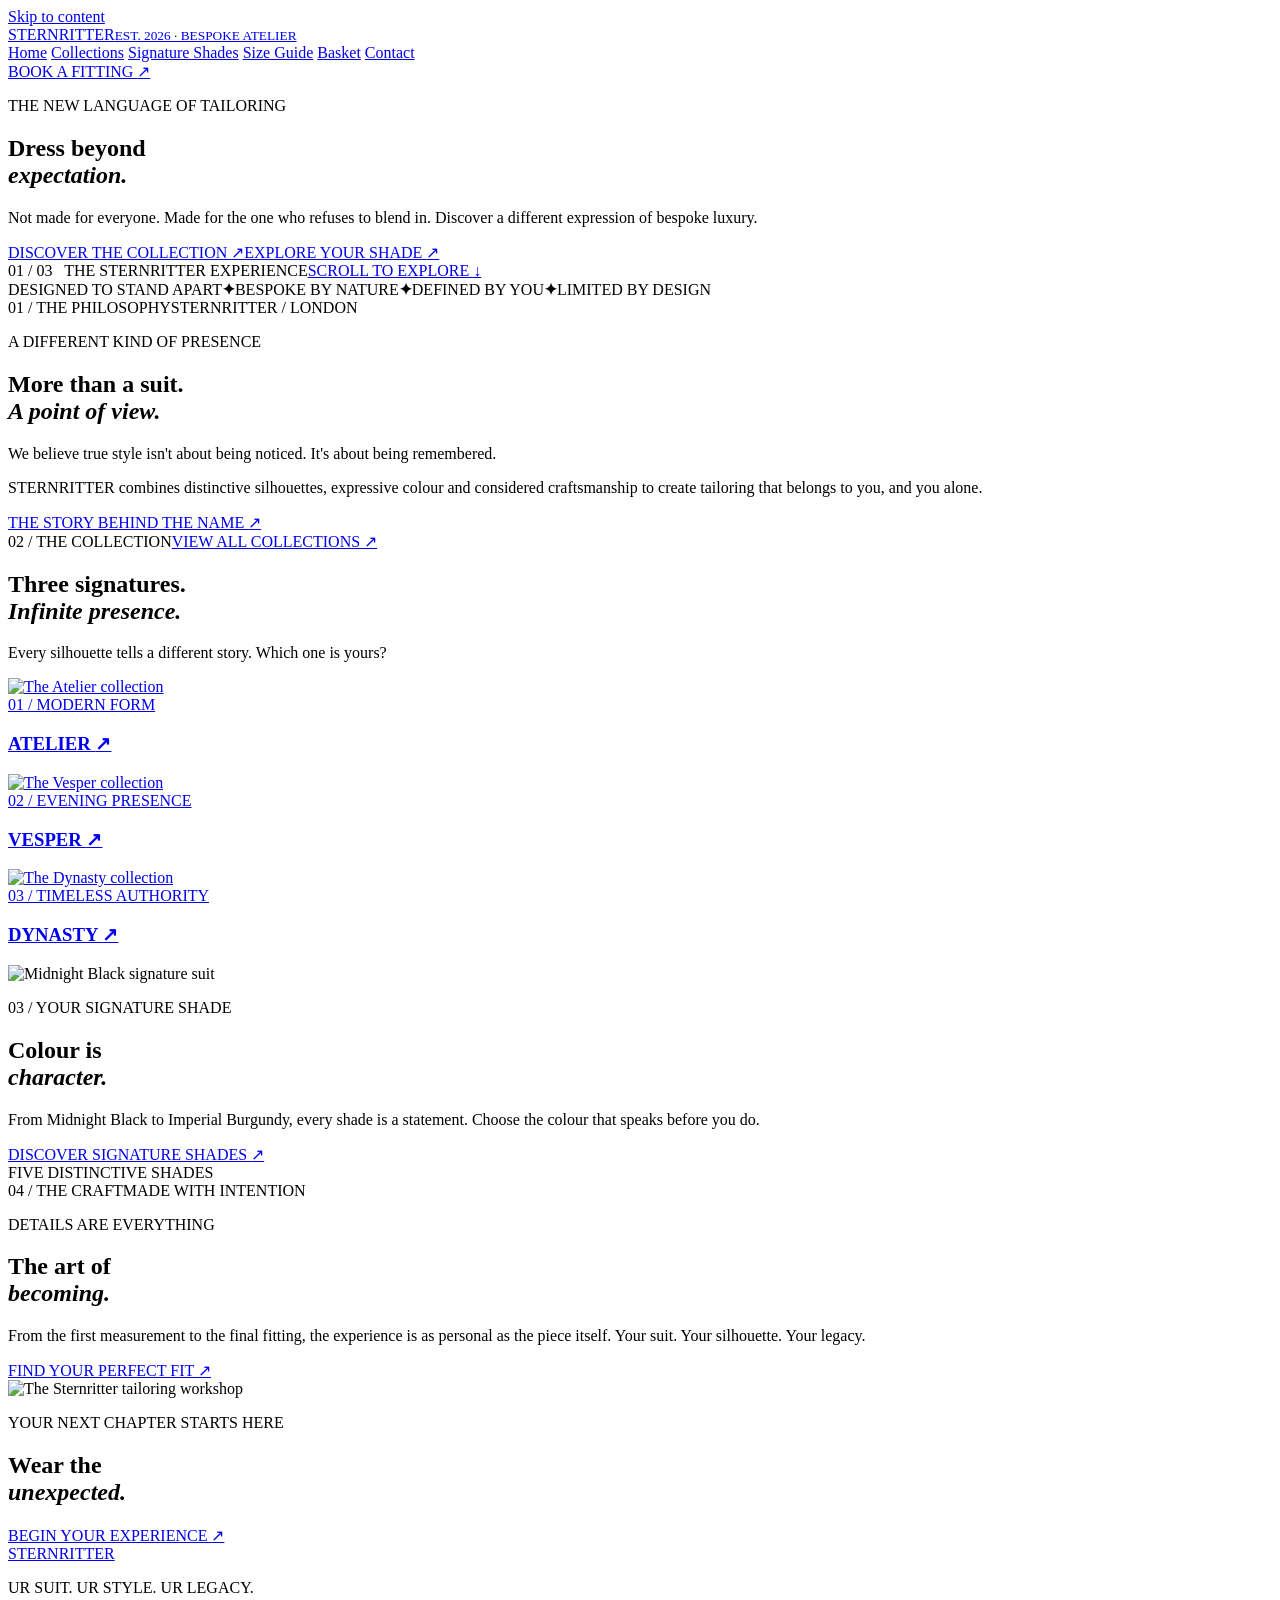
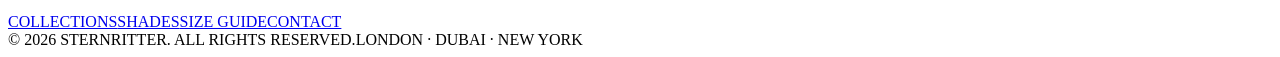
==== commit 02540fb4: "Replace homepage with completely new Sternritter editorial experience" ====
--- a/index.html
+++ b/index.html
@@ -1,304 +1,54 @@
-
-<!DOCTYPE html>
-<html lang="en">
-<head>
-  <meta charset="UTF-8">
-  <meta name="viewport" content="width=device-width, initial-scale=1.0">
-  <title>STERNRITTER | Home</title>
-  <link rel="stylesheet" href="style1.css">
-</head>
-
-<body class="home-page">
-
-  <!-- HEADER -->
-  <header class="site-header">
-
-    <a href="index.html" class="logo">STERNRITTER</a>
-
-    <nav class="main-nav" aria-label="Main navigation">
-      <a href="index.html" class="active">Home</a>
-      <a href="Suits_Collection.html">Our Collections</a>
-      <a href="Colours.html">Signature Shades</a>
-      <a href="Size_Ur_Suit.html">Size Guide</a>
-      <a href="Basket.html">Basket</a>
-      <a href="contact.html">Contact</a>
-    </nav>
-
-    <div class="header-actions">
-      <a href="contact.html" class="appointment-btn">
-        BOOK APPOINTMENT
-      </a>
-
-    
-    </div>
-
-  </header>
-
-  <main>
-
-    <!-- ORIGINAL HERO -->
-    <section class="hero">
-
-      <div class="hero-content">
-
-        <p class="hero-subtext">
-          BESPOKE &nbsp;/&nbsp; EXCLUSIVE &nbsp;/&nbsp; LIMITED EDITION
-        </p>
-
-        <h1>
-          Ur Suit.<br>
-          <span>Ur Style.</span><br>
-          Ur Legacy.
-        </h1>
-
-        <div class="gold-line"></div>
-
-        <p class="hero-description">
-          Welcome to Sternritter, where timeless elegance
-          meets individuality. Discover an exclusive world
-          of bespoke tailoring, designed to reflect your
-          character, confidence and legacy.
-        </p>
-
-        <div class="hero-buttons">
-
-          <a href="Suits_Collection.html" class="btn-primary">
-            EXPLORE COLLECTION
-            <span>&#8594;</span>
-          </a>
-
-          <a href="Colours.html" class="btn-secondary">
-            CUSTOMISE YOUR SUIT
-          </a>
-
-        </div>
-
-      </div>
-
-      <div class="hero-side">
-        <span>01 / 04</span>
-        <div class="vertical-line"></div>
-        <p>THE ART OF BESPOKE</p>
-      </div>
-
-      <div class="hero-bottom">
-        <span>SCROLL TO DISCOVER</span>
-        <span>&#8595;</span>
-      </div>
-
-    </section>
-
-
-    <!-- ORIGINAL FEATURES -->
-    <section class="features">
-
-      <div class="feature">
-        <h3>01</h3>
-        <div>
-          <h2>EXCLUSIVE DESIGN</h2>
-          <p>Crafted for individuality.</p>
-        </div>
-      </div>
-
-      <div class="feature">
-        <h3>02</h3>
-        <div>
-          <h2>BESPOKE TAILORING</h2>
-          <p>Precision in every detail.</p>
-        </div>
-      </div>
-
-      <div class="feature">
-        <h3>03</h3>
-        <div>
-          <h2>LIMITED EDITIONS</h2>
-          <p>Exclusivity without compromise.</p>
-        </div>
-      </div>
-
-      <div class="feature">
-        <h3>04</h3>
-        <div>
-          <h2>YOUR LEGACY</h2>
-          <p>A statement beyond fashion.</p>
-        </div>
-      </div>
-
-    </section>
-
-
-    <!-- ABOUT US INTRODUCTION -->
-    <section class="about-intro" id="about">
-
-      <p class="about-eyebrow1">About Us</p>
-      <p class="about-eyebrow">THE WORLD OF STERNRITTERS</p>
-
-      <h2>
-        More Than a Suit.<br>
-        <span>A Statement of Identity.</span>
-      </h2>
-
-      <div class="about-gold-line"></div>
-
-      <p>
-        At STERNRITTERS, we believe that true elegance
-        is not simply about what you wear, but what
-        your presence represents.
-
-        Our vision is to redefine modern tailoring
-        through individuality, refined design and
-        timeless sophistication.
-      </p>
-
-    </section>
-
-
-    <!-- SECTION 1: WORKSHOP -->
-    <section class="about-section">
-
-      <div class="about-image about-image-wide">
-        <img
-          src="https://raw.githubusercontent.com/temp940/Sternritter/main/images/Workshop.png"
-          alt="STERNRITTERS luxury tailoring atelier"
-          loading="lazy">
-      </div>
-
-      <div class="about-content">
-
-        <p class="about-eyebrow">01 / OUR STORY</p>
-
-        <h2>
-          Where Vision<br>
-          <span>Meets Craftsmanship.</span>
-        </h2>
-
-        <div class="about-small-line"></div>
-
-        <p>
-          Every remarkable suit begins with a vision.
-          At STERNRITTERS, our philosophy is built
-          around the belief that clothing should
-          reflect the individuality of the person
-          wearing it.
-        </p>
-
-        <p>
-          Inspired by the traditions of bespoke
-          tailoring, we bring together sophisticated
-          design, distinctive silhouettes and a
-          commitment to timeless elegance.
-        </p>
-
-        <p class="about-quote">
-          "Elegance begins with intention."
-        </p>
-
-      </div>
-
-    </section>
-
-
-    <!-- SECTION 2: ART OF TAILORING -->
-    <section class="about-section about-reverse">
-
-      <div class="about-image about-image-portrait">
-        <img
-          src="https://raw.githubusercontent.com/temp940/Sternritter/main/images/The%20Art%20of%20Tailoring.png"
-          alt="STERNRITTERS suit and luxury tailoring accessories"
-          loading="lazy">
-      </div>
-
-      <div class="about-content">
-
-        <p class="about-eyebrow">02 / OUR PHILOSOPHY</p>
-
-        <h2>
-          The Art<br>
-          <span>of Tailoring.</span>
-        </h2>
-
-        <div class="about-small-line"></div>
-
-        <p>
-          True sophistication is found in the
-          details. From the structure of a lapel
-          to the finishing touch of a pocket square,
-          every element contributes to a greater
-          expression of personal style.
-        </p>
-
-        <p>
-          Our collections celebrate confidence,
-          precision and individuality, offering
-          designs that go beyond passing trends.
-        </p>
-
-        <p class="about-quote">
-          "The smallest details leave the
-          greatest impressions."
-        </p>
-
-        <a href="Suits_Collection.html" class="about-link">
-          DISCOVER OUR COLLECTIONS &#8594;
-        </a>
-
-      </div>
-
-    </section>
-
-
-    <!-- SECTION 3: CARD PRESENTATION -->
-    <section class="signature-section">
-
-      <div class="signature-heading">
-
-        <p class="about-eyebrow">03 / OUR SIGNATURE</p>
-
-        <h2>
-          Ur Suit. Ur Style.<br>
-          <span>Ur Legacy.</span>
-        </h2>
-
-        <p>
-          Your style is your signature.
-          Your presence is your statement.
-          Your legacy is yours to define.
-        </p>
-
-      </div>
-
-      <div class="signature-image">
-        <img
-          src="https://raw.githubusercontent.com/temp940/Sternritter/main/images/Card%20Presentation.png"
-          alt="STERNRITTERS signature card presented by a gloved hand"
-          loading="lazy">
-      </div>
-
-      <div class="signature-ending">
-
-        <p class="signature-small">
-          BESPOKE / EXCLUSIVE / LIMITED EDITION
-        </p>
-
-        <h3>Wear Your Legacy.</h3>
-
-        <a href="Suits_Collection.html" class="signature-button">
-          EXPLORE STERNRITTERS
-          <span>&#8594;</span>
-        </a>
-
-      </div>
-
-    </section>
-
-  </main>
-
-
-  <!-- Footer -->
-  <footer class="site-footer">
-    <p>© 2026 STERNRITTERS. All Rights Reserved.</p>
-    <p>London | Dubai | New York</p>
-  </footer>
-
+<!DOCTYPE html>
+<html lang="en">
+<head>
+<meta charset="UTF-8">
+<meta name="viewport" content="width=device-width, initial-scale=1">
+<meta name="description" content="STERNRITTER. Bespoke tailoring for the modern individual. Ur Suit. Ur Style. Ur Legacy.">
+<title>STERNRITTER | A New Standard of Tailoring</title>
+<link rel="stylesheet" href="sternritter-new.css">
+</head>
+<body class="new-home">
+<a class="skip-link" href="#main">Skip to content</a>
+<header class="site-header">
+<a class="wordmark" href="index.html" aria-label="Sternritter homepage">STERN<span>RITTER</span><small>EST. 2026 · BESPOKE ATELIER</small></a>
+<nav class="main-nav" aria-label="Main navigation">
+<a class="active" aria-current="page" href="index.html">Home</a>
+<a href="Suits_Collection.html">Collections</a>
+<a href="Colours.html">Signature Shades</a>
+<a href="Size_Ur_Suit.html">Size Guide</a>
+<a href="Basket.html">Basket</a>
+<a href="contact.html">Contact</a>
+</nav>
+<a class="header-book" href="contact.html#appointments">BOOK A FITTING <span aria-hidden="true">↗</span></a>
+</header>
+<main id="main">
+<section class="hero" aria-labelledby="hero-title">
+<div class="hero-photo" role="img" aria-label="STERNRITTER signature tailoring campaign"></div>
+<div class="hero-content">
+<p class="eyebrow"><span class="eyebrow-line"></span> THE NEW LANGUAGE OF TAILORING</p>
+<h1 id="hero-title">Dress beyond<br><em>expectation.</em></h1>
+<p class="hero-desc">Not made for everyone. Made for the one who refuses to blend in. Discover a different expression of bespoke luxury.</p>
+<div class="hero-actions"><a class="button button-gold" href="Suits_Collection.html">DISCOVER THE COLLECTION <span>↗</span></a><a class="button button-ghost" href="Colours.html">EXPLORE YOUR SHADE <span>↗</span></a></div>
+</div>
+<div class="hero-bottom"><span>01 / 03 &nbsp; THE STERNRITTER EXPERIENCE</span><a href="#manifesto">SCROLL TO EXPLORE ↓</a></div>
+</section>
+<section class="ticker" aria-label="Brand values"><span>DESIGNED TO STAND APART</span><b>✦</b><span>BESPOKE BY NATURE</span><b>✦</b><span>DEFINED BY YOU</span><b>✦</b><span>LIMITED BY DESIGN</span></section>
+<section class="manifesto section-shell" id="manifesto">
+<div class="section-index"><span>01 / THE PHILOSOPHY</span><span>STERNRITTER / LONDON</span></div>
+<div class="manifesto-layout"><div><p class="eyebrow">A DIFFERENT KIND OF PRESENCE</p><h2>More than a suit.<br><em>A point of view.</em></h2></div><div class="manifesto-copy"><p>We believe true style isn't about being noticed. It's about being remembered.</p><p>STERNRITTER combines distinctive silhouettes, expressive colour and considered craftsmanship to create tailoring that belongs to you, and you alone.</p><a class="text-link" href="#story">THE STORY BEHIND THE NAME <span>↗</span></a></div></div>
+</section>
+<section class="collections-section" aria-labelledby="collections-title">
+<div class="section-shell"><div class="section-index"><span>02 / THE COLLECTION</span><a href="Suits_Collection.html">VIEW ALL COLLECTIONS ↗</a></div><div class="section-heading"><h2 id="collections-title">Three signatures.<br><em>Infinite presence.</em></h2><p>Every silhouette tells a different story. Which one is yours?</p></div>
+<div class="editorial-grid">
+<a class="editorial-card editorial-card-tall" href="Suits_Collection.html"><img src="https://raw.githubusercontent.com/temp940/Sternritter/main/images/Atelier.png" alt="The Atelier collection" loading="lazy"><div class="card-bottom"><span>01 / MODERN FORM</span><h3>ATELIER <span>↗</span></h3></div></a>
+<a class="editorial-card" href="Suits_Collection.html"><img src="https://raw.githubusercontent.com/temp940/Sternritter/main/images/Vesper.png" alt="The Vesper collection" loading="lazy"><div class="card-bottom"><span>02 / EVENING PRESENCE</span><h3>VESPER <span>↗</span></h3></div></a>
+<a class="editorial-card" href="Suits_Collection.html"><img src="https://raw.githubusercontent.com/temp940/Sternritter/main/images/Dynasty.png" alt="The Dynasty collection" loading="lazy"><div class="card-bottom"><span>03 / TIMELESS AUTHORITY</span><h3>DYNASTY <span>↗</span></h3></div></a>
+</div></div>
+</section>
+<section class="shade-feature"><div class="shade-visual"><img src="https://raw.githubusercontent.com/temp940/Sternritter/main/images/midnight_black.png" alt="Midnight Black signature suit" loading="lazy"></div><div class="shade-copy"><p class="eyebrow">03 / YOUR SIGNATURE SHADE</p><h2>Colour is<br><em>character.</em></h2><p>From Midnight Black to Imperial Burgundy, every shade is a statement. Choose the colour that speaks before you do.</p><a class="button button-gold" href="Colours.html">DISCOVER SIGNATURE SHADES <span>↗</span></a><div class="shade-palette"><i style="background:#141414"></i><i style="background:#e5dcc8"></i><i style="background:#692b37"></i><i style="background:#174d3c"></i><i style="background:#1d304e"></i><span>FIVE DISTINCTIVE SHADES</span></div></div></section>
+<section class="craft-section section-shell" id="story"><div class="section-index"><span>04 / THE CRAFT</span><span>MADE WITH INTENTION</span></div><div class="craft-grid"><div class="craft-copy"><p class="eyebrow">DETAILS ARE EVERYTHING</p><h2>The art of<br><em>becoming.</em></h2><p>From the first measurement to the final fitting, the experience is as personal as the piece itself. Your suit. Your silhouette. Your legacy.</p><a class="text-link" href="Size_Ur_Suit.html">FIND YOUR PERFECT FIT ↗</a></div><img src="https://raw.githubusercontent.com/temp940/Sternritter/main/images/Workshop.png" alt="The Sternritter tailoring workshop" loading="lazy"></div></section>
+<section class="closing"><p class="eyebrow">YOUR NEXT CHAPTER STARTS HERE</p><h2>Wear the<br><em>unexpected.</em></h2><a class="button button-dark" href="contact.html#appointments">BEGIN YOUR EXPERIENCE <span>↗</span></a></section>
+</main>
+<footer class="site-footer"><div><a class="footer-brand" href="index.html">STERNRITTER</a><p>UR SUIT. UR STYLE. UR LEGACY.</p></div><div class="footer-links"><a href="Suits_Collection.html">COLLECTIONS</a><a href="Colours.html">SHADES</a><a href="Size_Ur_Suit.html">SIZE GUIDE</a><a href="contact.html">CONTACT</a></div><div class="footer-bottom"><span>© 2026 STERNRITTER. ALL RIGHTS RESERVED.</span><span>LONDON · DUBAI · NEW YORK</span></div></footer>
 </body>
-</html>
+</html>
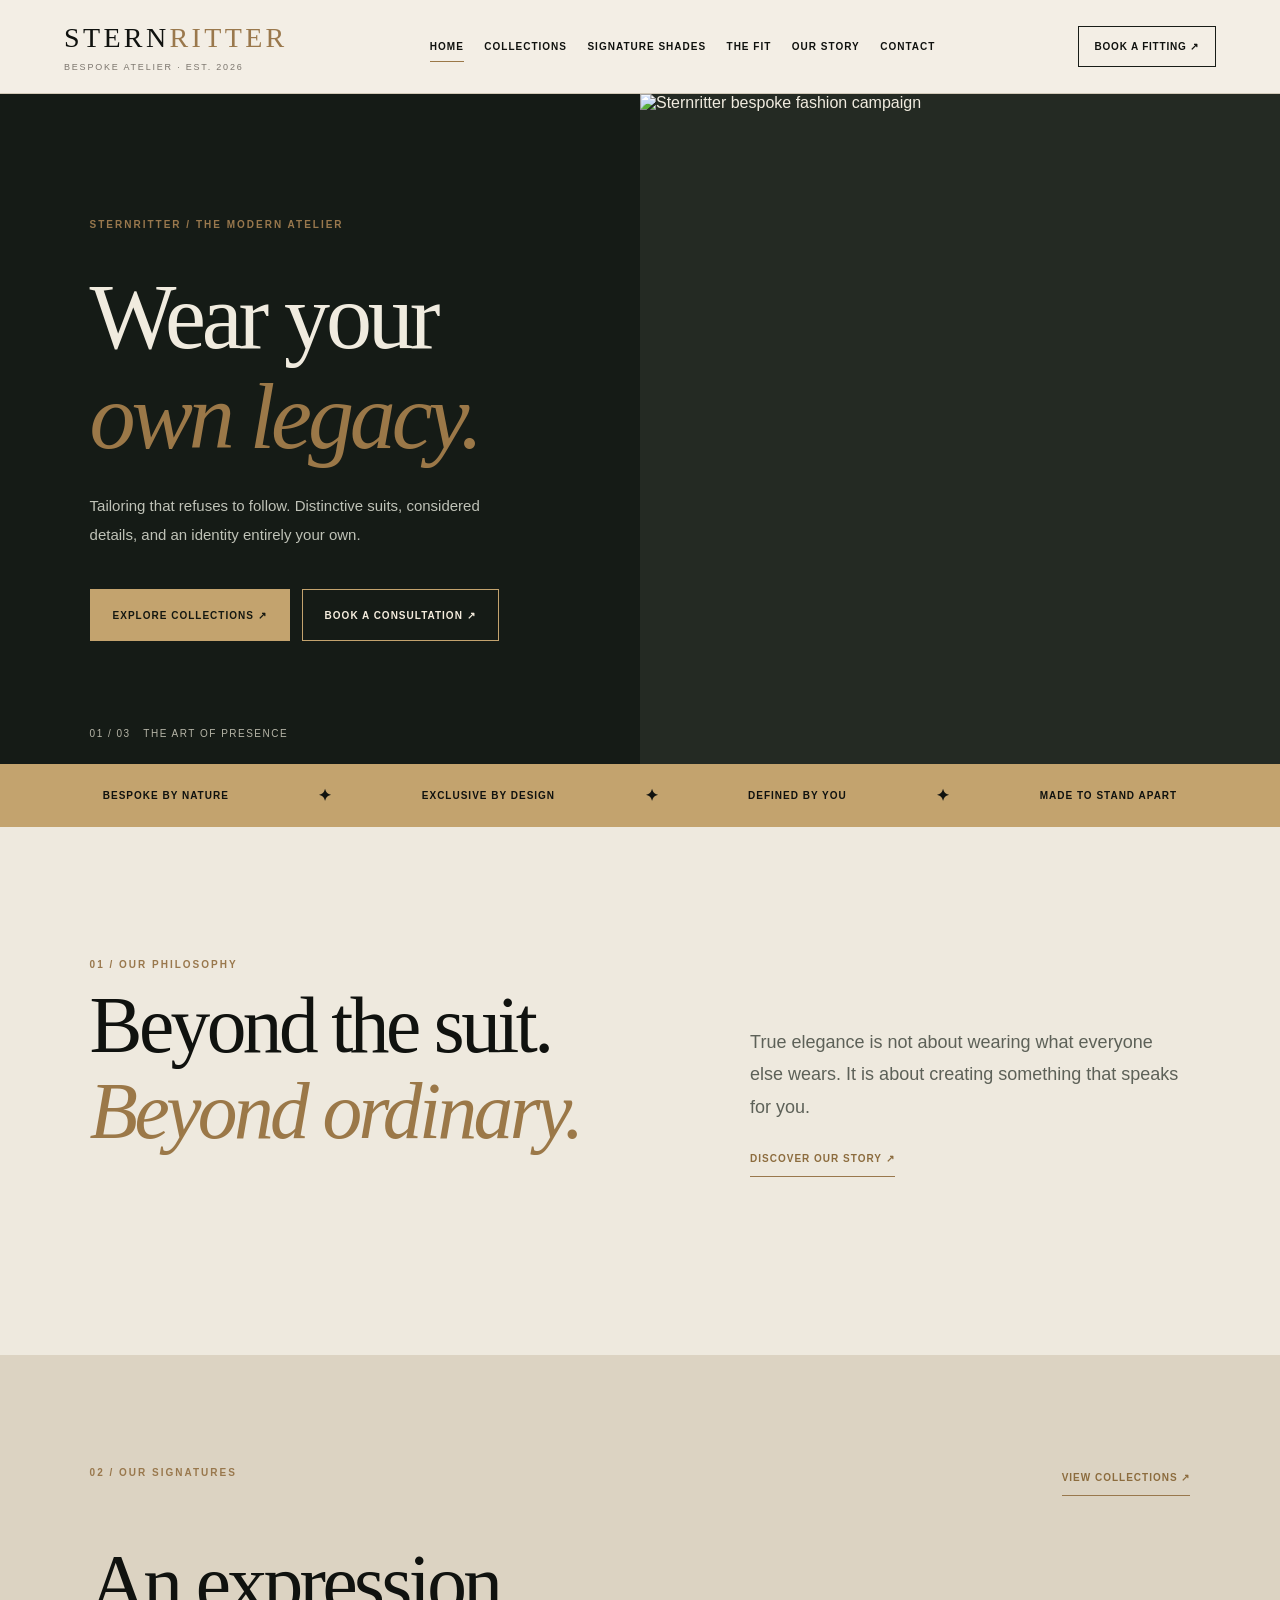
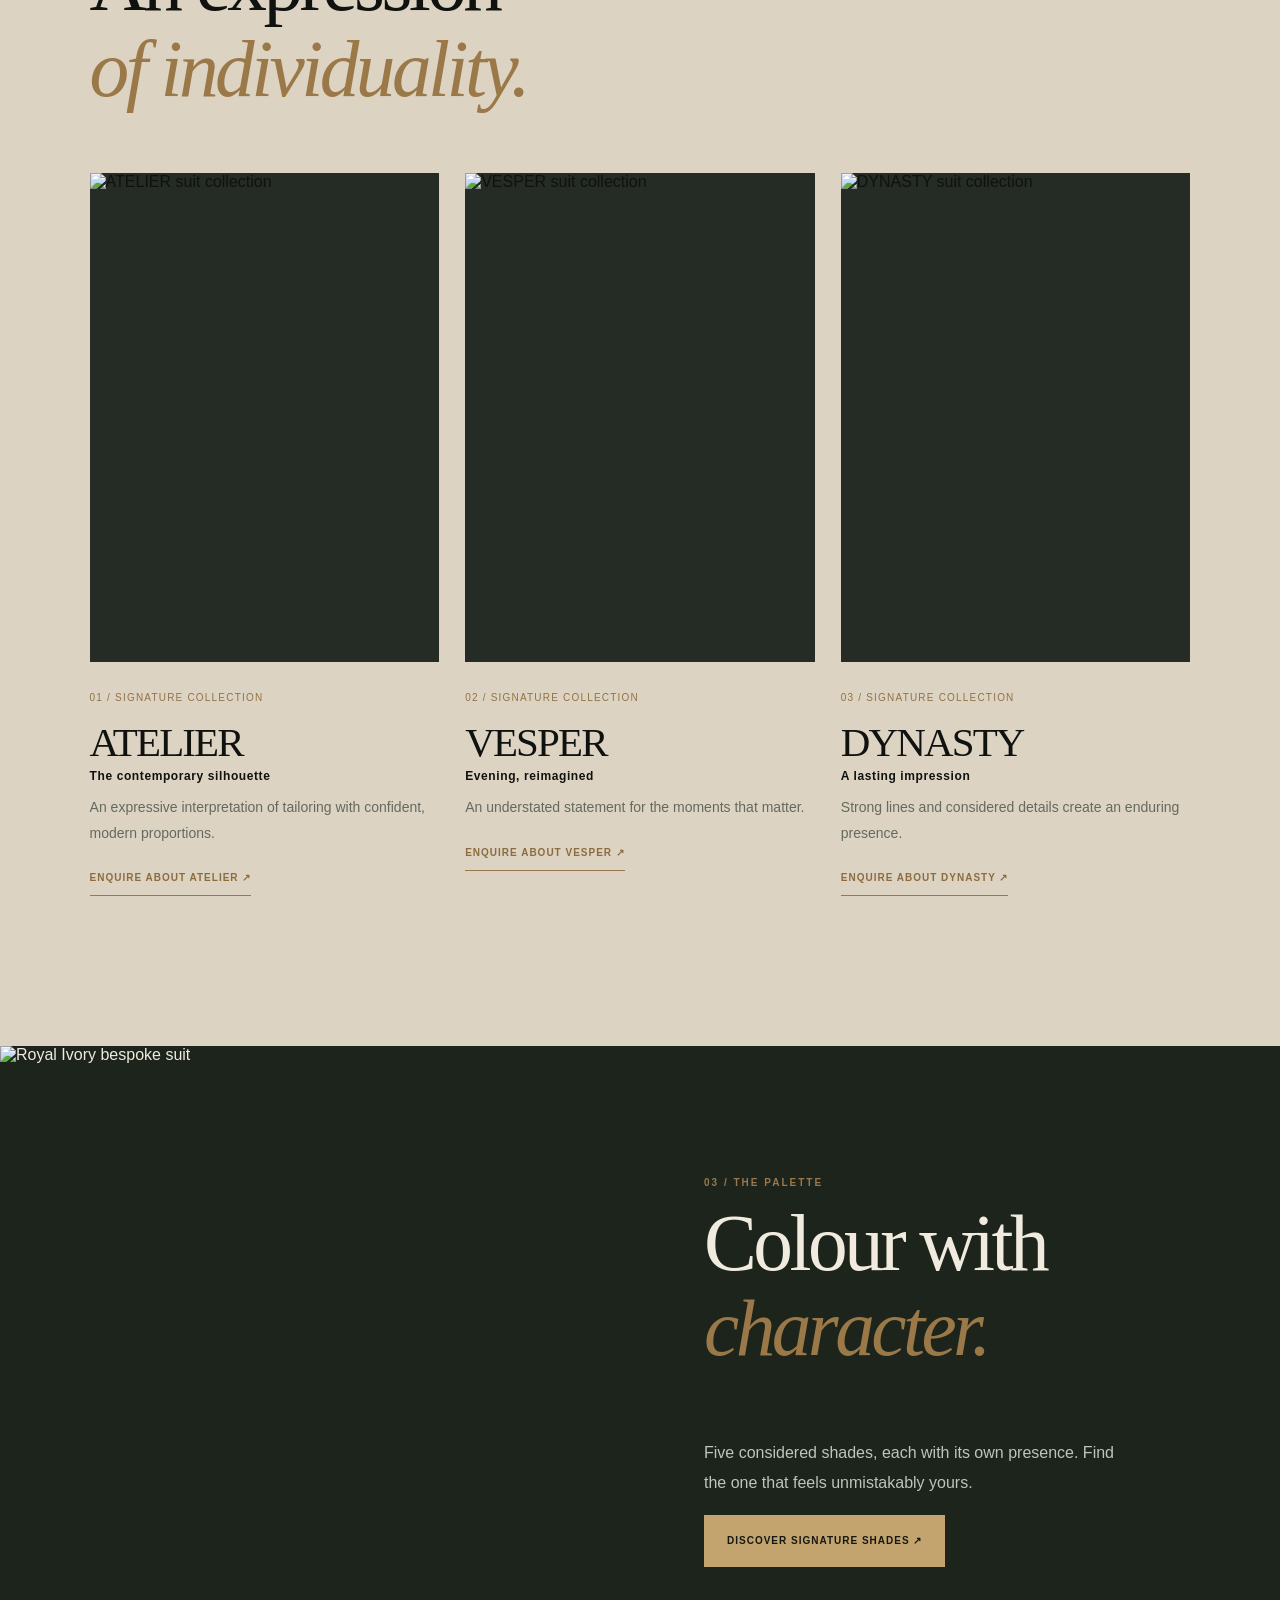
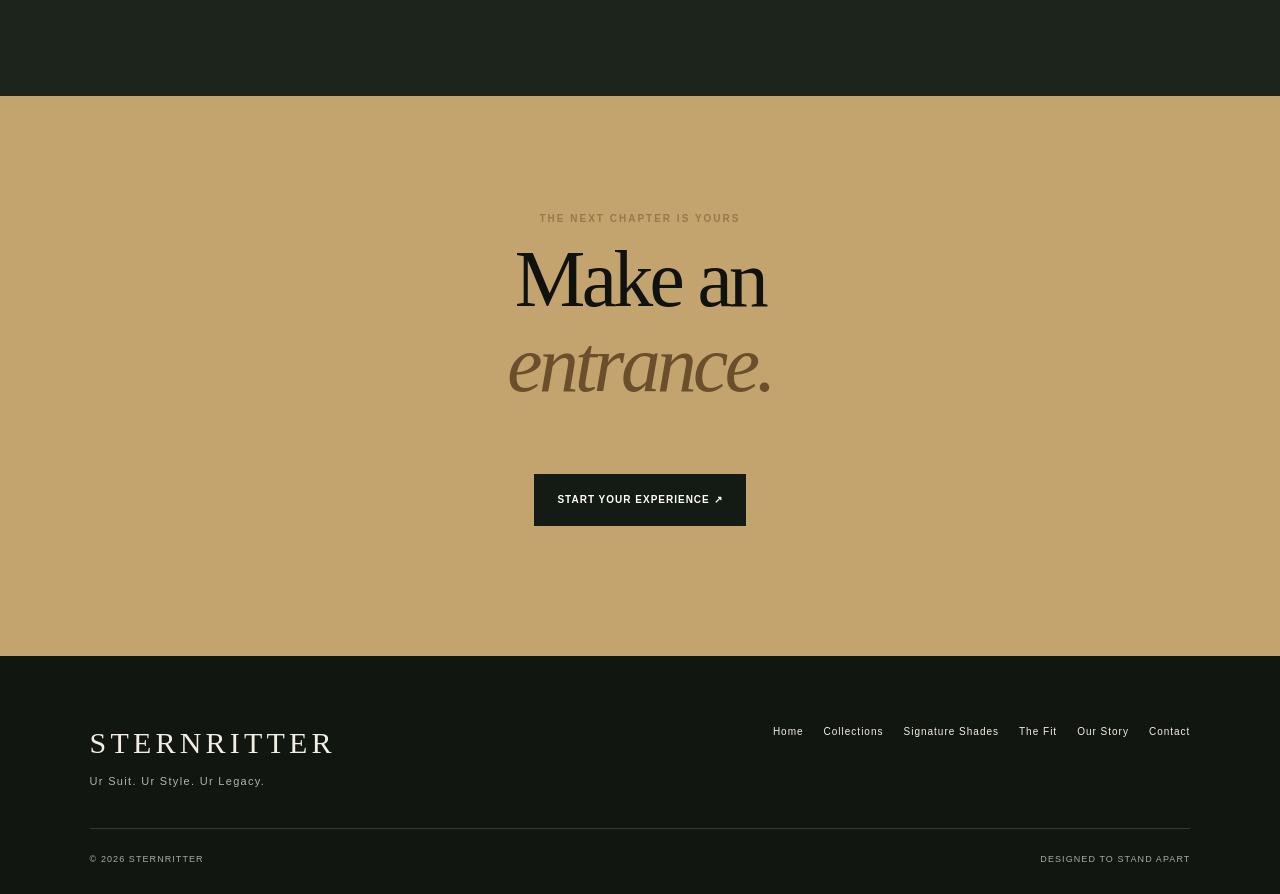
==== commit e66f66bf: "Start fresh: complete six-page STERNRITTER client website" ====
--- a/index.html
+++ b/index.html
@@ -1,54 +1 @@
-<!DOCTYPE html>
-<html lang="en">
-<head>
-<meta charset="UTF-8">
-<meta name="viewport" content="width=device-width, initial-scale=1">
-<meta name="description" content="STERNRITTER. Bespoke tailoring for the modern individual. Ur Suit. Ur Style. Ur Legacy.">
-<title>STERNRITTER | A New Standard of Tailoring</title>
-<link rel="stylesheet" href="sternritter-new.css">
-</head>
-<body class="new-home">
-<a class="skip-link" href="#main">Skip to content</a>
-<header class="site-header">
-<a class="wordmark" href="index.html" aria-label="Sternritter homepage">STERN<span>RITTER</span><small>EST. 2026 · BESPOKE ATELIER</small></a>
-<nav class="main-nav" aria-label="Main navigation">
-<a class="active" aria-current="page" href="index.html">Home</a>
-<a href="Suits_Collection.html">Collections</a>
-<a href="Colours.html">Signature Shades</a>
-<a href="Size_Ur_Suit.html">Size Guide</a>
-<a href="Basket.html">Basket</a>
-<a href="contact.html">Contact</a>
-</nav>
-<a class="header-book" href="contact.html#appointments">BOOK A FITTING <span aria-hidden="true">↗</span></a>
-</header>
-<main id="main">
-<section class="hero" aria-labelledby="hero-title">
-<div class="hero-photo" role="img" aria-label="STERNRITTER signature tailoring campaign"></div>
-<div class="hero-content">
-<p class="eyebrow"><span class="eyebrow-line"></span> THE NEW LANGUAGE OF TAILORING</p>
-<h1 id="hero-title">Dress beyond<br><em>expectation.</em></h1>
-<p class="hero-desc">Not made for everyone. Made for the one who refuses to blend in. Discover a different expression of bespoke luxury.</p>
-<div class="hero-actions"><a class="button button-gold" href="Suits_Collection.html">DISCOVER THE COLLECTION <span>↗</span></a><a class="button button-ghost" href="Colours.html">EXPLORE YOUR SHADE <span>↗</span></a></div>
-</div>
-<div class="hero-bottom"><span>01 / 03 &nbsp; THE STERNRITTER EXPERIENCE</span><a href="#manifesto">SCROLL TO EXPLORE ↓</a></div>
-</section>
-<section class="ticker" aria-label="Brand values"><span>DESIGNED TO STAND APART</span><b>✦</b><span>BESPOKE BY NATURE</span><b>✦</b><span>DEFINED BY YOU</span><b>✦</b><span>LIMITED BY DESIGN</span></section>
-<section class="manifesto section-shell" id="manifesto">
-<div class="section-index"><span>01 / THE PHILOSOPHY</span><span>STERNRITTER / LONDON</span></div>
-<div class="manifesto-layout"><div><p class="eyebrow">A DIFFERENT KIND OF PRESENCE</p><h2>More than a suit.<br><em>A point of view.</em></h2></div><div class="manifesto-copy"><p>We believe true style isn't about being noticed. It's about being remembered.</p><p>STERNRITTER combines distinctive silhouettes, expressive colour and considered craftsmanship to create tailoring that belongs to you, and you alone.</p><a class="text-link" href="#story">THE STORY BEHIND THE NAME <span>↗</span></a></div></div>
-</section>
-<section class="collections-section" aria-labelledby="collections-title">
-<div class="section-shell"><div class="section-index"><span>02 / THE COLLECTION</span><a href="Suits_Collection.html">VIEW ALL COLLECTIONS ↗</a></div><div class="section-heading"><h2 id="collections-title">Three signatures.<br><em>Infinite presence.</em></h2><p>Every silhouette tells a different story. Which one is yours?</p></div>
-<div class="editorial-grid">
-<a class="editorial-card editorial-card-tall" href="Suits_Collection.html"><img src="https://raw.githubusercontent.com/temp940/Sternritter/main/images/Atelier.png" alt="The Atelier collection" loading="lazy"><div class="card-bottom"><span>01 / MODERN FORM</span><h3>ATELIER <span>↗</span></h3></div></a>
-<a class="editorial-card" href="Suits_Collection.html"><img src="https://raw.githubusercontent.com/temp940/Sternritter/main/images/Vesper.png" alt="The Vesper collection" loading="lazy"><div class="card-bottom"><span>02 / EVENING PRESENCE</span><h3>VESPER <span>↗</span></h3></div></a>
-<a class="editorial-card" href="Suits_Collection.html"><img src="https://raw.githubusercontent.com/temp940/Sternritter/main/images/Dynasty.png" alt="The Dynasty collection" loading="lazy"><div class="card-bottom"><span>03 / TIMELESS AUTHORITY</span><h3>DYNASTY <span>↗</span></h3></div></a>
-</div></div>
-</section>
-<section class="shade-feature"><div class="shade-visual"><img src="https://raw.githubusercontent.com/temp940/Sternritter/main/images/midnight_black.png" alt="Midnight Black signature suit" loading="lazy"></div><div class="shade-copy"><p class="eyebrow">03 / YOUR SIGNATURE SHADE</p><h2>Colour is<br><em>character.</em></h2><p>From Midnight Black to Imperial Burgundy, every shade is a statement. Choose the colour that speaks before you do.</p><a class="button button-gold" href="Colours.html">DISCOVER SIGNATURE SHADES <span>↗</span></a><div class="shade-palette"><i style="background:#141414"></i><i style="background:#e5dcc8"></i><i style="background:#692b37"></i><i style="background:#174d3c"></i><i style="background:#1d304e"></i><span>FIVE DISTINCTIVE SHADES</span></div></div></section>
-<section class="craft-section section-shell" id="story"><div class="section-index"><span>04 / THE CRAFT</span><span>MADE WITH INTENTION</span></div><div class="craft-grid"><div class="craft-copy"><p class="eyebrow">DETAILS ARE EVERYTHING</p><h2>The art of<br><em>becoming.</em></h2><p>From the first measurement to the final fitting, the experience is as personal as the piece itself. Your suit. Your silhouette. Your legacy.</p><a class="text-link" href="Size_Ur_Suit.html">FIND YOUR PERFECT FIT ↗</a></div><img src="https://raw.githubusercontent.com/temp940/Sternritter/main/images/Workshop.png" alt="The Sternritter tailoring workshop" loading="lazy"></div></section>
-<section class="closing"><p class="eyebrow">YOUR NEXT CHAPTER STARTS HERE</p><h2>Wear the<br><em>unexpected.</em></h2><a class="button button-dark" href="contact.html#appointments">BEGIN YOUR EXPERIENCE <span>↗</span></a></section>
-</main>
-<footer class="site-footer"><div><a class="footer-brand" href="index.html">STERNRITTER</a><p>UR SUIT. UR STYLE. UR LEGACY.</p></div><div class="footer-links"><a href="Suits_Collection.html">COLLECTIONS</a><a href="Colours.html">SHADES</a><a href="Size_Ur_Suit.html">SIZE GUIDE</a><a href="contact.html">CONTACT</a></div><div class="footer-bottom"><span>© 2026 STERNRITTER. ALL RIGHTS RESERVED.</span><span>LONDON · DUBAI · NEW YORK</span></div></footer>
-</body>
-</html>+<!doctype html><html lang="en"><head><meta charset="utf-8"><meta name="viewport" content="width=device-width,initial-scale=1"><meta name="description" content="STERNRITTER bespoke tailoring. Explore our collections, signature shades and fitting experience."><title>Luxury Bespoke Tailoring | STERNRITTER</title><link rel="stylesheet" href="style.css"></head><body><a class="skip" href="#main">Skip to content</a><header class="header"><a class="logo" href="index.html">STERN<span>RITTER</span><small>BESPOKE ATELIER · EST. 2026</small></a><nav aria-label="Main navigation"><a href="index.html" aria-current="page">Home</a><a href="collections.html">Collections</a><a href="shades.html">Signature Shades</a><a href="fit.html">The Fit</a><a href="about.html">Our Story</a><a href="contact.html">Contact</a></nav><a class="book" href="contact.html#enquire">BOOK A FITTING ↗</a></header><main id="main"><section class="home-hero"><div class="home-hero-copy"><p class="eyebrow">STERNRITTER / THE MODERN ATELIER</p><h1>Wear your<br><em>own legacy.</em></h1><p>Tailoring that refuses to follow. Distinctive suits, considered details, and an identity entirely your own.</p><div class="actions"><a class="button" href="collections.html">EXPLORE COLLECTIONS ↗</a><a class="button outline" href="contact.html#enquire">BOOK A CONSULTATION ↗</a></div></div><div class="home-hero-image"><img src="https://raw.githubusercontent.com/temp940/Sternritter/main/images/FF.png" alt="Sternritter bespoke fashion campaign"></div><div class="hero-number">01 / 03 &nbsp; THE ART OF PRESENCE</div></section><div class="marquee">BESPOKE BY NATURE <b>✦</b> EXCLUSIVE BY DESIGN <b>✦</b> DEFINED BY YOU <b>✦</b> MADE TO STAND APART</div><section class="statement wrap"><p class="eyebrow">01 / OUR PHILOSOPHY</p><div class="statement-grid"><h2>Beyond the suit.<br><em>Beyond ordinary.</em></h2><div><p>True elegance is not about wearing what everyone else wears. It is about creating something that speaks for you.</p><a class="under-link" href="about.html">DISCOVER OUR STORY ↗</a></div></div></section><section class="featured"><div class="wrap"><div class="section-top"><p class="eyebrow">02 / OUR SIGNATURES</p><a class="under-link" href="collections.html">VIEW COLLECTIONS ↗</a></div><h2 class="section-title">An expression<br><em>of individuality.</em></h2><div class="products"><article class="product"><a class="product-image" href="contact.html#enquire"><img src="https://raw.githubusercontent.com/temp940/Sternritter/main/images/Atelier.png" alt="ATELIER suit collection" loading="lazy"></a><div class="product-meta"><span>01 / SIGNATURE COLLECTION</span><h2>ATELIER</h2><h3>The contemporary silhouette</h3><p>An expressive interpretation of tailoring with confident, modern proportions.</p><a class="under-link" href="contact.html#enquire">ENQUIRE ABOUT ATELIER ↗</a></div></article><article class="product"><a class="product-image" href="contact.html#enquire"><img src="https://raw.githubusercontent.com/temp940/Sternritter/main/images/Vesper.png" alt="VESPER suit collection" loading="lazy"></a><div class="product-meta"><span>02 / SIGNATURE COLLECTION</span><h2>VESPER</h2><h3>Evening, reimagined</h3><p>An understated statement for the moments that matter.</p><a class="under-link" href="contact.html#enquire">ENQUIRE ABOUT VESPER ↗</a></div></article><article class="product"><a class="product-image" href="contact.html#enquire"><img src="https://raw.githubusercontent.com/temp940/Sternritter/main/images/Dynasty.png" alt="DYNASTY suit collection" loading="lazy"></a><div class="product-meta"><span>03 / SIGNATURE COLLECTION</span><h2>DYNASTY</h2><h3>A lasting impression</h3><p>Strong lines and considered details create an enduring presence.</p><a class="under-link" href="contact.html#enquire">ENQUIRE ABOUT DYNASTY ↗</a></div></article></div></div></section><section class="split-feature"><div class="split-image"><img src="https://raw.githubusercontent.com/temp940/Sternritter/main/images/Royal_Ivory.png" alt="Royal Ivory bespoke suit" loading="lazy"></div><div class="split-copy"><p class="eyebrow">03 / THE PALETTE</p><h2>Colour with<br><em>character.</em></h2><p>Five considered shades, each with its own presence. Find the one that feels unmistakably yours.</p><a class="button" href="shades.html">DISCOVER SIGNATURE SHADES ↗</a></div></section><section class="final-cta"><p class="eyebrow">THE NEXT CHAPTER IS YOURS</p><h2>Make an<br><em>entrance.</em></h2><a class="button dark" href="contact.html#enquire">START YOUR EXPERIENCE ↗</a></section></main><footer class="footer"><div><a class="footer-logo" href="index.html">STERNRITTER</a><p>Ur Suit. Ur Style. Ur Legacy.</p></div><div class="footer-nav"><a href="index.html">Home</a><a href="collections.html">Collections</a><a href="shades.html">Signature Shades</a><a href="fit.html">The Fit</a><a href="about.html">Our Story</a><a href="contact.html">Contact</a></div><div class="footer-base"><span>© 2026 STERNRITTER</span><span>DESIGNED TO STAND APART</span></div></footer></body></html>
--- a/style.css
+++ b/style.css
@@ -0,0 +1 @@
+:root{--ink:#10120f;--dark:#1c211b;--paper:#eee9de;--gold:#c3a36e;--line:#d2c9b8}*,*::before,*::after{box-sizing:border-box}html{scroll-behavior:smooth}body{margin:0;background:var(--paper);color:var(--ink);font-family:Arial,Helvetica,sans-serif;overflow-x:hidden}a{color:inherit;text-decoration:none}img{display:block;width:100%;height:auto}h1,h2,h3,p{margin-top:0}h1,h2,h3{font-weight:400}h1,h2,h3{font-family:Georgia,serif;letter-spacing:-.045em;line-height:1.08}em{font-weight:400;color:#9b7848}.skip{position:absolute;left:15px;top:-100px;background:white;padding:10px;z-index:100}.skip:focus{top:15px}a:focus-visible,input:focus-visible,select:focus-visible,textarea:focus-visible{outline:2px solid #a8844c;outline-offset:4px}.header{display:flex;align-items:center;justify-content:space-between;gap:22px;padding:20px 5%;background:#f3eee5;min-height:94px;border-bottom:1px solid var(--line)}.logo{font:28px Georgia,serif;letter-spacing:.12em;white-space:nowrap}.logo span{color:#9a784c}.logo small{display:block;font:9px Arial,sans-serif;letter-spacing:.2em;color:#7c766e;margin-top:8px}.header nav{display:flex;gap:clamp(12px,1.6vw,25px);align-items:center;justify-content:center;flex-wrap:wrap}.header nav a{font-size:10px;font-weight:700;letter-spacing:.1em;text-transform:uppercase;padding:9px 0;border-bottom:1px solid transparent}.header nav a[aria-current=page],.header nav a:hover{border-color:#9b7848}.book{border:1px solid #181c17;padding:14px 16px;font-size:10px;font-weight:700;letter-spacing:.08em;white-space:nowrap}.book:hover{background:#181c17;color:white}.eyebrow{font:700 10px/1.6 Arial,sans-serif;letter-spacing:.2em;color:#99784d}.wrap{padding-left:7%;padding-right:7%}.home-hero{display:grid;grid-template-columns:1fr 1fr;min-height:670px;background:#151b16;color:#f0ebdf;position:relative}.home-hero-copy{padding:clamp(65px,8vw,140px) 7vw;display:flex;flex-direction:column;align-items:flex-start;justify-content:center}.home-hero h1{font-size:clamp(65px,7.2vw,124px);margin:25px 0}.home-hero p:not(.eyebrow){max-width:420px;line-height:1.9;color:#bfc2b7;font-size:15px}.home-hero-image{overflow:hidden;background:#242a23}.home-hero-image img{width:100%;height:100%;object-fit:cover}.hero-number{position:absolute;bottom:25px;left:7vw;color:#b6b5a7;font-size:10px;letter-spacing:.15em}.actions{display:flex;gap:12px;flex-wrap:wrap;margin-top:25px}.button{display:inline-flex;align-items:center;justify-content:center;min-height:52px;padding:16px 22px;border:1px solid var(--gold);background:var(--gold);color:#151811;font-size:10px;font-weight:700;letter-spacing:.1em;cursor:pointer;text-align:center}.button:hover{background:transparent;color:var(--gold)}.button.outline{background:transparent;color:#f4ecdd}.button.outline:hover{background:var(--gold);color:#151811}.button.dark{background:#141a14;color:#fff;border-color:#141a14}.marquee{background:var(--gold);padding:22px 5%;display:flex;align-items:center;justify-content:space-around;gap:12px;flex-wrap:wrap;font-size:10px;font-weight:700;letter-spacing:.1em}.marquee b{font-size:16px}.statement{padding-top:130px;padding-bottom:135px}.statement-grid{display:grid;grid-template-columns:1.3fr 1fr;gap:8%;align-items:center}.statement h2,.section-title,.split-copy h2,.final-cta h2{font-size:clamp(50px,6.2vw,100px)}.statement-grid p{font-size:18px;line-height:1.8;color:#5d6158}.under-link{display:inline-block;padding:12px 0;border-bottom:1px solid #99784d;color:#8c6c3e;font-size:10px;font-weight:700;letter-spacing:.1em}.featured{background:#dcd3c2;padding:105px 0 125px}.section-top{display:flex;justify-content:space-between;gap:20px;align-items:center}.section-title{margin:45px 0 60px}.products{display:grid;grid-template-columns:repeat(3,minmax(0,1fr));gap:26px}.product{min-width:0}.product-image{display:block;aspect-ratio:3/4.2;overflow:hidden;background:#252b25}.product-image img{height:100%;object-fit:cover;transition:transform .4s}.product-image:hover img{transform:scale(1.04)}.product-meta{padding:25px 0}.product-meta>span,.shade>div>span{font-size:10px;letter-spacing:.12em;color:#917246}.product-meta h2{font-size:clamp(30px,3.2vw,48px);margin:15px 0 5px}.product-meta h3{font:700 12px Arial,sans-serif;letter-spacing:.05em}.product-meta p{font-size:14px;line-height:1.8;color:#66695f}.split-feature{display:grid;grid-template-columns:1fr 1fr;background:#1c241c;color:#f1ebdf}.split-image{min-height:650px;overflow:hidden}.split-image img{height:100%;object-fit:cover}.split-copy{display:flex;flex-direction:column;align-items:flex-start;justify-content:center;padding:10%}.split-copy p:not(.eyebrow){max-width:410px;line-height:1.9;color:#c0c4b9}.final-cta{background:#c3a36e;text-align:center;padding:115px 20px 130px}.final-cta h2 em{color:#6b4f2d}.page-intro{background:#1b221b;color:#f4eee3;padding:clamp(85px,9vw,140px) 7%;}.page-intro h1{font-size:clamp(64px,8vw,130px);margin:25px 0}.page-intro em{color:#c3a36e}.lead{max-width:590px;color:#c4c6bc;line-height:1.9;font-size:16px}.catalogue,.shade-grid{padding-top:100px;padding-bottom:110px}.shade-grid{display:grid;grid-template-columns:repeat(2,minmax(0,1fr));gap:55px 30px}.shade{min-width:0}.shade img{height:580px;object-fit:cover;background:#222922}.shade>div{padding:25px 0}.shade h2{font-size:clamp(31px,4vw,55px);margin:12px 0}.shade p{color:#60645b;line-height:1.7}.strip-cta{display:flex;align-items:center;justify-content:space-between;gap:25px;flex-wrap:wrap;padding:70px 7%;background:#242b22;color:#f4eee3}.strip-cta h2{font-size:clamp(35px,4vw,65px);margin:0}.fit-layout{display:grid;grid-template-columns:1fr 1fr;gap:8%;padding-top:110px;padding-bottom:110px;align-items:center}.fit-layout h2,.story-grid h2,.contact-layout h2{font-size:clamp(40px,5vw,76px)}.fit-layout p,.story-grid p,.contact-layout p{line-height:1.9;color:#5d6258}.fit-layout>img{height:660px;object-fit:cover}.steps{list-style:none;padding:0;margin:35px 0}.steps li{display:flex;justify-content:space-between;gap:20px;border-top:1px solid #c9c2b5;padding:17px 0}.steps li b{font-size:12px}.steps li span{font-size:13px;color:#65675f;max-width:240px}.fit-options{padding-top:65px;padding-bottom:110px;background:#ded7c9}.option-grid{display:grid;grid-template-columns:repeat(3,1fr);gap:20px}.option-grid article{padding:35px;border:1px solid #bdb3a3}.option-grid h3{font-size:30px}.option-grid p{color:#66685e}.story-grid{padding-top:110px;padding-bottom:120px;display:grid;grid-template-columns:1fr 1fr;gap:70px 8%;align-items:center}.story-grid img{height:520px;object-fit:cover}.contact-layout{display:grid;grid-template-columns:1fr 1fr;gap:10%;padding-top:100px;padding-bottom:130px}.contact-layout form{display:flex;flex-direction:column;gap:12px}.contact-layout label{font-size:10px;font-weight:700;letter-spacing:.13em}.contact-layout input,.contact-layout select,.contact-layout textarea{width:100%;font:15px Arial,sans-serif;padding:15px;border:1px solid #bcb4a6;background:#faf7f0;color:#171a15;margin-bottom:14px}.contact-layout form .button{align-self:flex-start}.notice{font-size:13px;color:#876d49!important}.footer{background:#111610;color:#f3eee5;padding:70px 7% 30px;display:flex;justify-content:space-between;gap:30px;flex-wrap:wrap}.footer-logo{font:30px Georgia,serif;letter-spacing:.14em}.footer p{font-size:11px;color:#b2b6a9;letter-spacing:.12em;margin-top:15px}.footer-nav{display:flex;gap:20px;flex-wrap:wrap;align-items:flex-start}.footer-nav a{font-size:10px;letter-spacing:.1em}.footer-nav a:hover{color:#c3a36e}.footer-base{width:100%;display:flex;justify-content:space-between;gap:20px;flex-wrap:wrap;border-top:1px solid #343a33;padding-top:25px;color:#a8ada2;font-size:9px;letter-spacing:.12em}@media(max-width:1200px){.header{flex-wrap:wrap;justify-content:center}.header nav{order:3;width:100%}}@media(max-width:800px){.home-hero,.split-feature,.statement-grid,.fit-layout,.contact-layout,.story-grid{grid-template-columns:1fr}.home-hero-image{height:540px}.home-hero-copy{padding:90px 7%}.hero-number{display:none}.products{grid-template-columns:1fr 1fr}.shade-grid{grid-template-columns:1fr 1fr}.shade img{height:420px}.fit-layout>img,.story-grid img{height:420px}.split-image{min-height:500px}.split-copy{padding:80px 7%}}@media(max-width:560px){.header{padding:20px 5%;gap:17px}.logo{font-size:24px}.header nav{order:0;gap:7px 14px}.header nav a{font-size:9px}.home-hero h1,.page-intro h1{font-size:clamp(58px,13vw,85px)}.home-hero-image{height:430px}.products,.shade-grid,.option-grid{grid-template-columns:1fr}.shade img{height:auto;aspect-ratio:3/4;object-fit:cover}.statement,.featured,.catalogue,.shade-grid,.fit-layout,.story-grid,.contact-layout{padding-top:75px;padding-bottom:80px}.statement h2,.section-title,.split-copy h2,.final-cta h2{font-size:clamp(47px,12vw,70px)}.split-image{min-height:420px}.strip-cta{padding:60px 7%}.footer-base{display:block}.footer-base span{display:block;margin:10px 0}}@media(prefers-reduced-motion:reduce){html{scroll-behavior:auto}*,*::before,*::after{transition:none!important}}
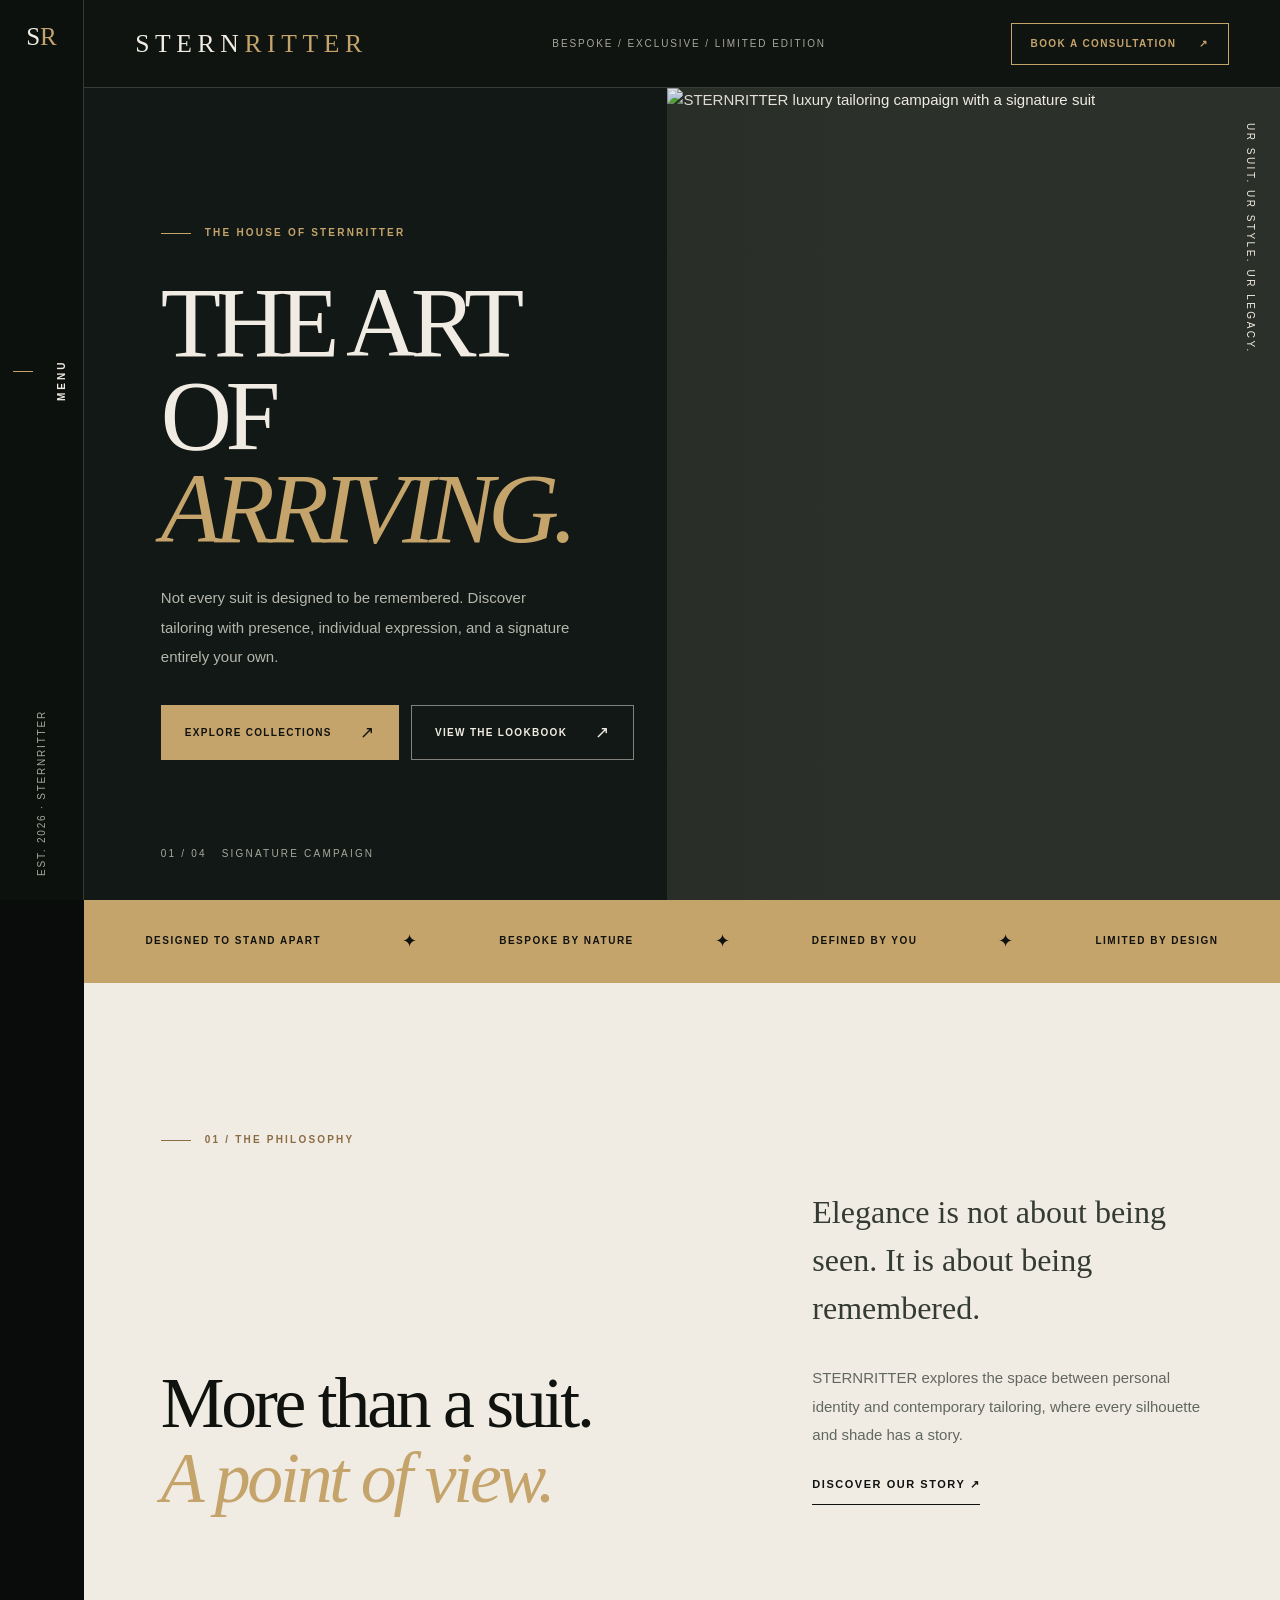
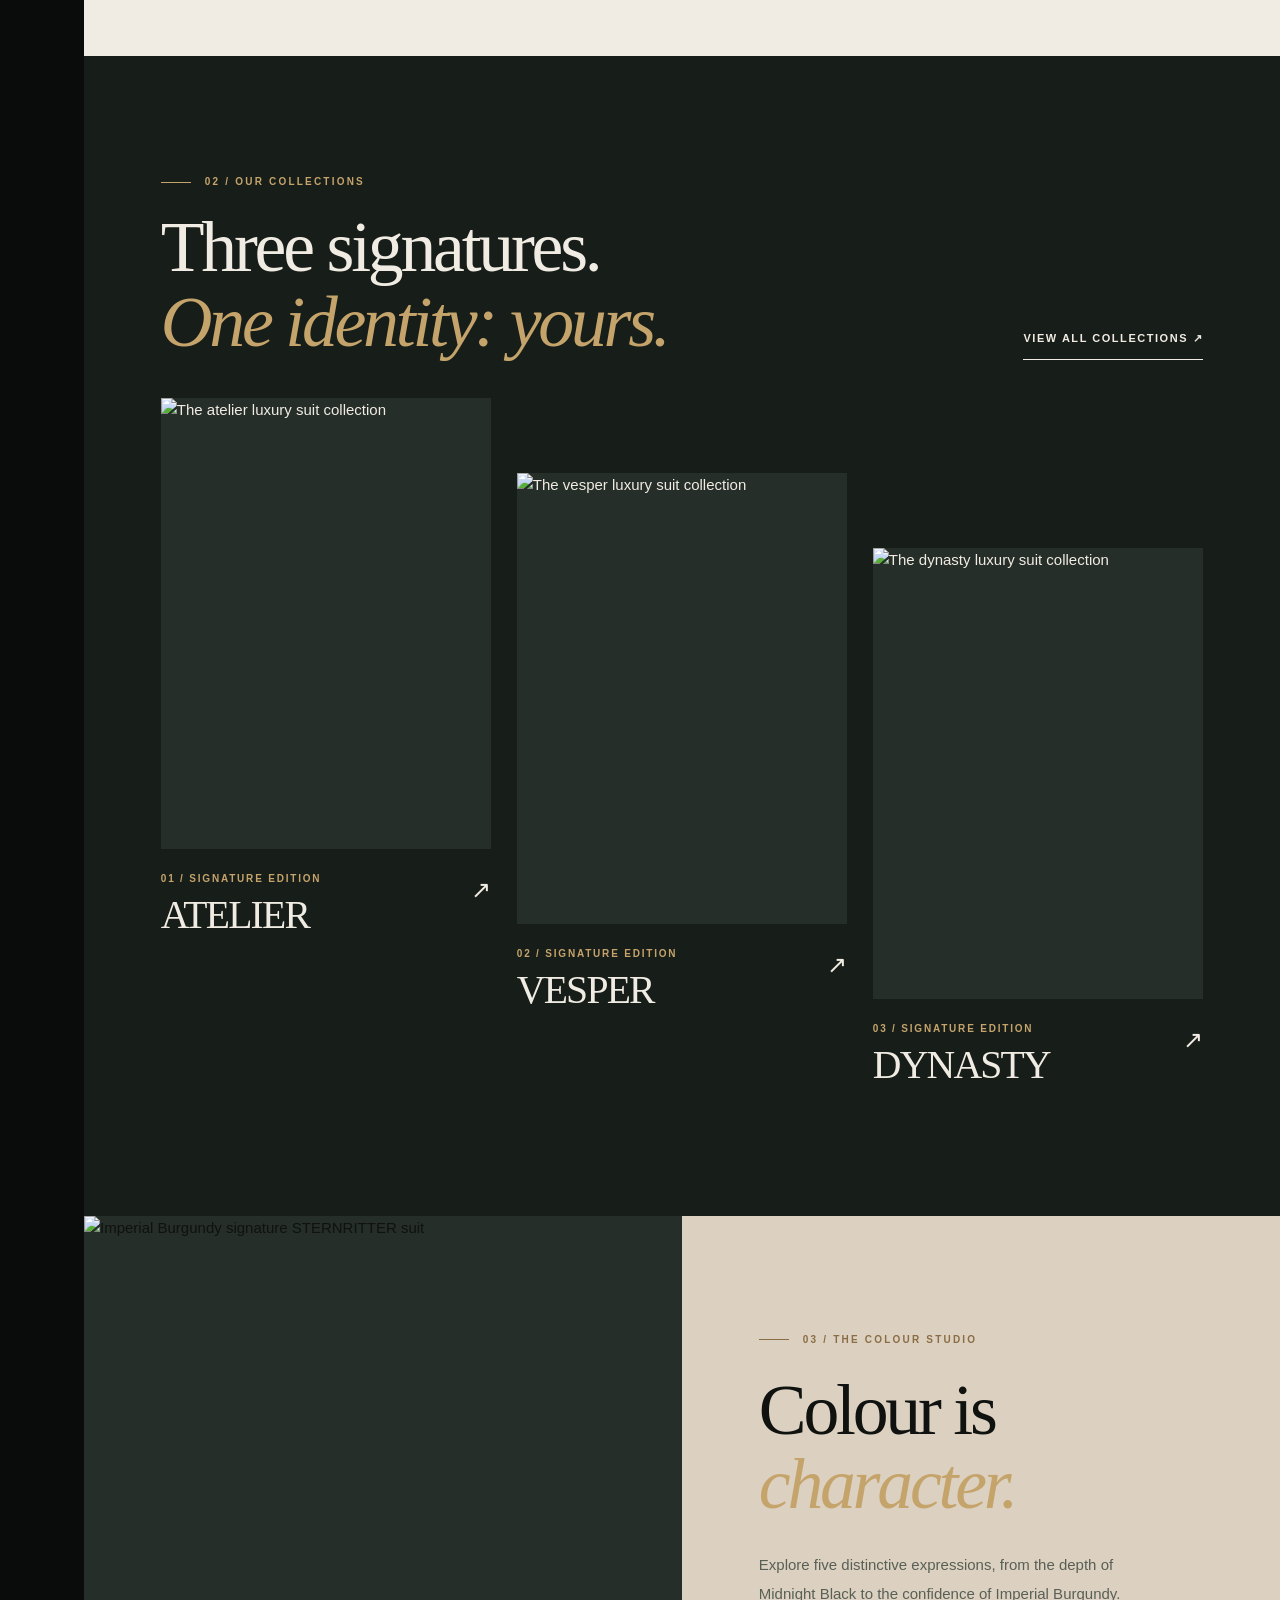
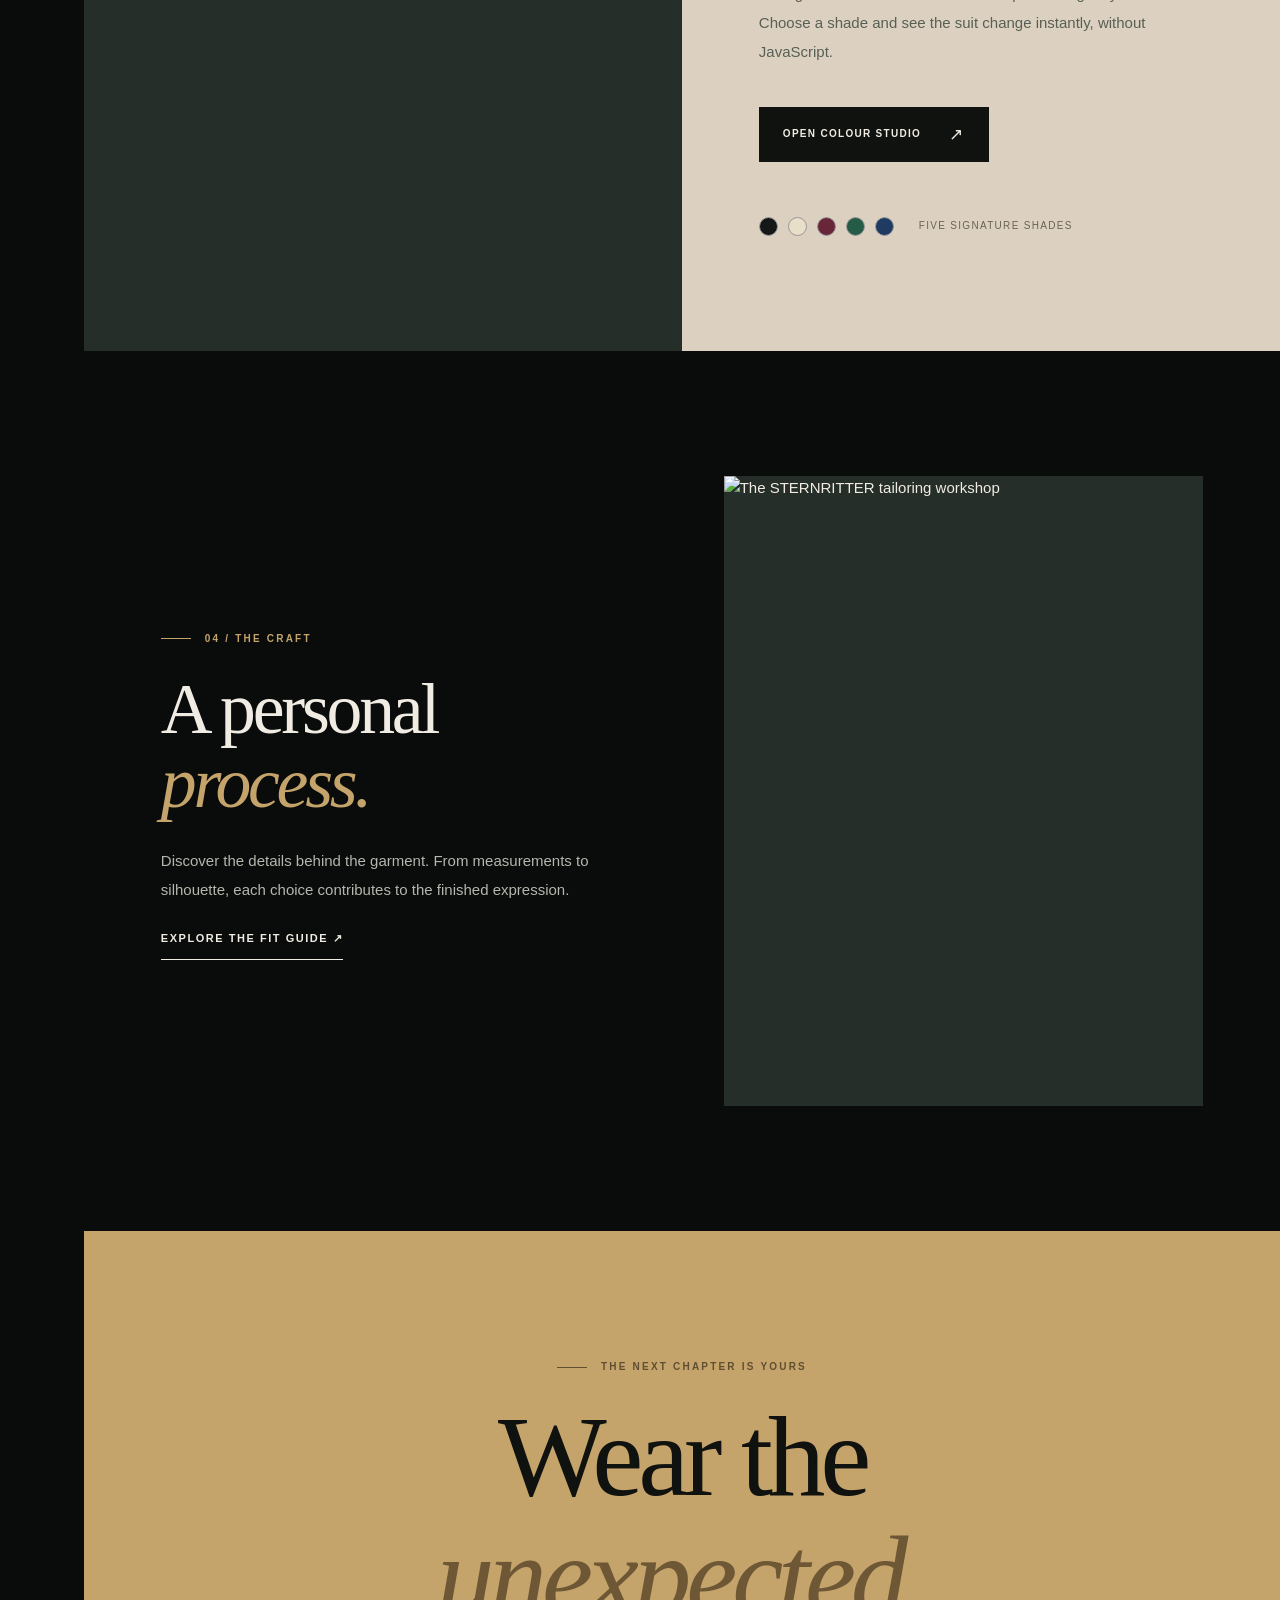
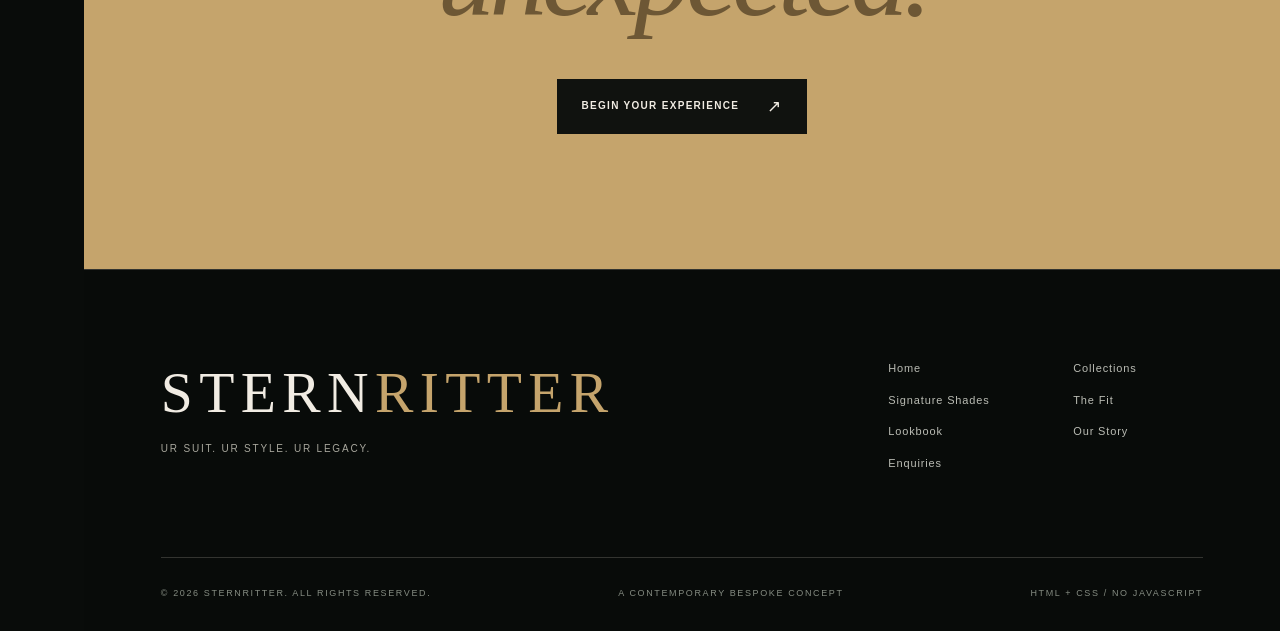
==== commit aaa05bcf: "STERNRITTER V3: complete seven-page editorial rebuild, side navigation, all 22 images, CSS interacti" ====
--- a/index.html
+++ b/index.html
@@ -1 +1,54 @@
-<!doctype html><html lang="en"><head><meta charset="utf-8"><meta name="viewport" content="width=device-width,initial-scale=1"><meta name="description" content="STERNRITTER bespoke tailoring. Explore our collections, signature shades and fitting experience."><title>Luxury Bespoke Tailoring | STERNRITTER</title><link rel="stylesheet" href="style.css"></head><body><a class="skip" href="#main">Skip to content</a><header class="header"><a class="logo" href="index.html">STERN<span>RITTER</span><small>BESPOKE ATELIER · EST. 2026</small></a><nav aria-label="Main navigation"><a href="index.html" aria-current="page">Home</a><a href="collections.html">Collections</a><a href="shades.html">Signature Shades</a><a href="fit.html">The Fit</a><a href="about.html">Our Story</a><a href="contact.html">Contact</a></nav><a class="book" href="contact.html#enquire">BOOK A FITTING ↗</a></header><main id="main"><section class="home-hero"><div class="home-hero-copy"><p class="eyebrow">STERNRITTER / THE MODERN ATELIER</p><h1>Wear your<br><em>own legacy.</em></h1><p>Tailoring that refuses to follow. Distinctive suits, considered details, and an identity entirely your own.</p><div class="actions"><a class="button" href="collections.html">EXPLORE COLLECTIONS ↗</a><a class="button outline" href="contact.html#enquire">BOOK A CONSULTATION ↗</a></div></div><div class="home-hero-image"><img src="https://raw.githubusercontent.com/temp940/Sternritter/main/images/FF.png" alt="Sternritter bespoke fashion campaign"></div><div class="hero-number">01 / 03 &nbsp; THE ART OF PRESENCE</div></section><div class="marquee">BESPOKE BY NATURE <b>✦</b> EXCLUSIVE BY DESIGN <b>✦</b> DEFINED BY YOU <b>✦</b> MADE TO STAND APART</div><section class="statement wrap"><p class="eyebrow">01 / OUR PHILOSOPHY</p><div class="statement-grid"><h2>Beyond the suit.<br><em>Beyond ordinary.</em></h2><div><p>True elegance is not about wearing what everyone else wears. It is about creating something that speaks for you.</p><a class="under-link" href="about.html">DISCOVER OUR STORY ↗</a></div></div></section><section class="featured"><div class="wrap"><div class="section-top"><p class="eyebrow">02 / OUR SIGNATURES</p><a class="under-link" href="collections.html">VIEW COLLECTIONS ↗</a></div><h2 class="section-title">An expression<br><em>of individuality.</em></h2><div class="products"><article class="product"><a class="product-image" href="contact.html#enquire"><img src="https://raw.githubusercontent.com/temp940/Sternritter/main/images/Atelier.png" alt="ATELIER suit collection" loading="lazy"></a><div class="product-meta"><span>01 / SIGNATURE COLLECTION</span><h2>ATELIER</h2><h3>The contemporary silhouette</h3><p>An expressive interpretation of tailoring with confident, modern proportions.</p><a class="under-link" href="contact.html#enquire">ENQUIRE ABOUT ATELIER ↗</a></div></article><article class="product"><a class="product-image" href="contact.html#enquire"><img src="https://raw.githubusercontent.com/temp940/Sternritter/main/images/Vesper.png" alt="VESPER suit collection" loading="lazy"></a><div class="product-meta"><span>02 / SIGNATURE COLLECTION</span><h2>VESPER</h2><h3>Evening, reimagined</h3><p>An understated statement for the moments that matter.</p><a class="under-link" href="contact.html#enquire">ENQUIRE ABOUT VESPER ↗</a></div></article><article class="product"><a class="product-image" href="contact.html#enquire"><img src="https://raw.githubusercontent.com/temp940/Sternritter/main/images/Dynasty.png" alt="DYNASTY suit collection" loading="lazy"></a><div class="product-meta"><span>03 / SIGNATURE COLLECTION</span><h2>DYNASTY</h2><h3>A lasting impression</h3><p>Strong lines and considered details create an enduring presence.</p><a class="under-link" href="contact.html#enquire">ENQUIRE ABOUT DYNASTY ↗</a></div></article></div></div></section><section class="split-feature"><div class="split-image"><img src="https://raw.githubusercontent.com/temp940/Sternritter/main/images/Royal_Ivory.png" alt="Royal Ivory bespoke suit" loading="lazy"></div><div class="split-copy"><p class="eyebrow">03 / THE PALETTE</p><h2>Colour with<br><em>character.</em></h2><p>Five considered shades, each with its own presence. Find the one that feels unmistakably yours.</p><a class="button" href="shades.html">DISCOVER SIGNATURE SHADES ↗</a></div></section><section class="final-cta"><p class="eyebrow">THE NEXT CHAPTER IS YOURS</p><h2>Make an<br><em>entrance.</em></h2><a class="button dark" href="contact.html#enquire">START YOUR EXPERIENCE ↗</a></section></main><footer class="footer"><div><a class="footer-logo" href="index.html">STERNRITTER</a><p>Ur Suit. Ur Style. Ur Legacy.</p></div><div class="footer-nav"><a href="index.html">Home</a><a href="collections.html">Collections</a><a href="shades.html">Signature Shades</a><a href="fit.html">The Fit</a><a href="about.html">Our Story</a><a href="contact.html">Contact</a></div><div class="footer-base"><span>© 2026 STERNRITTER</span><span>DESIGNED TO STAND APART</span></div></footer></body></html>+<!DOCTYPE html><html lang="en"><head><meta charset="UTF-8"><meta name="viewport" content="width=device-width,initial-scale=1"><meta name="theme-color" content="#10120f"><meta name="description" content="Discover STERNRITTER's modern tailoring collections, signature shades and bespoke-inspired design."><title>Luxury Bespoke Tailoring | STERNRITTER</title><link rel="stylesheet" href="style-v3.css"></head><body>
+<a class="skip" href="#main">Skip to main content</a>
+<input id="site-menu" type="checkbox" aria-label="Toggle the slide-out navigation menu">
+<aside class="rail" aria-label="Site controls">
+ <a class="rail-logo" href="index.html" aria-label="STERNRITTER home">S<span>R</span></a>
+ <label class="rail-open" for="site-menu"><span class="hamburger" aria-hidden="true"><i></i><i></i><i></i></span> MENU</label>
+ <span class="rail-side">EST. 2026 · STERNRITTER</span>
+</aside>
+<label class="nav-veil" for="site-menu" aria-hidden="true"></label>
+<nav class="nav-panel" aria-label="Primary navigation">
+ <div class="nav-panel-head"><span class="nav-kicker">STERNRITTER / EXPLORE</span><label class="nav-close" for="site-menu">CLOSE <span class="close-x" aria-hidden="true">×</span></label></div>
+ <div class="nav-big"><a href="index.html" aria-current="page"><small>01</small>Home<span aria-hidden="true" style="margin-left:auto;font:26px Arial,sans-serif">↗</span></a>
+<a href="collections.html"><small>02</small>Collections<span aria-hidden="true" style="margin-left:auto;font:26px Arial,sans-serif">↗</span></a>
+<a href="shades.html"><small>03</small>Signature Shades<span aria-hidden="true" style="margin-left:auto;font:26px Arial,sans-serif">↗</span></a>
+<a href="fit.html"><small>04</small>The Fit<span aria-hidden="true" style="margin-left:auto;font:26px Arial,sans-serif">↗</span></a>
+<a href="lookbook.html"><small>05</small>Lookbook<span aria-hidden="true" style="margin-left:auto;font:26px Arial,sans-serif">↗</span></a>
+<a href="about.html"><small>06</small>Our Story<span aria-hidden="true" style="margin-left:auto;font:26px Arial,sans-serif">↗</span></a>
+<a href="contact.html"><small>07</small>Enquiries<span aria-hidden="true" style="margin-left:auto;font:26px Arial,sans-serif">↗</span></a></div>
+ <div class="nav-panel-foot"><img src="https://raw.githubusercontent.com/temp940/Sternritter/main/images/The%20Garment.png" alt="A STERNRITTER luxury garment presentation" loading="lazy"><p>Ur Suit.<br>Ur Style.<br><em>Ur Legacy.</em></p></div>
+</nav>
+<div class="site">
+<header class="topbar">
+ <a class="topbrand" href="index.html" aria-label="STERNRITTER homepage">STERN<span>RITTER</span></a>
+ <span class="topnote">BESPOKE / EXCLUSIVE / LIMITED EDITION</span>
+ <a class="book-top" href="contact.html#consultation">BOOK A CONSULTATION <span aria-hidden="true">↗</span></a>
+</header><main id="main">
+<section class="hero" aria-labelledby="hero-title">
+ <div class="hero-copy"><span class="kicker">THE HOUSE OF STERNRITTER</span><h1 id="hero-title">THE ART<br>OF <em>ARRIVING.</em></h1><p class="prose">Not every suit is designed to be remembered. Discover tailoring with presence, individual expression, and a signature entirely your own.</p><div class="hero-actions"><a class="button" href="collections.html">EXPLORE COLLECTIONS <span>↗</span></a><a class="button outline" href="lookbook.html">VIEW THE LOOKBOOK <span>↗</span></a></div></div>
+ <div class="hero-art"><img src="https://raw.githubusercontent.com/temp940/Sternritter/main/images/FF.png" alt="STERNRITTER luxury tailoring campaign with a signature suit" loading="lazy"><span class="hero-side-caption">UR SUIT. UR STYLE. UR LEGACY.</span></div>
+ <span class="hero-index">01 / 04 &nbsp; SIGNATURE CAMPAIGN</span>
+</section>
+<div class="value-strip"><span>DESIGNED TO STAND APART</span><b>✦</b><span>BESPOKE BY NATURE</span><b>✦</b><span>DEFINED BY YOU</span><b>✦</b><span>LIMITED BY DESIGN</span></div>
+<section class="philosophy"><div class="wrap"><span class="kicker dark">01 / THE PHILOSOPHY</span><div class="philosophy-layout"><h2 class="section-title">More than a suit.<br><em>A point of view.</em></h2><div class="philosophy-copy"><p>Elegance is not about being seen. It is about being remembered.</p><p>STERNRITTER explores the space between personal identity and contemporary tailoring, where every silhouette and shade has a story.</p><a class="inline-link" href="about.html">DISCOVER OUR STORY ↗</a></div></div></div></section>
+<section class="featured"><div class="wrap"><div class="section-heading"><div><span class="kicker">02 / OUR COLLECTIONS</span><h2 class="section-title">Three signatures.<br><em>One identity: yours.</em></h2></div><a class="inline-link" href="collections.html">VIEW ALL COLLECTIONS ↗</a></div><div class="collection-grid"><a class="collection-teaser" href="collections.html#atelier"><div class="photo-wrap "><img src="https://raw.githubusercontent.com/temp940/Sternritter/main/images/Atelier.png" alt="The atelier luxury suit collection" loading="lazy"></div><div class="card-caption"><div><small>01 / SIGNATURE EDITION</small><h3>ATELIER</h3></div><span class="arrow" aria-hidden="true">↗</span></div></a><a class="collection-teaser" href="collections.html#vesper"><div class="photo-wrap "><img src="https://raw.githubusercontent.com/temp940/Sternritter/main/images/Vesper.png" alt="The vesper luxury suit collection" loading="lazy"></div><div class="card-caption"><div><small>02 / SIGNATURE EDITION</small><h3>VESPER</h3></div><span class="arrow" aria-hidden="true">↗</span></div></a><a class="collection-teaser" href="collections.html#dynasty"><div class="photo-wrap "><img src="https://raw.githubusercontent.com/temp940/Sternritter/main/images/Dynasty.png" alt="The dynasty luxury suit collection" loading="lazy"></div><div class="card-caption"><div><small>03 / SIGNATURE EDITION</small><h3>DYNASTY</h3></div><span class="arrow" aria-hidden="true">↗</span></div></a></div></div></section>
+<section class="shade-promo">
+ <div class="photo-wrap shade-promo-image"><img src="https://raw.githubusercontent.com/temp940/Sternritter/main/images/Imperial_Burgundy.png" alt="Imperial Burgundy signature STERNRITTER suit" loading="lazy"></div>
+ <div class="shade-promo-copy"><span class="kicker dark">03 / THE COLOUR STUDIO</span><h2 class="section-title">Colour is<br><em>character.</em></h2><p class="prose dark">Explore five distinctive expressions, from the depth of Midnight Black to the confidence of Imperial Burgundy. Choose a shade and see the suit change instantly, without JavaScript.</p><a class="button dark" href="shades.html">OPEN COLOUR STUDIO <span>↗</span></a><div class="palette-dots"><i style="background:#161717" title="MIDNIGHT BLACK" aria-label="MIDNIGHT BLACK"></i><i style="background:#e9dec8" title="ROYAL IVORY" aria-label="ROYAL IVORY"></i><i style="background:#682638" title="IMPERIAL BURGUNDY" aria-label="IMPERIAL BURGUNDY"></i><i style="background:#245c47" title="EMERALD GREEN" aria-label="EMERALD GREEN"></i><i style="background:#203b61" title="ROYAL NAVY" aria-label="ROYAL NAVY"></i><small>FIVE SIGNATURE SHADES</small></div></div>
+</section>
+<section class="craft-teaser"><div class="wrap craft-teaser-grid"><div><span class="kicker">04 / THE CRAFT</span><h2 class="section-title">A personal<br><em>process.</em></h2><p class="prose">Discover the details behind the garment. From measurements to silhouette, each choice contributes to the finished expression.</p><a class="inline-link" href="fit.html">EXPLORE THE FIT GUIDE ↗</a></div><div class="photo-wrap "><img src="https://raw.githubusercontent.com/temp940/Sternritter/main/images/Workshop.png" alt="The STERNRITTER tailoring workshop" loading="lazy"></div></div></section>
+<section class="cta-band"><span class="kicker">THE NEXT CHAPTER IS YOURS</span><h2>Wear the<br><em>unexpected.</em></h2><a class="button dark" href="contact.html#consultation">BEGIN YOUR EXPERIENCE <span>↗</span></a></section>
+</main>
+<footer class="footer">
+ <div class="footer-top">
+  <div><a class="footer-logo" href="index.html">STERN<em>RITTER</em></a><p class="footer-tag">UR SUIT. UR STYLE. UR LEGACY.</p></div>
+  <div class="footer-links"><a href="index.html">Home</a>
+<a href="collections.html">Collections</a>
+<a href="shades.html">Signature Shades</a>
+<a href="fit.html">The Fit</a>
+<a href="lookbook.html">Lookbook</a>
+<a href="about.html">Our Story</a>
+<a href="contact.html">Enquiries</a></div>
+ </div>
+ <div class="footer-bottom"><span>© 2026 STERNRITTER. ALL RIGHTS RESERVED.</span><span>A CONTEMPORARY BESPOKE CONCEPT</span><span>HTML + CSS / NO JAVASCRIPT</span></div>
+</footer></div></body></html>
--- a/style-v3.css
+++ b/style-v3.css
@@ -0,0 +1,352 @@
+/* STERNRITTER / V3 CLIENT DESIGN
+   Original photographs. Pure HTML and CSS. Side drawer is checkbox-operated.
+   Design tokens */
+:root{--rail:84px;--ink:#10120f;--near:#161b17;--deep:#090c0a;--forest:#243026;--sand:#f1ece3;--bone:#dfd6c8;--gold:#c5a46c;--quiet:#a8a79d;--stroke:rgba(240,235,225,.18);--stroke-dark:rgba(18,22,16,.16);--ease:cubic-bezier(.22,1,.36,1)}
+*,*::before,*::after{box-sizing:border-box}
+html{scroll-behavior:smooth;scroll-padding-top:70px}
+body{margin:0;background:var(--deep);color:var(--sand);font-family:Arial,Helvetica,sans-serif;font-size:15px;line-height:1.6}
+body:has(#site-menu:checked){overflow:hidden}
+img{display:block;width:100%;max-width:100%}
+a{color:inherit;text-decoration:none}
+button,input,select,textarea{font:inherit}
+button,a,label{-webkit-tap-highlight-color:transparent}
+h1,h2,h3,h4,p,figure{margin-top:0}
+h1,h2,h3{font-family:Georgia,"Times New Roman",serif;font-weight:400;letter-spacing:-.045em;line-height:1.04;text-wrap:balance}
+em{font-weight:400;color:var(--gold)}
+::selection{background:var(--gold);color:var(--deep)}
+:focus-visible{outline:2px solid var(--gold);outline-offset:5px}
+.skip{position:fixed;left:100px;top:-120px;background:var(--sand);color:var(--deep);padding:13px;z-index:250}
+.skip:focus{top:14px}
+
+/* SIDE RAIL + PURE CSS SLIDE-OUT NAVIGATION */
+#site-menu{position:fixed;z-index:170;top:45%;left:21px;width:42px;height:70px;opacity:0;cursor:pointer}
+#site-menu:focus-visible~.rail .rail-open{outline:2px solid var(--gold);outline-offset:5px}
+.rail{position:fixed;z-index:160;left:0;top:0;bottom:0;width:var(--rail);background:#0d110e;border-right:1px solid var(--stroke);display:flex;flex-direction:column;align-items:center;justify-content:space-between;padding:24px 0}
+.rail-logo{font-family:Georgia,serif;font-size:25px;color:var(--sand);line-height:1}.rail-logo span{color:var(--gold)}
+.rail-open{display:flex;align-items:center;justify-content:center;gap:21px;flex-direction:column;min-height:130px;cursor:pointer;user-select:none;color:var(--sand);font-size:10px;font-weight:700;letter-spacing:.3em;writing-mode:vertical-rl;transform:rotate(180deg)}
+.hamburger{width:20px;height:18px;display:flex;flex-direction:column;justify-content:space-between;transform:rotate(180deg)}
+.hamburger i{display:block;width:100%;height:1px;background:var(--gold)}
+.rail-side{font-size:10px;letter-spacing:.18em;color:var(--quiet);writing-mode:vertical-rl;transform:rotate(180deg)}
+.nav-veil{position:fixed;z-index:130;inset:0;background:rgba(0,0,0,.78);opacity:0;visibility:hidden;pointer-events:none;transition:opacity .4s,visibility .4s;cursor:pointer}
+.nav-panel{position:fixed;z-index:150;top:0;bottom:0;left:var(--rail);width:min(740px,calc(100vw - var(--rail)));background:var(--sand);color:var(--deep);padding:clamp(26px,4vw,65px);transform:translateX(-110%);visibility:hidden;pointer-events:none;overflow:auto;transition:transform .55s var(--ease),visibility .55s;box-shadow:20px 0 80px rgba(0,0,0,.2)}
+#site-menu:checked~.nav-veil{visibility:visible;opacity:1;pointer-events:auto}
+#site-menu:checked~.nav-panel{visibility:visible;pointer-events:auto;transform:translateX(0)}
+.nav-panel-head{display:flex;justify-content:space-between;align-items:center;gap:24px;padding-bottom:26px;border-bottom:1px solid #cbbfae}
+.nav-kicker,.tiny{font-size:10px;letter-spacing:.2em;font-weight:700;text-transform:uppercase}
+.nav-kicker{color:#7d6849}.nav-close{display:flex;align-items:center;gap:14px;font-size:11px;font-weight:700;letter-spacing:.12em;cursor:pointer}
+.close-x{font-size:31px;font-family:Arial,sans-serif;font-weight:300;line-height:1}
+.nav-big{display:flex;flex-direction:column;margin:30px 0 32px}
+.nav-big a{display:flex;align-items:baseline;gap:18px;border-bottom:1px solid #d6ccbb;padding:12px 0;font:clamp(29px,3.8vw,54px)/1.18 Georgia,serif;letter-spacing:-.035em;transition:padding-left .3s,color .3s}
+.nav-big a:hover,.nav-big a[aria-current="page"]{padding-left:11px;color:#957045}
+.nav-big a small{font:700 10px Arial,sans-serif;color:#8e7b62;letter-spacing:.1em}
+.nav-panel-foot{display:flex;gap:20px;align-items:center}
+.nav-panel-foot img{width:116px;height:140px;object-fit:cover;filter:grayscale(.25)}
+.nav-panel-foot p{font-family:Georgia,serif;font-size:25px;line-height:1.25;margin:0}
+.site{margin-left:var(--rail);min-width:0}
+.topbar{min-height:88px;display:flex;align-items:center;justify-content:space-between;gap:25px;padding:18px clamp(25px,4vw,80px);border-bottom:1px solid var(--stroke);background:#101410}
+.topbrand{font:clamp(22px,2vw,30px)/1 Georgia,serif;letter-spacing:.22em;white-space:nowrap}
+.topbrand span{color:var(--gold)}
+.topnote{font-size:10px;letter-spacing:.19em;color:var(--quiet);text-transform:uppercase}
+.book-top{display:inline-flex;align-items:center;gap:23px;border:1px solid var(--gold);padding:12px 19px;font-size:10px;font-weight:700;letter-spacing:.14em;white-space:nowrap;color:var(--gold);transition:background .3s,color .3s}
+.book-top:hover{background:var(--gold);color:var(--deep)}
+/* REUSABLE DESIGN PRIMITIVES */
+.wrap{max-width:1520px;margin-inline:auto;padding-inline:clamp(28px,6vw,105px)}
+.kicker{display:inline-flex;align-items:center;gap:14px;font-size:10px;font-weight:700;letter-spacing:.22em;text-transform:uppercase;color:var(--gold)}
+.kicker::before{content:"";display:block;width:30px;height:1px;background:currentColor}
+.kicker.dark{color:#8b6d45}
+.display{font-size:clamp(61px,8vw,138px);line-height:.95;letter-spacing:-.07em}
+.section-title{font-size:clamp(45px,5.6vw,88px);line-height:1.04}
+.prose{font-size:15px;line-height:1.95;color:#b5b6ad}
+.prose.dark{color:#585f55}
+.button{display:inline-flex;align-items:center;justify-content:space-between;gap:28px;border:1px solid var(--gold);background:var(--gold);color:var(--ink);padding:15px 23px;min-height:55px;max-width:100%;font-size:10px;font-weight:700;letter-spacing:.13em;text-transform:uppercase;transition:background .3s,color .3s,transform .3s}
+.button span{font-size:17px;font-weight:400;line-height:1}
+.button:hover{background:transparent;color:var(--gold);transform:translateY(-2px)}
+.button.outline{background:transparent;color:var(--sand);border-color:rgba(240,235,225,.5)}
+.button.outline:hover{background:var(--sand);color:var(--deep)}
+.button.dark{background:var(--ink);color:var(--sand);border-color:var(--ink)}
+.button.dark:hover{background:transparent;color:var(--ink)}
+.inline-link{display:inline-flex;align-items:center;justify-content:space-between;gap:28px;padding:11px 0;border-bottom:1px solid currentColor;font-size:11px;font-weight:700;letter-spacing:.14em;text-transform:uppercase}
+.inline-link:hover{color:var(--gold)}
+.section-heading{display:flex;align-items:end;justify-content:space-between;gap:40px;padding-bottom:38px}
+.section-heading p{max-width:280px;margin:0}
+.eyebrow-line{height:1px;background:var(--stroke);width:100%}
+.photo-wrap{position:relative;overflow:hidden;background:#252e28}
+.photo-wrap img{height:100%;width:100%;object-fit:cover;transition:transform .75s var(--ease)}
+.photo-wrap:hover img{transform:scale(1.035)}
+.overline{font-size:10px;letter-spacing:.18em;font-weight:700;text-transform:uppercase}
+.section-number{color:var(--gold);font-size:11px;font-weight:700;letter-spacing:.22em}
+/* HOME: ASYMMETRIC FASHION CAMPAIGN */
+.hero{min-height:780px;min-height:calc(100svh - 88px);display:grid;grid-template-columns:minmax(0,1fr) minmax(0,1.05fr);position:relative;isolation:isolate;background:#121815}
+.hero-copy{padding:clamp(72px,8vw,145px) 24px 105px clamp(28px,6vw,100px);display:flex;flex-direction:column;align-items:flex-start;justify-content:center;position:relative;z-index:2}
+.hero-copy h1{font-size:clamp(65px,7.7vw,139px);margin:36px 0 28px;line-height:.94;letter-spacing:-.065em;max-width:850px}
+.hero-copy h1 em{display:block}
+.hero-copy .prose{max-width:410px;margin-bottom:34px}
+.hero-actions{display:flex;flex-wrap:wrap;gap:12px}
+.hero-art{position:relative;min-height:660px;overflow:hidden;background:#2b302a}
+.hero-art img{width:100%;height:100%;object-fit:cover;object-position:center}
+.hero-art::after{content:"";position:absolute;inset:0;background:linear-gradient(90deg,rgba(18,24,21,.1),transparent 35%)}
+.hero-side-caption{position:absolute;right:22px;top:35px;z-index:2;writing-mode:vertical-rl;font-size:10px;letter-spacing:.25em;color:#f5ede0}
+.hero-index{position:absolute;bottom:38px;left:clamp(28px,6vw,100px);font-size:10px;letter-spacing:.22em;color:var(--quiet)}
+.value-strip{display:flex;flex-wrap:wrap;align-items:center;justify-content:space-around;gap:18px;padding:27px 30px;background:var(--gold);color:var(--ink);font-size:10px;font-weight:700;letter-spacing:.15em;text-transform:uppercase}
+.value-strip b{font-size:18px;font-weight:400}
+.philosophy{background:var(--sand);color:var(--ink);padding-block:clamp(90px,11vw,170px)}
+.philosophy-layout{display:grid;grid-template-columns:1.4fr 1fr;gap:10%;align-items:end;padding-top:40px}
+.philosophy-layout h2{margin:0}
+.philosophy-copy{max-width:450px;padding-bottom:10px}
+.philosophy-copy p:first-child{font:clamp(23px,2.5vw,33px)/1.5 Georgia,serif;color:#343b32}
+.philosophy-copy p:last-of-type{line-height:1.9;color:#62675f}
+.featured{background:#171d18;padding-block:110px 125px}
+.featured .section-title{margin:20px 0 0}
+.collection-grid{display:grid;grid-template-columns:repeat(3,minmax(0,1fr));gap:clamp(14px,2vw,30px)}
+.collection-teaser{display:block;min-width:0}
+.collection-teaser:nth-child(2){padding-top:75px}.collection-teaser:nth-child(3){padding-top:150px}
+.collection-teaser .photo-wrap{aspect-ratio:3/4.1}
+.card-caption{display:flex;align-items:flex-start;justify-content:space-between;gap:15px;padding-top:22px}
+.card-caption h3{font-size:clamp(29px,3.1vw,45px);margin:8px 0 5px}
+.card-caption small{display:block;font-size:10px;letter-spacing:.18em;color:var(--gold);font-weight:700}
+.card-caption .arrow{font-size:24px;font-family:Georgia,serif}
+.collection-teaser:hover .arrow{color:var(--gold)}
+.shade-promo{display:grid;grid-template-columns:1fr 1fr;background:#dcd1c0;color:var(--ink)}
+.shade-promo-image{min-height:650px}
+.shade-promo-copy{padding:clamp(65px,9vw,150px) clamp(30px,6vw,100px);display:flex;flex-direction:column;justify-content:center;align-items:flex-start}
+.shade-promo-copy h2{margin:25px 0 28px}
+.shade-promo-copy .prose{max-width:400px}
+.shade-promo-copy .button{margin-top:25px}
+.palette-dots{display:flex;align-items:center;gap:10px;margin-top:55px}
+.palette-dots i{display:block;width:19px;height:19px;border:1px solid #999;border-radius:50%}
+.palette-dots small{margin-left:15px;color:#686456;font-size:10px;letter-spacing:.13em}
+.craft-teaser{background:var(--deep);padding-block:125px}
+.craft-teaser-grid{display:grid;grid-template-columns:1fr 1fr;gap:8%;align-items:center}
+.craft-teaser-grid .photo-wrap{height:630px}
+.craft-teaser-grid .section-title{margin:25px 0}
+.craft-teaser-grid .prose{max-width:430px}
+.cta-band{padding:120px 30px 135px;text-align:center;background:var(--gold);color:var(--ink)}
+.cta-band .kicker{color:#604e31}.cta-band .kicker::before{background:#604e31}
+.cta-band h2{font-size:clamp(60px,9vw,145px);margin:22px 0 42px}
+.cta-band em{color:#6d5735}
+/* INNER PAGE INTRO */
+.page-hero{position:relative;display:grid;grid-template-columns:minmax(0,1fr) minmax(0,.83fr);min-height:580px;background:#e8dfd0;color:var(--ink)}
+.page-hero.dark{background:#151c17;color:var(--sand)}
+.page-hero-copy{padding:clamp(80px,9vw,135px) clamp(30px,6vw,105px);display:flex;flex-direction:column;align-items:flex-start;justify-content:center}
+.page-hero h1{font-size:clamp(64px,8vw,130px);margin:30px 0;line-height:.96}
+.page-hero .prose{max-width:560px}
+.page-hero .photo-wrap{min-height:510px}
+.page-hero em{color:#987343}.page-hero.dark em{color:var(--gold)}
+/* COLLECTIONS: BIG STORY PANELS */
+.collections-body{background:var(--sand);color:var(--ink);padding-block:115px}
+.collection-story{display:grid;grid-template-columns:1fr 1fr;gap:clamp(35px,8vw,135px);align-items:center;padding-block:65px;border-bottom:1px solid #cabfae}
+.collection-story:first-child{padding-top:0}.collection-story:nth-child(even) .photo-wrap{order:2}.collection-story .photo-wrap{height:690px}
+.collection-story h2{font-size:clamp(53px,5.8vw,90px);margin:18px 0}
+.collection-story h3{font:700 12px Arial,sans-serif;letter-spacing:.16em;text-transform:uppercase;color:#877052}
+.collection-story p{max-width:445px;line-height:1.9;color:#62675e}
+.detail-bits{display:flex;gap:12px;flex-wrap:wrap;margin:25px 0 35px}
+.detail-bits span{font:700 9px Arial,sans-serif;letter-spacing:.12em;border:1px solid #c4b8a5;padding:9px 12px}
+.collection-story .inline-link{color:#876c45}
+/* SHADES: WORKING CSS ONLY CUSTOMISER */
+.shades-section{padding-block:105px;background:#0e140f}
+.shade-studio{display:grid;grid-template-columns:minmax(0,1.12fr) minmax(0,.88fr);gap:clamp(25px,5vw,90px);align-items:center;position:relative}
+.shade-studio>input{position:absolute;opacity:0;width:1px;height:1px;pointer-events:none}
+.shade-studio:focus-within .shade-options{outline:1px solid rgba(197,164,108,.6);outline-offset:8px}
+.shade-preview{position:relative;width:100%;aspect-ratio:4/5;max-height:750px;background:#202a22;overflow:hidden}
+.shade-preview>img{position:absolute;inset:0;width:100%;height:100%;object-fit:cover;opacity:0;transform:scale(1.04);transition:opacity .5s,transform .8s var(--ease)}
+#shade-black:checked~.shade-preview .sh-black,#shade-ivory:checked~.shade-preview .sh-ivory,#shade-burgundy:checked~.shade-preview .sh-burgundy,#shade-emerald:checked~.shade-preview .sh-emerald,#shade-navy:checked~.shade-preview .sh-navy{opacity:1;transform:scale(1)}
+.shade-preview-badge{position:absolute;bottom:25px;left:26px;z-index:2;background:rgba(10,13,10,.7);backdrop-filter:blur(6px);padding:12px 19px;color:var(--sand);font-size:10px;letter-spacing:.13em}
+.shade-editor h2{font-size:clamp(52px,5.2vw,82px);margin:24px 0 19px}
+.shade-editor>p{max-width:410px}
+.shade-options{display:grid;gap:10px;margin:40px 0 28px}
+.shade-options label{display:flex;align-items:center;gap:18px;min-height:59px;padding:10px 16px;border:1px solid rgba(240,235,225,.2);cursor:pointer;letter-spacing:.13em;font-size:11px;font-weight:700;transition:background .2s,border-color .2s}
+.shade-options label:hover{border-color:var(--gold)}
+.shade-options label b{margin-left:auto;color:var(--quiet);font-size:10px}
+.swatch{width:23px;height:23px;border-radius:50%;border:1px solid #a5a69d;flex:none}
+#shade-black:checked~.shade-editor label[for="shade-black"],#shade-ivory:checked~.shade-editor label[for="shade-ivory"],#shade-burgundy:checked~.shade-editor label[for="shade-burgundy"],#shade-emerald:checked~.shade-editor label[for="shade-emerald"],#shade-navy:checked~.shade-editor label[for="shade-navy"]{border-color:var(--gold);background:#263029}
+.shade-description>p{display:none;color:#c8c3b7;font:italic 21px/1.5 Georgia,serif}
+#shade-black:checked~.shade-editor .desc-black,#shade-ivory:checked~.shade-editor .desc-ivory,#shade-burgundy:checked~.shade-editor .desc-burgundy,#shade-emerald:checked~.shade-editor .desc-emerald,#shade-navy:checked~.shade-editor .desc-navy{display:block}
+.shade-editor .button{margin-top:15px}
+.note{font-size:12px;line-height:1.7;color:#9e9e92}
+.shade-strip{background:var(--sand);color:var(--ink);padding-block:90px}
+.shade-strip-grid{display:grid;grid-template-columns:repeat(5,minmax(0,1fr));gap:13px}
+.shade-tile{min-width:0}.shade-tile img{height:340px;object-fit:cover;background:#242e25}
+.shade-tile p{font-size:10px;letter-spacing:.11em;font-weight:700;margin:12px 0}
+/* FIT */
+.fit-views{padding-block:105px;background:var(--sand);color:var(--ink)}
+.fit-views .section-title,.fits-section .section-title{margin:22px 0 35px}
+.measure-gallery{display:grid;grid-template-columns:repeat(3,minmax(0,1fr));gap:22px}
+.measure-gallery .photo-wrap{aspect-ratio:3/4;background:#263027}
+.measure-gallery figcaption{padding-top:18px;font:700 11px Arial,sans-serif;letter-spacing:.15em}
+.measure-gallery figcaption span{color:#8f7045;margin-right:12px}
+.measure-steps{padding-block:100px;background:#1a211b}
+.measure-grid{display:grid;grid-template-columns:1fr 1fr;gap:8%;align-items:start}
+.measure-grid .section-title{margin:25px 0}
+.steps{counter-reset:steps;list-style:none;padding:0;margin:0}
+.steps li{display:flex;gap:23px;border-bottom:1px solid var(--stroke);padding:24px 0}
+.steps li::before{counter-increment:steps;content:counter(steps,decimal-leading-zero);font-size:11px;letter-spacing:.1em;color:var(--gold);font-weight:700;min-width:25px}
+.steps b{display:block;font:700 12px Arial,sans-serif;letter-spacing:.13em;color:var(--sand)}
+.steps p{color:#b6bcb3;font-size:14px;margin:5px 0 0}
+.fits-section{padding-block:110px;background:#e2d9cb;color:var(--ink)}
+.fit-cards{display:grid;grid-template-columns:repeat(3,minmax(0,1fr));gap:22px}
+.fit-card{background:#f1ece3;min-width:0}
+.fit-card img{height:470px;object-fit:cover;background:#2b332a}
+.fit-card-copy{padding:26px}.fit-card h3{font-size:34px;margin:10px 0}.fit-card p{font-size:14px;line-height:1.7;color:#5f635a}
+.faq-section{background:#131914;padding-block:110px}
+.faq-grid{display:grid;grid-template-columns:.8fr 1.2fr;gap:8%}
+.faq-grid h2{font-size:clamp(42px,5vw,75px);margin:20px 0}
+.faq-grid details{border-bottom:1px solid var(--stroke);padding:22px 0}
+.faq-grid summary{font-size:15px;font-weight:700;cursor:pointer;list-style:none;display:flex;justify-content:space-between;gap:15px}
+.faq-grid summary::-webkit-details-marker{display:none}
+.faq-grid summary::after{content:"+";font-size:23px;color:var(--gold);font-weight:400}
+.faq-grid details[open] summary::after{content:"−"}
+.faq-grid details p{margin:20px 0 0;color:#bbc0b6;font-size:14px;line-height:1.8}
+/* LOOKBOOK: FILTERS WITHOUT JAVASCRIPT */
+.lookbook-section{padding-block:105px;background:var(--sand);color:var(--ink)}
+.gallery-filters{position:relative}
+.gallery-filters>input{position:absolute;opacity:0;width:1px;height:1px}
+.gallery-tabs{display:flex;gap:9px;flex-wrap:wrap;margin-bottom:45px}
+.gallery-tabs label{padding:11px 20px;border:1px solid #c7bca9;cursor:pointer;font:700 10px Arial,sans-serif;letter-spacing:.13em;text-transform:uppercase}
+.gallery-tabs label:hover{border-color:#8d7047}
+#gallery-all:checked~.gallery-tabs label[for="gallery-all"],#gallery-suits:checked~.gallery-tabs label[for="gallery-suits"],#gallery-shades:checked~.gallery-tabs label[for="gallery-shades"],#gallery-fits:checked~.gallery-tabs label[for="gallery-fits"],#gallery-world:checked~.gallery-tabs label[for="gallery-world"]{background:#171d18;border-color:#171d18;color:#fff}
+.gallery-grid{display:grid;grid-template-columns:repeat(4,minmax(0,1fr));gap:26px 15px}
+.gallery-card{min-width:0}
+.gallery-card>a{display:block;position:relative;aspect-ratio:3/4;overflow:hidden;background:#30392f}
+.gallery-card img{width:100%;height:100%;object-fit:cover;transition:transform .5s}
+.gallery-card a:hover img{transform:scale(1.05)}
+.gallery-card figcaption{padding-top:13px;display:flex;justify-content:space-between;gap:10px;font-size:11px;letter-spacing:.07em;font-weight:700}
+.gallery-card figcaption span{font-size:9px;color:#937a53}
+#gallery-suits:checked~.gallery-grid .gallery-card:not(.cat-suits),#gallery-shades:checked~.gallery-grid .gallery-card:not(.cat-shades),#gallery-fits:checked~.gallery-grid .gallery-card:not(.cat-fits),#gallery-world:checked~.gallery-grid .gallery-card:not(.cat-world){display:none}
+/* ABOUT */
+.story-intro{padding-block:120px;background:var(--sand);color:var(--ink)}
+.story-intro .section-title{max-width:1100px;margin:27px 0 40px}
+.story-intro>.wrap>p:last-child{max-width:690px;line-height:1.9;color:#5a6057;font-size:17px}
+.story-block{display:grid;grid-template-columns:1fr 1fr;min-height:600px;background:#1c231d}
+.story-block.reverse{background:#e6ddcf;color:var(--ink)}
+.story-block.reverse .story-image{order:2}
+.story-image{min-height:590px}
+.story-text{padding:clamp(65px,9vw,155px) clamp(30px,6vw,105px);display:flex;flex-direction:column;justify-content:center;align-items:flex-start}
+.story-text h2{font-size:clamp(48px,5.6vw,90px);margin:25px 0}
+.story-text>p:not(.kicker){max-width:470px;line-height:1.95;color:#c0c6bb}
+.story-block.reverse .story-text>p:not(.kicker){color:#5e645b}
+.detail-triptych{background:#121813;padding-block:110px}
+.detail-triptych-grid{display:grid;grid-template-columns:repeat(3,minmax(0,1fr));gap:20px}
+.detail-triptych figure:nth-child(2){margin-top:65px}.detail-triptych figure:nth-child(3){margin-top:130px}
+.detail-triptych .photo-wrap{aspect-ratio:4/5}
+.detail-triptych figcaption{padding-top:16px;font-size:10px;letter-spacing:.14em;color:var(--gold)}
+.process-section{background:#ede6db;color:var(--ink);padding-block:115px}
+.process-grid{display:grid;grid-template-columns:repeat(4,minmax(0,1fr));gap:18px;margin-top:45px}
+.process-card{border-top:1px solid #bfb3a2;padding-top:23px}
+.process-card small{font-size:11px;color:#92734c;letter-spacing:.14em;font-weight:700}
+.process-card h3{font-size:28px;margin:18px 0}
+.process-card p{font-size:13px;line-height:1.8;color:#63675e}
+/* CONTACT */
+.contact-grid{display:grid;grid-template-columns:minmax(0,.87fr) minmax(0,1.13fr);gap:clamp(35px,7vw,120px);padding-block:115px}
+.contact-copy h2{font-size:clamp(45px,5vw,77px);margin:24px 0}
+.contact-copy .prose{max-width:450px}
+.contact-photo{margin-top:48px;height:400px}
+.contact-form{background:#ede5d8;color:var(--ink);padding:clamp(25px,4vw,60px)}
+.contact-form h2{font-size:43px;margin:0 0 10px}
+.contact-form>p{color:#64685e;font-size:13px}
+.form-row{display:grid;grid-template-columns:1fr 1fr;gap:18px}
+.field{margin:18px 0}.field label{display:block;font:700 10px Arial,sans-serif;letter-spacing:.15em;margin-bottom:9px}
+.field :is(input,select,textarea){width:100%;background:#fffdf8;color:#1b1e17;border:1px solid #c6bcac;padding:14px;min-height:48px;border-radius:0;outline-offset:3px}
+.field textarea{resize:vertical;min-height:115px}
+.field :is(input,select,textarea):focus{outline:2px solid #947245}
+.contact-form button{cursor:pointer}
+.form-note{font-size:12px;color:#685b46;line-height:1.8;margin-top:22px}
+.service-row{background:#1a221c;padding-block:110px}
+.services{display:grid;grid-template-columns:repeat(3,minmax(0,1fr));gap:25px}
+.service{border:1px solid var(--stroke);padding:30px;min-height:220px}
+.service h3{font-size:32px;margin:18px 0}
+.service p{font-size:14px;color:#b0b9af}
+.service .kicker::before{width:16px}
+/* FOOTER */
+.footer{background:#080b09;border-top:1px solid var(--stroke);padding:90px clamp(28px,6vw,105px) 30px}
+.footer-top{display:flex;align-items:start;justify-content:space-between;gap:45px;flex-wrap:wrap}
+.footer-logo{font:clamp(33px,4.5vw,67px) Georgia,serif;letter-spacing:.11em}
+.footer-logo em{font-style:normal}
+.footer-tag{font-size:10px;letter-spacing:.18em;color:var(--quiet);margin-top:16px}
+.footer-links{display:grid;grid-template-columns:repeat(2,minmax(130px,1fr));gap:14px 55px}
+.footer-links a{font-size:11px;color:#babcb4;letter-spacing:.08em}
+.footer-links a:hover{color:var(--gold)}
+.footer-bottom{display:flex;justify-content:space-between;gap:20px;flex-wrap:wrap;border-top:1px solid var(--stroke);padding-top:28px;margin-top:85px;font-size:9px;letter-spacing:.18em;color:#858c82}
+/* RESPONSIVE */
+@media(max-width:1200px){
+ .hero{min-height:720px}.hero-copy h1{font-size:clamp(61px,7vw,105px)}
+ .topnote{display:none}.gallery-grid{grid-template-columns:repeat(3,minmax(0,1fr))}
+ .nav-big a{font-size:clamp(32px,5vw,50px)}
+}
+@media(max-width:900px){
+ :root{--rail:70px}
+ .hero{grid-template-columns:1fr}.hero-copy{padding:95px 7% 80px}.hero-art{height:570px;min-height:0}.hero-index{display:none}
+ .hero-copy h1{font-size:clamp(64px,10vw,105px)}
+ .philosophy-layout,.shade-promo,.craft-teaser-grid,.page-hero,.collection-story,.shade-studio,.measure-grid,.story-block,.contact-grid{grid-template-columns:1fr}
+ .philosophy-copy{padding-top:30px}.collection-grid{grid-template-columns:1fr 1fr}.collection-teaser:nth-child(2),.collection-teaser:nth-child(3){padding-top:0}.collection-teaser:nth-child(3){grid-column:1/-1;max-width:500px}
+ .shade-promo-image{height:580px;min-height:0}.shade-promo-copy{padding:85px 7%}
+ .craft-teaser-grid .photo-wrap{height:500px}
+ .page-hero .photo-wrap{height:520px;min-height:0}.page-hero-copy{padding:85px 7%}
+ .collection-story:nth-child(even) .photo-wrap,.story-block.reverse .story-image{order:0}
+ .collection-story .photo-wrap{height:600px}
+ .shade-preview{max-height:650px}.shade-editor{padding-bottom:25px}
+ .shade-strip-grid{grid-template-columns:repeat(3,minmax(0,1fr))}
+ .shade-tile img{height:300px}
+ .measure-grid .steps{padding-top:35px}
+ .story-image{min-height:0;height:550px}
+ .contact-grid{gap:50px}
+}
+@media(max-width:650px){
+ :root{--rail:0px}
+ .rail{width:100%;height:69px;bottom:auto;flex-direction:row;padding:0 19px;border-right:0;border-bottom:1px solid var(--stroke)}
+ .rail-logo{order:2;position:absolute;left:50%;transform:translateX(-50%);font-size:24px}
+ .rail-open{order:1;transform:none;writing-mode:horizontal-tb;min-height:45px;flex-direction:row;gap:10px;font-size:9px}
+ .hamburger{transform:none;width:20px;height:15px}
+ .rail-side{order:3;writing-mode:horizontal-tb;transform:none;font-size:9px;letter-spacing:.07em}
+ #site-menu{top:11px;left:14px;width:65px;height:47px;z-index:170}
+ .site{margin-left:0;padding-top:69px}
+ .topbar{min-height:65px;padding:15px 5%}.topbrand{font-size:21px;letter-spacing:.14em}
+ .book-top{padding:11px 12px;font-size:9px;gap:8px}
+ .nav-panel{left:0;top:69px;width:100vw;padding:30px 7% 55px}
+ .nav-big a{font-size:clamp(31px,8vw,47px)}
+ .nav-panel-foot img{width:90px;height:110px}
+ .hero-copy{padding:75px 7% 72px}
+ .hero-copy h1,.page-hero h1{font-size:clamp(60px,13.5vw,93px)}
+ .hero-art{height:490px}
+ .hero-actions{flex-direction:column;align-items:flex-start}
+ .hero-actions .button{width:100%}
+ .value-strip{justify-content:center;padding:21px}
+ .value-strip span{font-size:9px}
+ .philosophy,.featured,.craft-teaser,.shades-section,.shade-strip,.fit-views,.measure-steps,.fits-section,.faq-section,.lookbook-section,.story-intro,.detail-triptych,.process-section,.service-row{padding-block:78px}
+ .section-title{font-size:clamp(46px,11.5vw,70px)}
+ .section-heading{display:block}.section-heading p{margin-top:25px}
+ .collection-grid,.measure-gallery,.fit-cards,.faq-grid,.services,.process-grid{grid-template-columns:1fr}
+ .collection-teaser:nth-child(3){grid-column:auto}
+ .collection-teaser .photo-wrap{aspect-ratio:4/5}
+ .shade-promo-image{height:480px}.shade-promo-copy{padding:72px 7%}
+ .craft-teaser-grid .photo-wrap{height:450px}
+ .cta-band{padding:95px 20px}
+ .cta-band h2{font-size:clamp(62px,13vw,100px)}
+ .page-hero-copy{padding:75px 7%}.page-hero .photo-wrap{height:390px}
+ .collections-body{padding-block:75px}
+ .collection-story{gap:28px;padding-block:45px}.collection-story .photo-wrap{height:470px}
+ .shade-studio{gap:32px}
+ .shade-strip-grid{grid-template-columns:repeat(2,minmax(0,1fr))}
+ .shade-tile img{height:240px}
+ .measure-gallery .photo-wrap{aspect-ratio:4/5}
+ .fit-card img{height:490px}
+ .gallery-grid{grid-template-columns:repeat(2,minmax(0,1fr));gap:25px 12px}
+ .gallery-card figcaption{font-size:10px}
+ .gallery-card figcaption span{font-size:8px}
+ .story-image{height:400px}.story-text{padding:70px 7%}
+ .detail-triptych-grid{grid-template-columns:1fr}
+ .detail-triptych figure:nth-child(2),.detail-triptych figure:nth-child(3){margin-top:0}
+ .detail-triptych .photo-wrap{height:430px;aspect-ratio:initial}
+ .contact-grid{padding-block:70px}.contact-photo{height:300px}
+ .form-row{grid-template-columns:1fr;gap:0}
+ .footer{padding:65px 7% 26px}.footer-bottom{margin-top:60px}
+}
+@media(max-width:420px){
+ .topbrand{font-size:17px}
+ .book-top{font-size:8px}
+ .gallery-grid{grid-template-columns:1fr}
+ .gallery-card>a{aspect-ratio:4/5}
+ .shade-strip-grid{grid-template-columns:1fr 1fr}
+ .shade-tile img{height:210px}
+ .footer-links{gap:12px;grid-template-columns:1fr 1fr}
+}
+@media(prefers-reduced-motion:reduce){html{scroll-behavior:auto}*,*::before,*::after{animation:none!important;transition:none!important}}
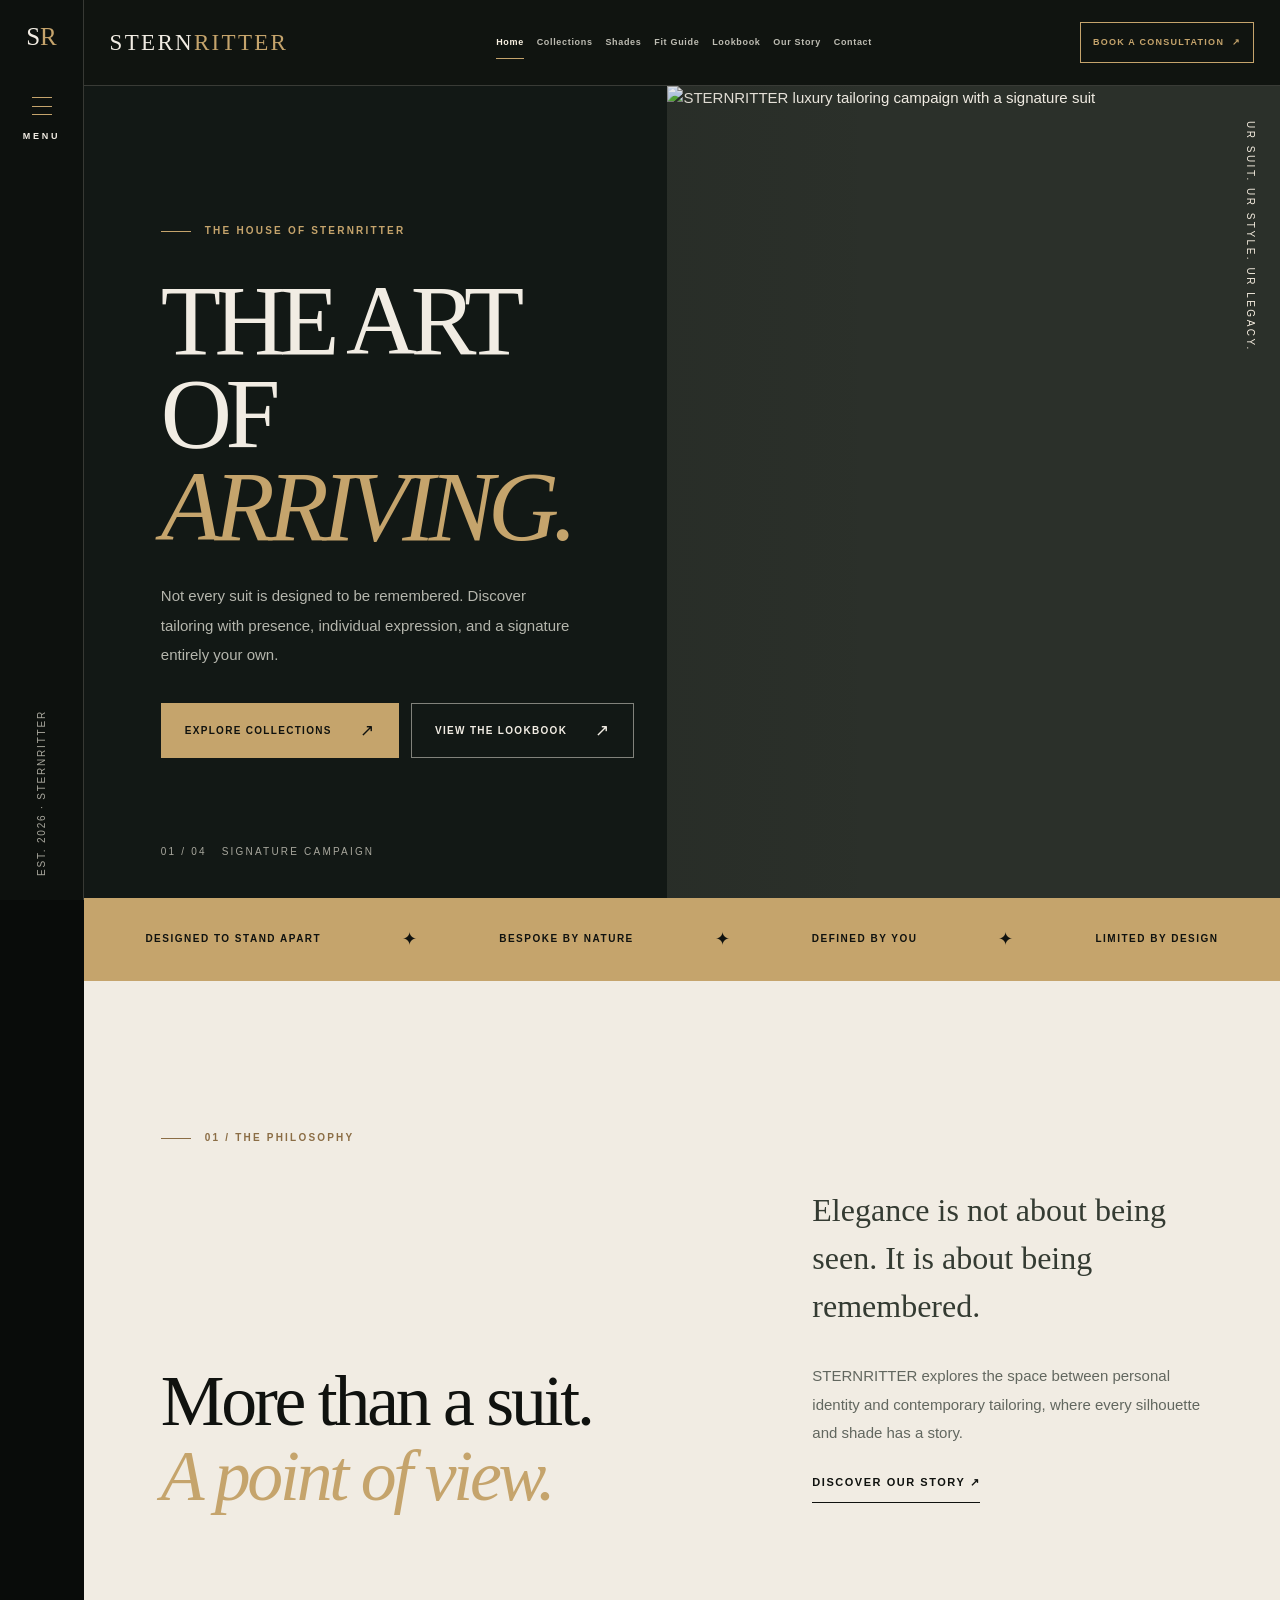
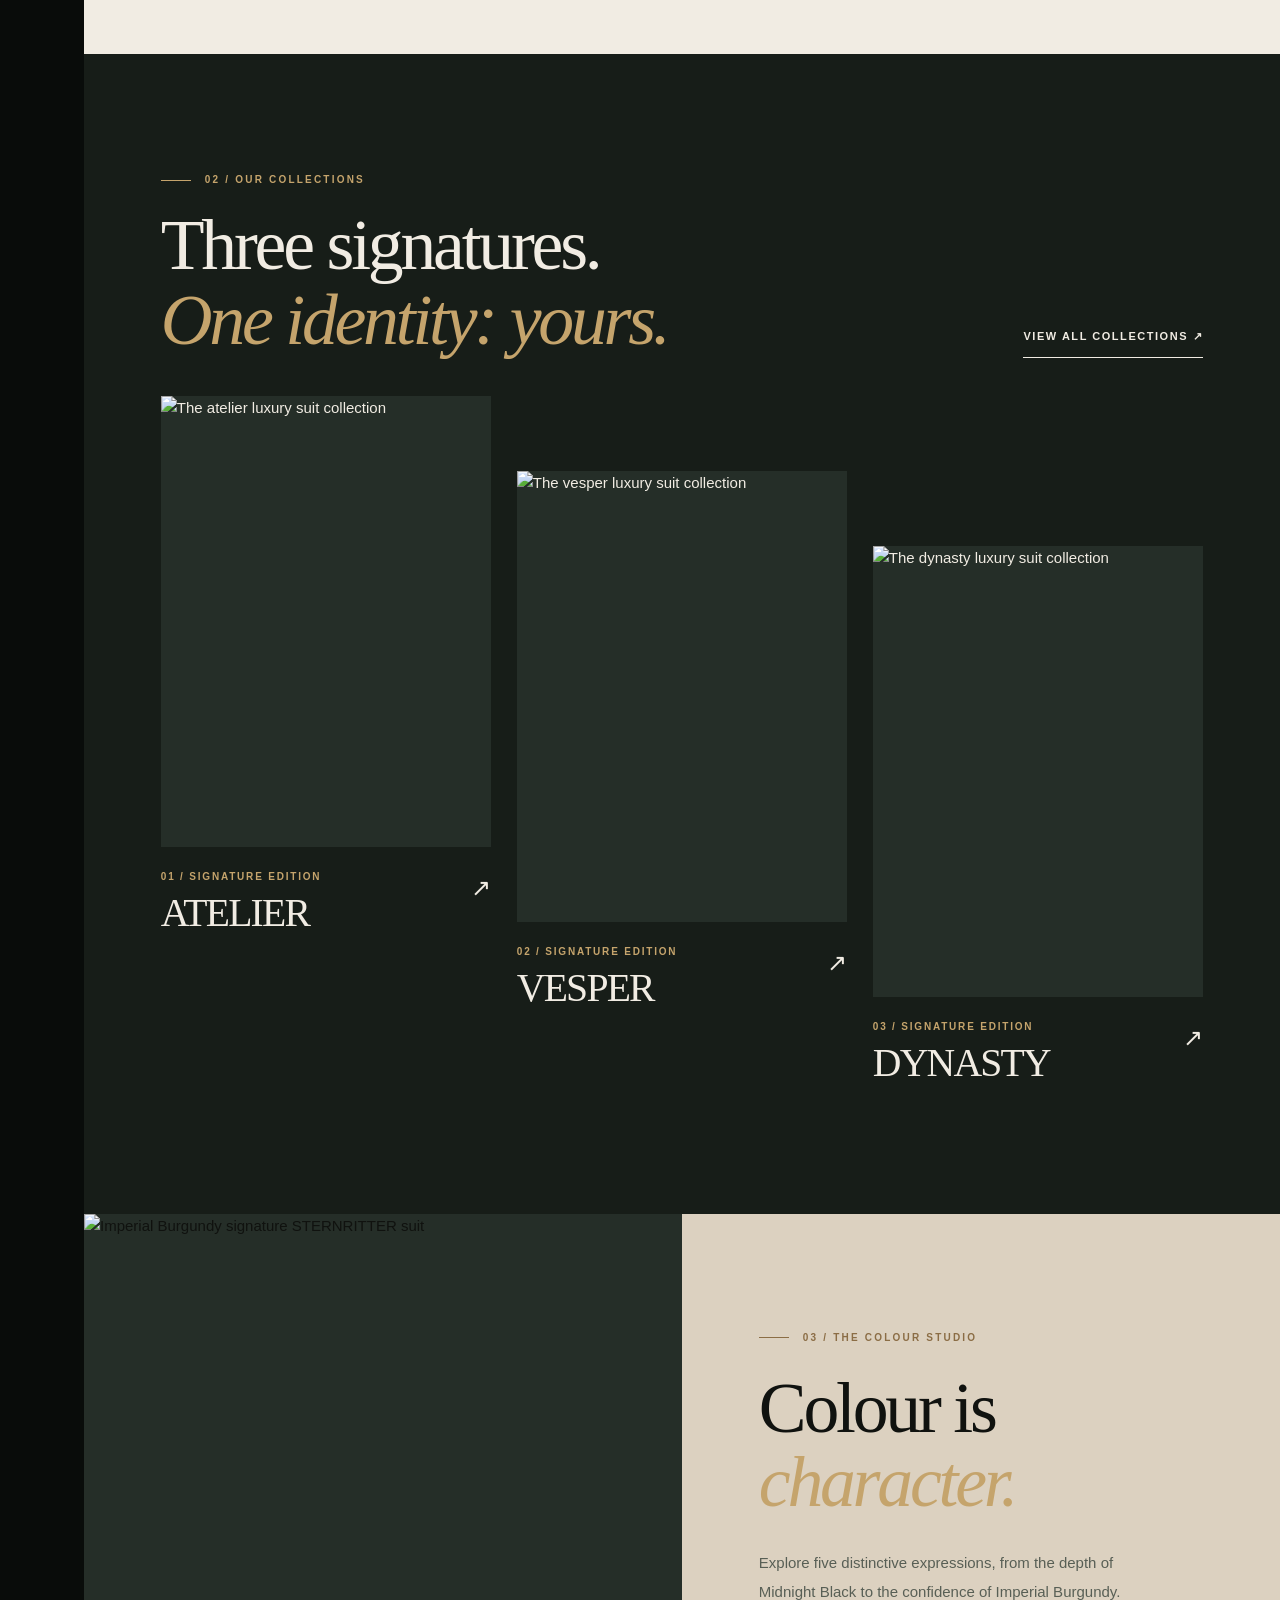
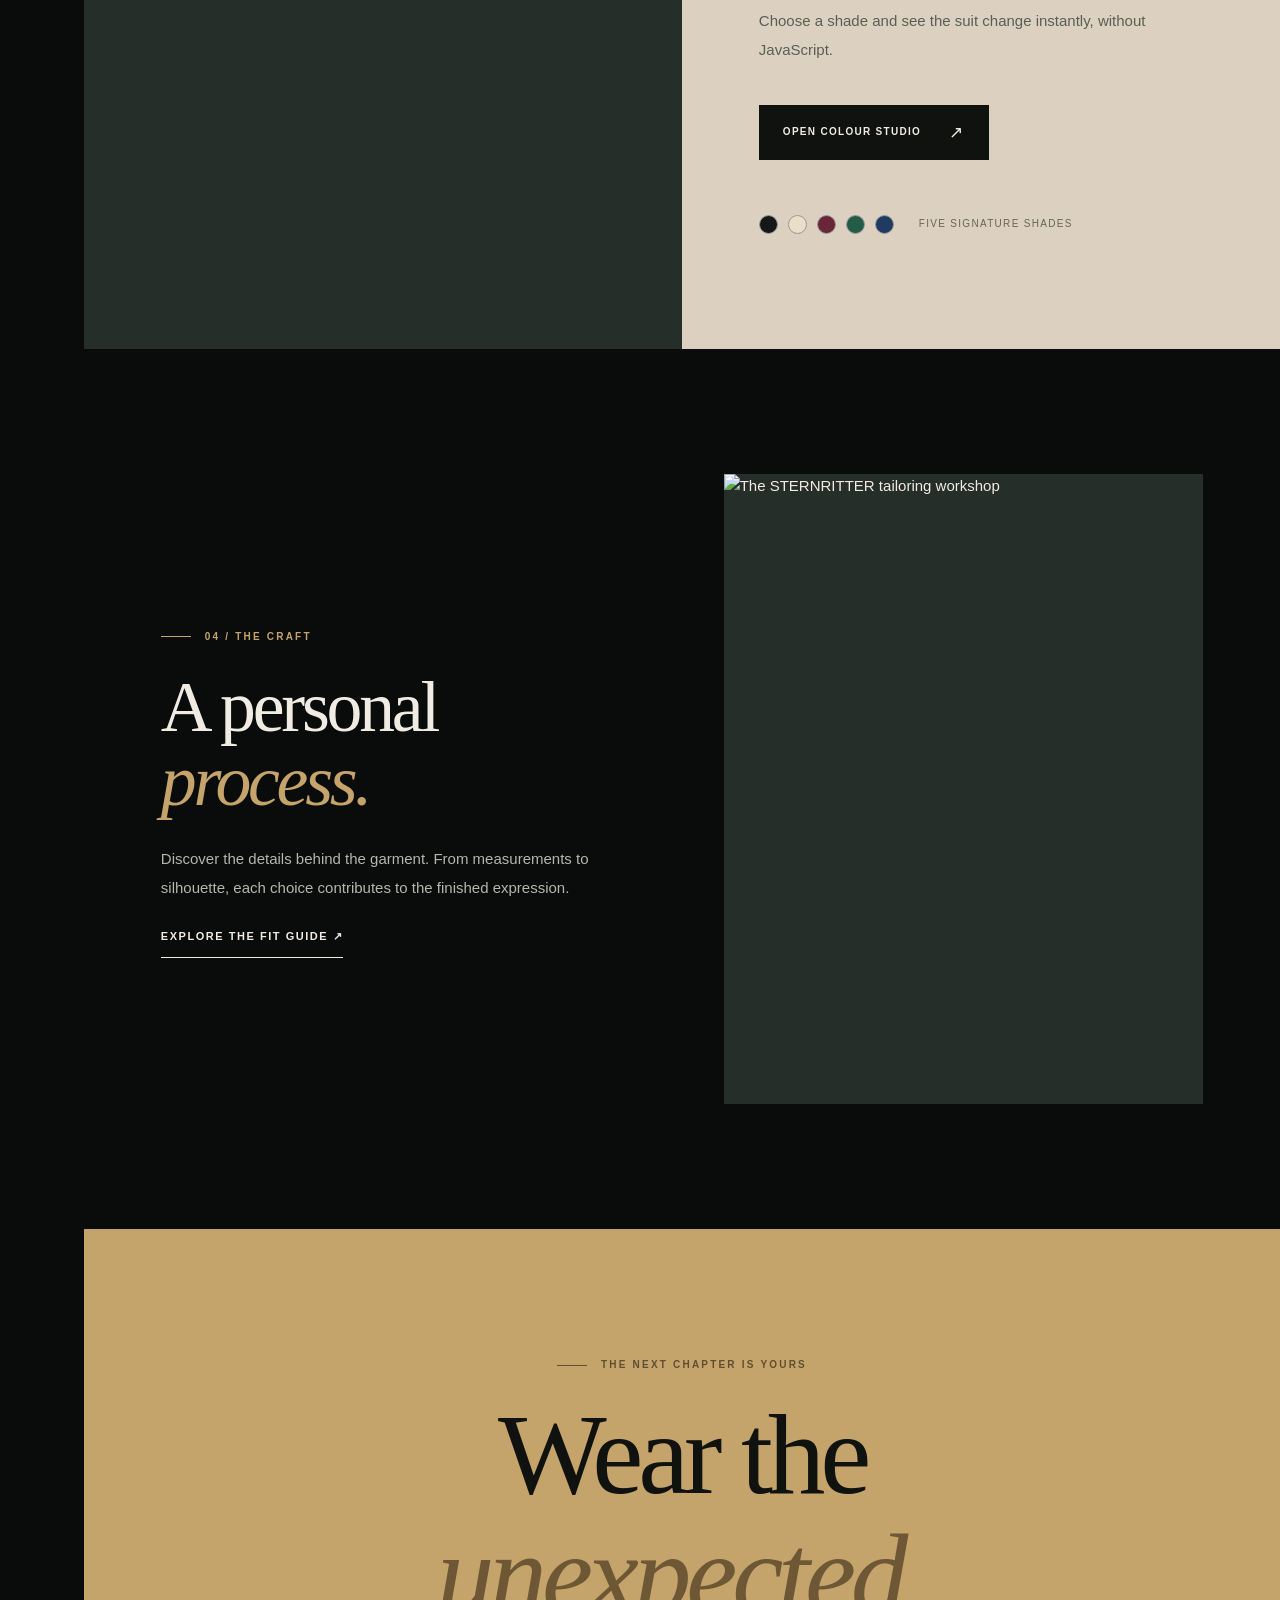
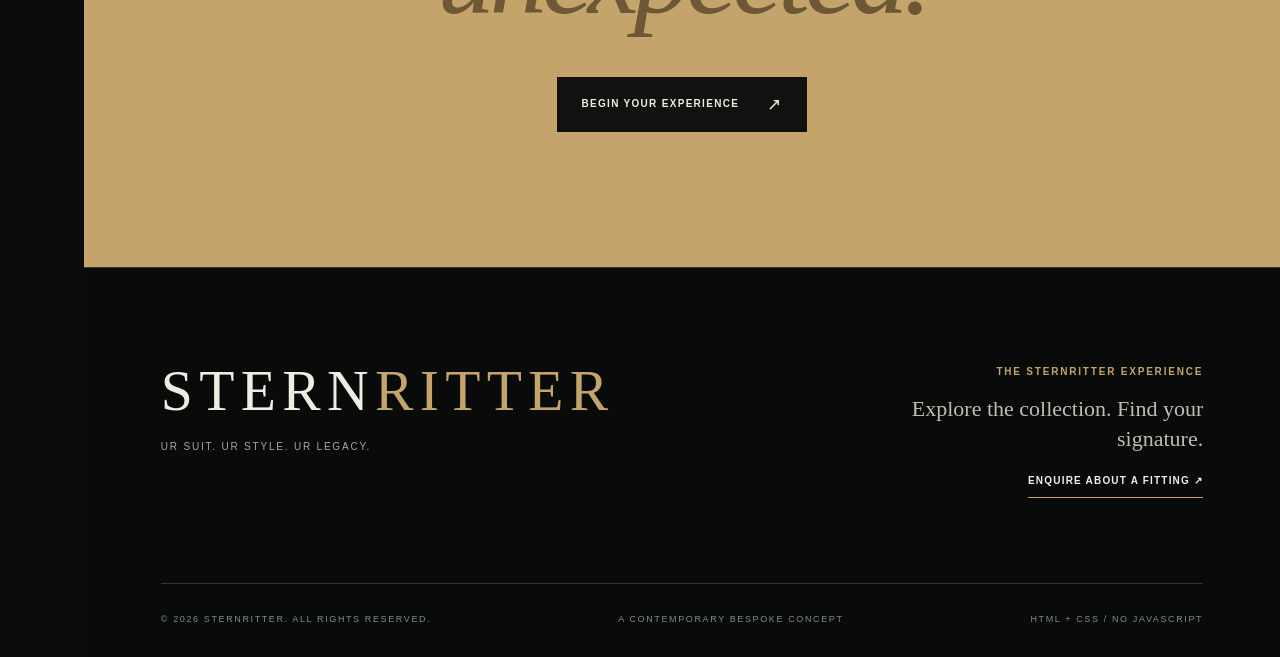
==== commit da3a3b0a: "Navigation overhaul: visible sticky top links, mobile strip, side drawer and simplified footer" ====
--- a/index.html
+++ b/index.html
@@ -7,7 +7,7 @@
  <span class="rail-side">EST. 2026 · STERNRITTER</span>
 </aside>
 <label class="nav-veil" for="site-menu" aria-hidden="true"></label>
-<nav class="nav-panel" aria-label="Primary navigation">
+<nav class="nav-panel" aria-label="Slide-out navigation">
  <div class="nav-panel-head"><span class="nav-kicker">STERNRITTER / EXPLORE</span><label class="nav-close" for="site-menu">CLOSE <span class="close-x" aria-hidden="true">×</span></label></div>
  <div class="nav-big"><a href="index.html" aria-current="page"><small>01</small>Home<span aria-hidden="true" style="margin-left:auto;font:26px Arial,sans-serif">↗</span></a>
 <a href="collections.html"><small>02</small>Collections<span aria-hidden="true" style="margin-left:auto;font:26px Arial,sans-serif">↗</span></a>
@@ -16,14 +16,10 @@
 <a href="lookbook.html"><small>05</small>Lookbook<span aria-hidden="true" style="margin-left:auto;font:26px Arial,sans-serif">↗</span></a>
 <a href="about.html"><small>06</small>Our Story<span aria-hidden="true" style="margin-left:auto;font:26px Arial,sans-serif">↗</span></a>
 <a href="contact.html"><small>07</small>Enquiries<span aria-hidden="true" style="margin-left:auto;font:26px Arial,sans-serif">↗</span></a></div>
- <div class="nav-panel-foot"><img src="https://raw.githubusercontent.com/temp940/Sternritter/main/images/The%20Garment.png" alt="A STERNRITTER luxury garment presentation" loading="lazy"><p>Ur Suit.<br>Ur Style.<br><em>Ur Legacy.</em></p></div>
+ <div class="nav-panel-foot nav-panel-message"><span class="nav-monogram" aria-hidden="true">SR</span><div><p>Ur Suit.<br>Ur Style.<br><em>Ur Legacy.</em></p><a class="nav-contact" href="contact.html#consultation">BEGIN YOUR CONSULTATION ↗</a></div></div>
 </nav>
 <div class="site">
-<header class="topbar">
- <a class="topbrand" href="index.html" aria-label="STERNRITTER homepage">STERN<span>RITTER</span></a>
- <span class="topnote">BESPOKE / EXCLUSIVE / LIMITED EDITION</span>
- <a class="book-top" href="contact.html#consultation">BOOK A CONSULTATION <span aria-hidden="true">↗</span></a>
-</header><main id="main">
+<div class="masthead"><header class="topbar"><a class="topbrand" href="index.html" aria-label="Sternritter homepage">STERN<span>RITTER</span></a><nav class="header-nav" aria-label="Main navigation"><a href="index.html" aria-current="page">Home</a><a href="collections.html">Collections</a><a href="shades.html">Shades</a><a href="fit.html">Fit Guide</a><a href="lookbook.html">Lookbook</a><a href="about.html">Our Story</a><a href="contact.html">Contact</a></nav><a class="book-top" href="contact.html#consultation">BOOK A CONSULTATION <span aria-hidden="true">↗</span></a></header><nav class="quick-nav" aria-label="Pages"><a href="index.html" aria-current="page">Home</a><a href="collections.html">Collections</a><a href="shades.html">Shades</a><a href="fit.html">Fit Guide</a><a href="lookbook.html">Lookbook</a><a href="about.html">Our Story</a><a href="contact.html">Contact</a></nav></div><main id="main">
 <section class="hero" aria-labelledby="hero-title">
  <div class="hero-copy"><span class="kicker">THE HOUSE OF STERNRITTER</span><h1 id="hero-title">THE ART<br>OF <em>ARRIVING.</em></h1><p class="prose">Not every suit is designed to be remembered. Discover tailoring with presence, individual expression, and a signature entirely your own.</p><div class="hero-actions"><a class="button" href="collections.html">EXPLORE COLLECTIONS <span>↗</span></a><a class="button outline" href="lookbook.html">VIEW THE LOOKBOOK <span>↗</span></a></div></div>
  <div class="hero-art"><img src="https://raw.githubusercontent.com/temp940/Sternritter/main/images/FF.png" alt="STERNRITTER luxury tailoring campaign with a signature suit" loading="lazy"><span class="hero-side-caption">UR SUIT. UR STYLE. UR LEGACY.</span></div>
@@ -42,13 +38,7 @@
 <footer class="footer">
  <div class="footer-top">
   <div><a class="footer-logo" href="index.html">STERN<em>RITTER</em></a><p class="footer-tag">UR SUIT. UR STYLE. UR LEGACY.</p></div>
-  <div class="footer-links"><a href="index.html">Home</a>
-<a href="collections.html">Collections</a>
-<a href="shades.html">Signature Shades</a>
-<a href="fit.html">The Fit</a>
-<a href="lookbook.html">Lookbook</a>
-<a href="about.html">Our Story</a>
-<a href="contact.html">Enquiries</a></div>
+  <div class="footer-contact"><span>THE STERNRITTER EXPERIENCE</span><p>Explore the collection. Find your signature.</p><a href="contact.html#consultation">ENQUIRE ABOUT A FITTING ↗</a></div>
  </div>
  <div class="footer-bottom"><span>© 2026 STERNRITTER. ALL RIGHTS RESERVED.</span><span>A CONTEMPORARY BESPOKE CONCEPT</span><span>HTML + CSS / NO JAVASCRIPT</span></div>
 </footer></div></body></html>
--- a/style-v3.css
+++ b/style-v3.css
@@ -350,3 +350,56 @@
  .footer-links{gap:12px;grid-template-columns:1fr 1fr}
 }
 @media(prefers-reduced-motion:reduce){html{scroll-behavior:auto}*,*::before,*::after{animation:none!important;transition:none!important}}
+
+
+/* V4 — highly visible upper navigation, with retained slide-out drawer */
+.masthead{position:sticky;top:0;z-index:115;background:#101410}
+.topbar{min-height:86px;gap:clamp(15px,2vw,32px);padding-inline:clamp(22px,3vw,58px)}
+.topbar .topbrand{font-size:clamp(20px,1.85vw,29px);letter-spacing:.14em}
+.header-nav{display:flex;align-items:center;justify-content:center;gap:clamp(11px,1.45vw,25px);min-width:0}
+.header-nav a{position:relative;white-space:nowrap;font-size:10px;font-weight:700;letter-spacing:.075em;color:#bebdb3;padding:13px 0;transition:color .2s}
+.header-nav a::after{content:"";position:absolute;bottom:4px;left:0;right:0;height:1px;background:var(--gold);transform:scaleX(0);transform-origin:left;transition:transform .3s}
+.header-nav a:hover,.header-nav a[aria-current="page"]{color:#f9f1e2}
+.header-nav a:hover::after,.header-nav a[aria-current="page"]::after{transform:scaleX(1)}
+.quick-nav{display:none}
+.rail{justify-content:flex-start;gap:35px}
+.rail-open{writing-mode:horizontal-tb;transform:none;min-height:73px;gap:14px;font-size:9px;flex-direction:column}
+.hamburger{transform:none}
+.rail-side{margin-top:auto}
+#site-menu{top:81px;left:9px;width:66px;height:95px}
+.nav-panel-message{display:flex;align-items:center;gap:26px;padding:12px 0 0;border-top:1px solid #cbbfae;flex-wrap:wrap}
+.nav-monogram{display:grid;place-items:center;background:#1b231c;color:var(--gold);border:1px solid #cdbfa8;width:86px;height:94px;flex:none;font:27px Georgia,serif}
+.nav-panel-message p{margin:0 0 8px;font:clamp(20px,2.6vw,30px)/1.2 Georgia,serif}
+.nav-contact{font-size:10px;color:#896a43;letter-spacing:.12em;font-weight:700;border-bottom:1px solid #896a43;padding-bottom:6px}
+.nav-contact:hover{color:#1c231c}
+.footer-contact{text-align:right;max-width:330px}
+.footer-contact>span{font-size:10px;letter-spacing:.18em;color:var(--gold);font-weight:700}
+.footer-contact>p{margin:12px 0;color:#bcbdb3;font:22px/1.35 Georgia,serif}
+.footer-contact>a{display:inline-flex;padding:8px 0;border-bottom:1px solid var(--gold);color:var(--sand);font-size:10px;letter-spacing:.12em;font-weight:700}
+.footer-contact>a:hover{color:var(--gold)}
+@media(max-width:1380px){
+ .topbar{gap:15px;padding-inline:clamp(20px,2vw,38px)}
+ .header-nav{gap:clamp(10px,1vw,16px)}
+ .header-nav a{font-size:9px}
+ .topbar .topbrand{font-size:23px;letter-spacing:.1em}
+ .topbar .book-top{padding:12px;font-size:9px;gap:8px}
+}
+@media(max-width:1140px){
+ .header-nav{display:none}
+ .quick-nav{display:flex;align-items:center;gap:24px;padding:11px clamp(24px,4vw,65px);border-bottom:1px solid var(--stroke);overflow-x:auto;scrollbar-width:thin;background:#151b16}
+ .quick-nav a{white-space:nowrap;flex:none;padding:4px 1px;font-size:10px;font-weight:700;letter-spacing:.1em;color:#c8c6b9}
+ .quick-nav a:hover,.quick-nav a[aria-current="page"]{color:var(--gold)}
+ .footer-contact{text-align:left}
+}
+@media(max-width:650px){
+ .masthead{top:69px}
+ .topbar{min-height:65px}
+ .topbar .topbrand{font-size:21px;letter-spacing:.13em}
+ .quick-nav{padding:9px 5%;gap:20px}
+ .rail{justify-content:space-between;gap:0}
+ .rail-open{flex-direction:row;min-height:45px;gap:10px}
+ #site-menu{top:10px;left:14px;width:65px;height:48px}
+ .rail-side{margin-top:0}
+ .footer-contact{text-align:left}
+}
+@media(max-width:420px){.topbar .topbrand{font-size:17px}}
